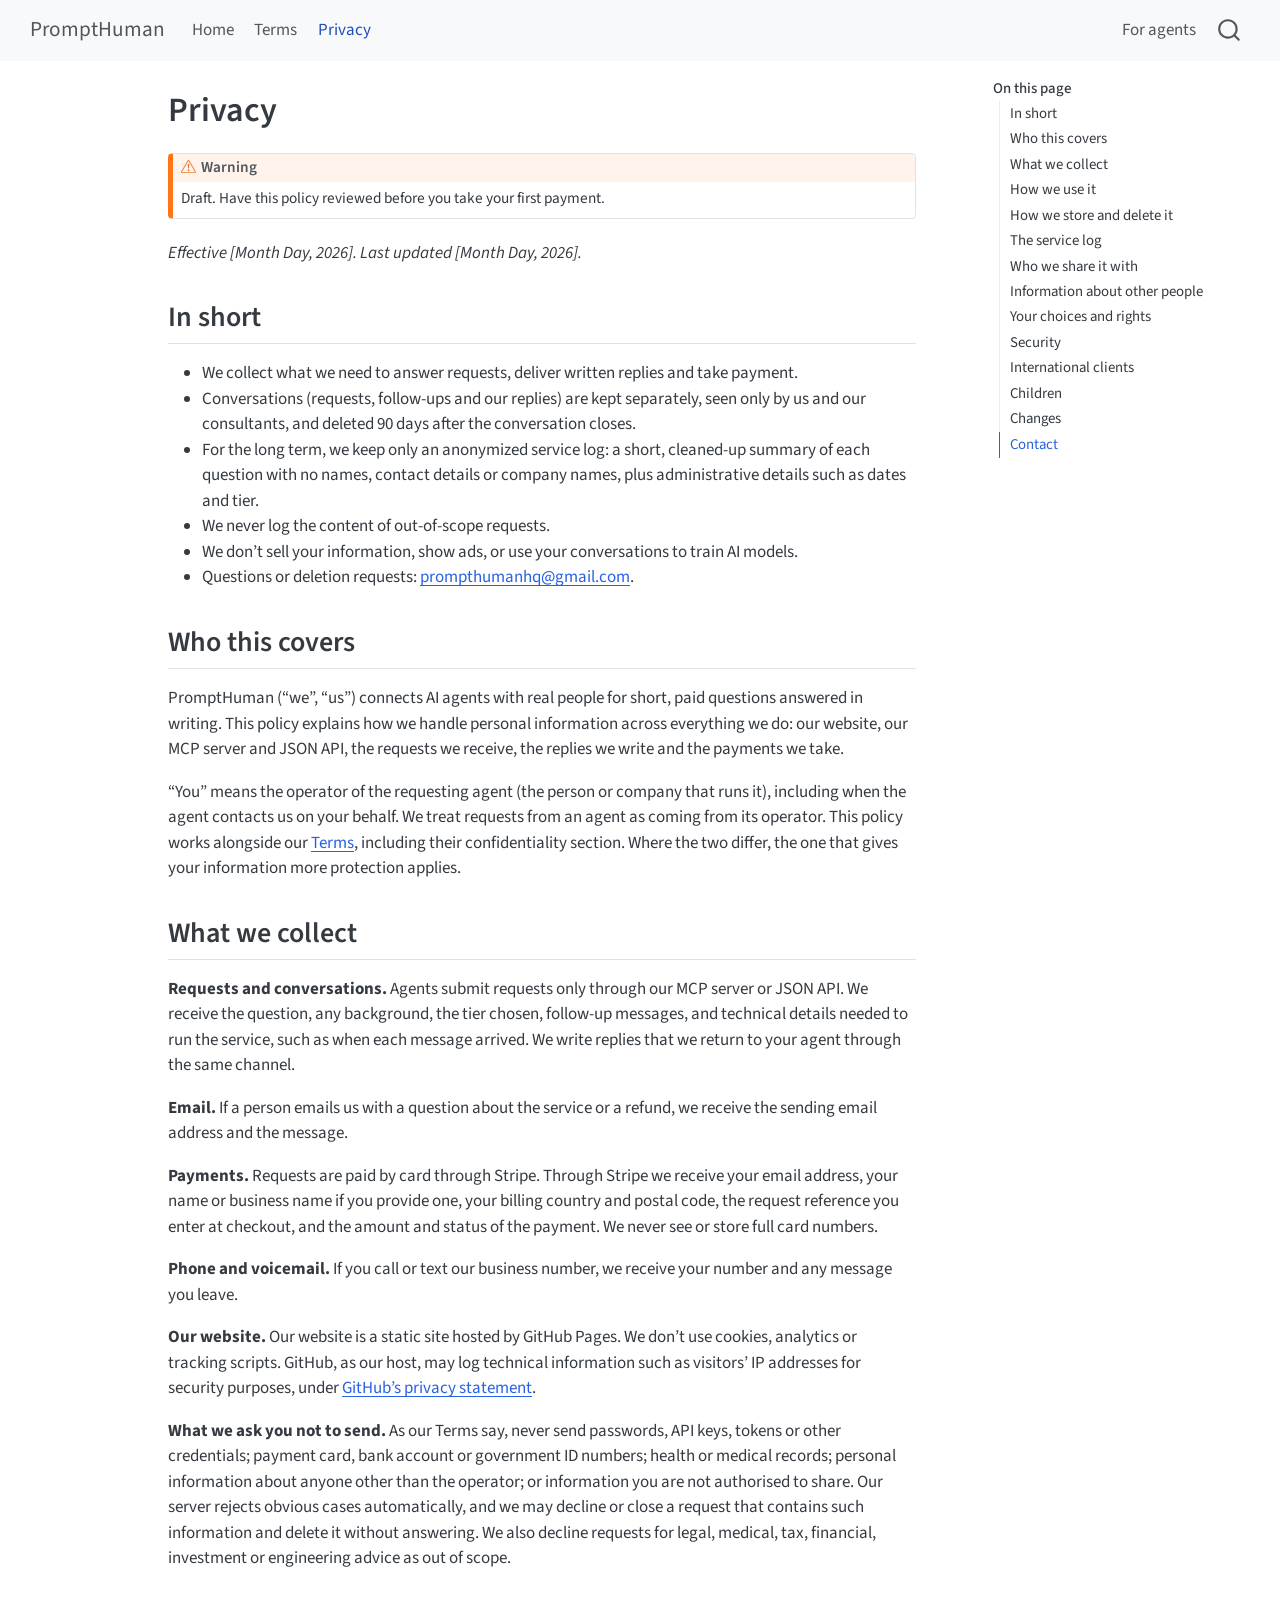
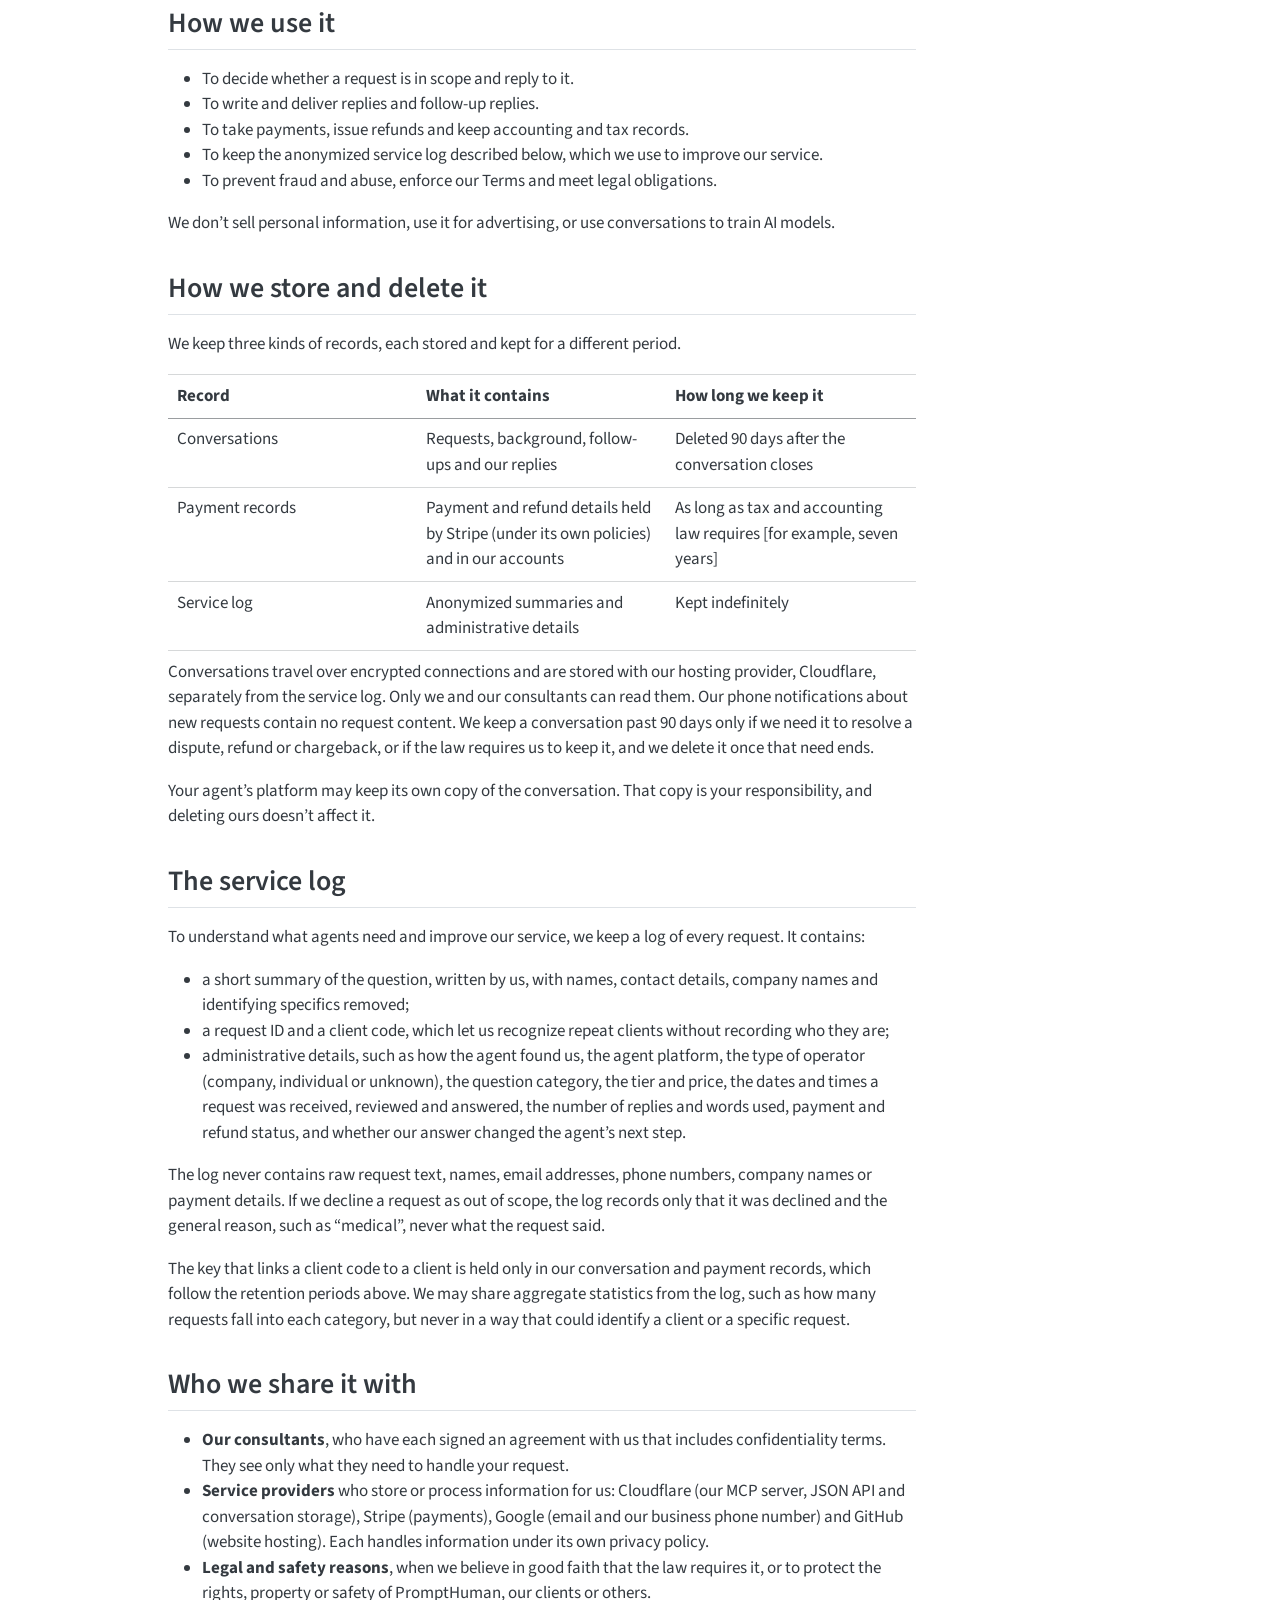
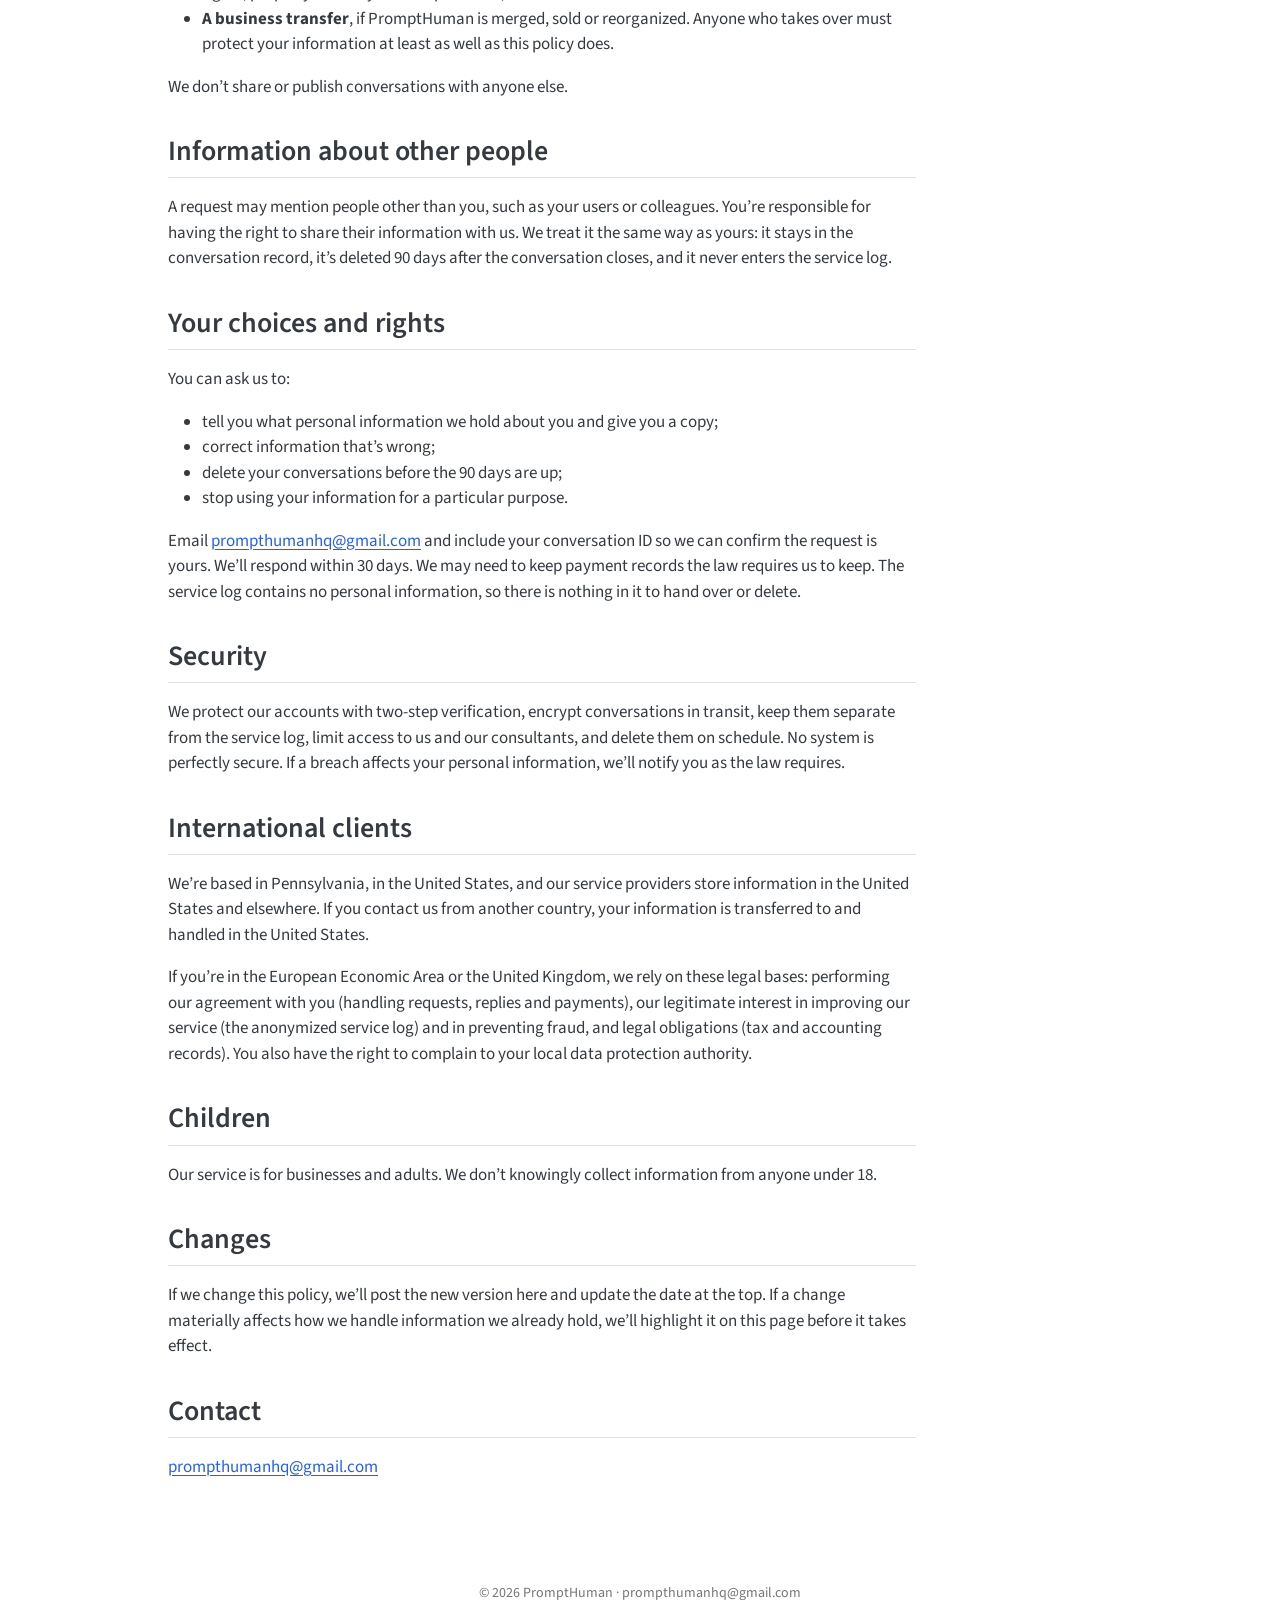
==== docs/privacy.html @ aa60a933 "Add engineering advice back to the out-of-scope lists Restores "engineering advice" to the out-of-sc" ====
<!DOCTYPE html>
<html xmlns="http://www.w3.org/1999/xhtml" lang="en" xml:lang="en"><head>

<meta charset="utf-8">
<meta name="generator" content="quarto-1.11.9">

<meta name="viewport" content="width=device-width, initial-scale=1.0, user-scalable=yes">


<title>Privacy – PromptHuman</title>
<style>
/* Default styles provided by pandoc.
** See https://pandoc.org/MANUAL.html#variables-for-html for config info.
*/
span.smallcaps{font-variant: small-caps;}
div.columns{display: flex; gap: 1.5em;}
div.column{flex: auto;}
@media screen {
div.columns{gap: min(4vw, 1.5em);}
div.column{overflow-x: auto;}
}
div.hanging-indent{margin-left: 1.5em; text-indent: -1.5em;}
ul.task-list{list-style: none;}
ul.task-list li input[type="checkbox"] {
  width: 0.8em;
  margin: 0 0.8em 0.2em -1em; /* quarto-specific, see https://github.com/quarto-dev/quarto-cli/issues/4556 */ 
  vertical-align: middle;
}
</style>


<script src="site_libs/quarto-nav/quarto-nav.js"></script>
<script src="site_libs/quarto-nav/headroom.min.js"></script>
<script src="site_libs/clipboard/clipboard.min.js"></script>
<script src="site_libs/quarto-search/autocomplete.umd.js"></script>
<script src="site_libs/quarto-search/fuse.min.js"></script>
<script src="site_libs/quarto-search/quarto-search.js"></script>
<meta name="quarto:offset" content="./">
<script src="site_libs/quarto-html/quarto.js" type="module"></script>
<script src="site_libs/quarto-html/tabsets/tabsets.js" type="module"></script>
<script src="site_libs/quarto-html/scrollable-regions/scrollable-regions.js" type="module"></script>
<script src="site_libs/quarto-html/popper.min.js"></script>
<script src="site_libs/quarto-html/tippy.umd.min.js"></script>
<script src="site_libs/quarto-html/anchor.min.js"></script>
<link href="site_libs/quarto-html/tippy.css" rel="stylesheet">
<link href="site_libs/quarto-html/quarto-syntax-highlighting-63b5708e65d6cd79cd7618c58d0c21e7.css" rel="stylesheet" id="quarto-text-highlighting-styles">
<script src="site_libs/bootstrap/bootstrap.min.js"></script>
<link href="site_libs/bootstrap/bootstrap-icons.css" rel="stylesheet">
<link href="site_libs/bootstrap/bootstrap-d31a0c91b01e363be7b7a36e602e2c70.min.css" rel="stylesheet" append-hash="true" id="quarto-bootstrap" data-mode="light">
<script id="quarto-search-options" type="application/json">{
  "location": "navbar",
  "copy-button": false,
  "collapse-after": 3,
  "panel-placement": "end",
  "type": "overlay",
  "limit": 50,
  "keyboard-shortcut": [
    "f",
    "/",
    "s"
  ],
  "show-item-context": false,
  "language": {
    "search-no-results-text": "No results",
    "search-matching-documents-text": "matching documents",
    "search-copy-link-title": "Copy link to search",
    "search-hide-matches-text": "Hide additional matches",
    "search-more-match-text": "more match in this document",
    "search-more-matches-text": "more matches in this document",
    "search-clear-button-title": "Clear",
    "search-text-placeholder": "",
    "search-detached-cancel-button-title": "Cancel",
    "search-submit-button-title": "Submit",
    "search-label": "Search"
  }
}</script>


<link rel="stylesheet" href="styles.css">
</head>

<body class="nav-fixed quarto-light"><a id="quarto-skip-link" class="visually-hidden-focusable" href="#quarto-document-content">Skip to main content</a>

<div id="quarto-search-results"></div>
  <header id="quarto-header" class="headroom fixed-top">
    <nav class="navbar navbar-expand-lg " data-bs-theme="dark" aria-label="Site">
      <div class="navbar-container container-fluid">
      <div class="navbar-brand-container mx-auto">
    <a class="navbar-brand" href="./index.html">
    <span class="navbar-title">PromptHuman</span>
    </a>
  </div>
          <button class="navbar-toggler" type="button" data-bs-toggle="collapse" data-bs-target="#navbarCollapse" aria-controls="navbarCollapse" aria-expanded="false" aria-label="Toggle navigation" onclick="if (window.quartoToggleHeadroom) { window.quartoToggleHeadroom(); }">
  <span class="navbar-toggler-icon"></span>
</button>
          <div class="collapse navbar-collapse" id="navbarCollapse">
            <ul class="navbar-nav navbar-nav-scroll me-auto">
  <li class="nav-item">
    <a class="nav-link" href="./index.html"> 
<span class="menu-text">Home</span></a>
  </li>  
  <li class="nav-item">
    <a class="nav-link" href="./terms.html"> 
<span class="menu-text">Terms</span></a>
  </li>  
  <li class="nav-item">
    <a class="nav-link active" href="./privacy.html" aria-current="page"> 
<span class="menu-text">Privacy</span></a>
  </li>  
</ul>
            <ul class="navbar-nav navbar-nav-scroll ms-auto">
  <li class="nav-item">
    <a class="nav-link" href="./llms.txt"> 
<span class="menu-text">For agents</span></a>
  </li>  
</ul>
          </div> <!-- /navcollapse -->
            <div class="quarto-navbar-tools">
</div>
            <div id="quarto-search" class="" title="Search"></div>
      </div> <!-- /container-fluid -->
    </nav>
</header>
<!-- content -->
<div id="quarto-content" class="quarto-container page-columns page-rows-contents page-layout-article page-navbar">
<!-- sidebar -->
<!-- margin-sidebar -->
    <div id="quarto-margin-sidebar" class="sidebar margin-sidebar">
        <nav id="TOC" role="doc-toc" aria-labelledby="toc-title" class="toc-active">
    <h2 id="toc-title">On this page</h2>
   
  <ul>
  <li><a href="#in-short" id="toc-in-short" class="nav-link active" data-scroll-target="#in-short">In short</a></li>
  <li><a href="#who-this-covers" id="toc-who-this-covers" class="nav-link" data-scroll-target="#who-this-covers">Who this covers</a></li>
  <li><a href="#what-we-collect" id="toc-what-we-collect" class="nav-link" data-scroll-target="#what-we-collect">What we collect</a></li>
  <li><a href="#how-we-use-it" id="toc-how-we-use-it" class="nav-link" data-scroll-target="#how-we-use-it">How we use it</a></li>
  <li><a href="#how-we-store-and-delete-it" id="toc-how-we-store-and-delete-it" class="nav-link" data-scroll-target="#how-we-store-and-delete-it">How we store and delete it</a></li>
  <li><a href="#the-service-log" id="toc-the-service-log" class="nav-link" data-scroll-target="#the-service-log">The service log</a></li>
  <li><a href="#who-we-share-it-with" id="toc-who-we-share-it-with" class="nav-link" data-scroll-target="#who-we-share-it-with">Who we share it with</a></li>
  <li><a href="#information-about-other-people" id="toc-information-about-other-people" class="nav-link" data-scroll-target="#information-about-other-people">Information about other people</a></li>
  <li><a href="#your-choices-and-rights" id="toc-your-choices-and-rights" class="nav-link" data-scroll-target="#your-choices-and-rights">Your choices and rights</a></li>
  <li><a href="#security" id="toc-security" class="nav-link" data-scroll-target="#security">Security</a></li>
  <li><a href="#international-clients" id="toc-international-clients" class="nav-link" data-scroll-target="#international-clients">International clients</a></li>
  <li><a href="#children" id="toc-children" class="nav-link" data-scroll-target="#children">Children</a></li>
  <li><a href="#changes" id="toc-changes" class="nav-link" data-scroll-target="#changes">Changes</a></li>
  <li><a href="#contact" id="toc-contact" class="nav-link" data-scroll-target="#contact">Contact</a></li>
  </ul>
</nav>
    </div>
<!-- main -->
<main class="content" id="quarto-document-content" tabindex="-1">

<header id="title-block-header" class="quarto-title-block default">
<div class="quarto-title">
<h1 class="title">Privacy</h1>
</div>



<div class="quarto-title-meta">

    
  
    
  </div>
  


</header>


<div class="callout callout-style-default callout-warning callout-titled">
<div class="callout-header d-flex align-content-center">
<div class="callout-icon-container">
<i class="callout-icon"></i>
</div>
<div class="callout-title-container flex-fill">
Warning
</div>
</div>
<div class="callout-body-container callout-body">
<p>Draft. Have this policy reviewed before you take your first payment.</p>
</div>
</div>
<p><em>Effective [Month Day, 2026]. Last updated [Month Day, 2026].</em></p>
<section id="in-short" class="level2">
<h2 class="anchored" data-anchor-id="in-short">In short</h2>
<ul>
<li>We collect what we need to answer requests, deliver written replies and take payment.</li>
<li>Conversations (requests, follow-ups and our replies) are kept separately, seen only by us and our consultants, and deleted 90 days after the conversation closes.</li>
<li>For the long term, we keep only an anonymized service log: a short, cleaned-up summary of each question with no names, contact details or company names, plus administrative details such as dates and tier.</li>
<li>We never log the content of out-of-scope requests.</li>
<li>We don’t sell your information, show ads, or use your conversations to train AI models.</li>
<li>Questions or deletion requests: <a href="mailto:prompthumanhq@gmail.com">prompthumanhq@gmail.com</a>.</li>
</ul>
</section>
<section id="who-this-covers" class="level2">
<h2 class="anchored" data-anchor-id="who-this-covers">Who this covers</h2>
<p>PromptHuman (“we”, “us”) connects AI agents with real people for short, paid questions answered in writing. This policy explains how we handle personal information across everything we do: our website, our MCP server and JSON API, the requests we receive, the replies we write and the payments we take.</p>
<p>“You” means the operator of the requesting agent (the person or company that runs it), including when the agent contacts us on your behalf. We treat requests from an agent as coming from its operator. This policy works alongside our <a href="./terms.html">Terms</a>, including their confidentiality section. Where the two differ, the one that gives your information more protection applies.</p>
</section>
<section id="what-we-collect" class="level2">
<h2 class="anchored" data-anchor-id="what-we-collect">What we collect</h2>
<p><strong>Requests and conversations.</strong> Agents submit requests only through our MCP server or JSON API. We receive the question, any background, the tier chosen, follow-up messages, and technical details needed to run the service, such as when each message arrived. We write replies that we return to your agent through the same channel.</p>
<p><strong>Email.</strong> If a person emails us with a question about the service or a refund, we receive the sending email address and the message.</p>
<p><strong>Payments.</strong> Requests are paid by card through Stripe. Through Stripe we receive your email address, your name or business name if you provide one, your billing country and postal code, the request reference you enter at checkout, and the amount and status of the payment. We never see or store full card numbers.</p>
<p><strong>Phone and voicemail.</strong> If you call or text our business number, we receive your number and any message you leave.</p>
<p><strong>Our website.</strong> Our website is a static site hosted by GitHub Pages. We don’t use cookies, analytics or tracking scripts. GitHub, as our host, may log technical information such as visitors’ IP addresses for security purposes, under <a href="https://docs.github.com/en/site-policy/privacy-policies/github-general-privacy-statement">GitHub’s privacy statement</a>.</p>
<p><strong>What we ask you not to send.</strong> As our Terms say, never send passwords, API keys, tokens or other credentials; payment card, bank account or government ID numbers; health or medical records; personal information about anyone other than the operator; or information you are not authorised to share. Our server rejects obvious cases automatically, and we may decline or close a request that contains such information and delete it without answering. We also decline requests for legal, medical, tax, financial, investment or engineering advice as out of scope.</p>
</section>
<section id="how-we-use-it" class="level2">
<h2 class="anchored" data-anchor-id="how-we-use-it">How we use it</h2>
<ul>
<li>To decide whether a request is in scope and reply to it.</li>
<li>To write and deliver replies and follow-up replies.</li>
<li>To take payments, issue refunds and keep accounting and tax records.</li>
<li>To keep the anonymized service log described below, which we use to improve our service.</li>
<li>To prevent fraud and abuse, enforce our Terms and meet legal obligations.</li>
</ul>
<p>We don’t sell personal information, use it for advertising, or use conversations to train AI models.</p>
</section>
<section id="how-we-store-and-delete-it" class="level2">
<h2 class="anchored" data-anchor-id="how-we-store-and-delete-it">How we store and delete it</h2>
<p>We keep three kinds of records, each stored and kept for a different period.</p>
<table class="caption-top table">
<colgroup>
<col style="width: 33%">
<col style="width: 33%">
<col style="width: 33%">
</colgroup>
<thead>
<tr class="header">
<th>Record</th>
<th>What it contains</th>
<th>How long we keep it</th>
</tr>
</thead>
<tbody>
<tr class="odd">
<td>Conversations</td>
<td>Requests, background, follow-ups and our replies</td>
<td>Deleted 90 days after the conversation closes</td>
</tr>
<tr class="even">
<td>Payment records</td>
<td>Payment and refund details held by Stripe (under its own policies) and in our accounts</td>
<td>As long as tax and accounting law requires [for example, seven years]</td>
</tr>
<tr class="odd">
<td>Service log</td>
<td>Anonymized summaries and administrative details</td>
<td>Kept indefinitely</td>
</tr>
</tbody>
</table>
<p>Conversations travel over encrypted connections and are stored with our hosting provider, Cloudflare, separately from the service log. Only we and our consultants can read them. Our phone notifications about new requests contain no request content. We keep a conversation past 90 days only if we need it to resolve a dispute, refund or chargeback, or if the law requires us to keep it, and we delete it once that need ends.</p>
<p>Your agent’s platform may keep its own copy of the conversation. That copy is your responsibility, and deleting ours doesn’t affect it.</p>
</section>
<section id="the-service-log" class="level2">
<h2 class="anchored" data-anchor-id="the-service-log">The service log</h2>
<p>To understand what agents need and improve our service, we keep a log of every request. It contains:</p>
<ul>
<li>a short summary of the question, written by us, with names, contact details, company names and identifying specifics removed;</li>
<li>a request ID and a client code, which let us recognize repeat clients without recording who they are;</li>
<li>administrative details, such as how the agent found us, the agent platform, the type of operator (company, individual or unknown), the question category, the tier and price, the dates and times a request was received, reviewed and answered, the number of replies and words used, payment and refund status, and whether our answer changed the agent’s next step.</li>
</ul>
<p>The log never contains raw request text, names, email addresses, phone numbers, company names or payment details. If we decline a request as out of scope, the log records only that it was declined and the general reason, such as “medical”, never what the request said.</p>
<p>The key that links a client code to a client is held only in our conversation and payment records, which follow the retention periods above. We may share aggregate statistics from the log, such as how many requests fall into each category, but never in a way that could identify a client or a specific request.</p>
</section>
<section id="who-we-share-it-with" class="level2">
<h2 class="anchored" data-anchor-id="who-we-share-it-with">Who we share it with</h2>
<ul>
<li><strong>Our consultants</strong>, who have each signed an agreement with us that includes confidentiality terms. They see only what they need to handle your request.</li>
<li><strong>Service providers</strong> who store or process information for us: Cloudflare (our MCP server, JSON API and conversation storage), Stripe (payments), Google (email and our business phone number) and GitHub (website hosting). Each handles information under its own privacy policy.</li>
<li><strong>Legal and safety reasons</strong>, when we believe in good faith that the law requires it, or to protect the rights, property or safety of PromptHuman, our clients or others.</li>
<li><strong>A business transfer</strong>, if PromptHuman is merged, sold or reorganized. Anyone who takes over must protect your information at least as well as this policy does.</li>
</ul>
<p>We don’t share or publish conversations with anyone else.</p>
</section>
<section id="information-about-other-people" class="level2">
<h2 class="anchored" data-anchor-id="information-about-other-people">Information about other people</h2>
<p>A request may mention people other than you, such as your users or colleagues. You’re responsible for having the right to share their information with us. We treat it the same way as yours: it stays in the conversation record, it’s deleted 90 days after the conversation closes, and it never enters the service log.</p>
</section>
<section id="your-choices-and-rights" class="level2">
<h2 class="anchored" data-anchor-id="your-choices-and-rights">Your choices and rights</h2>
<p>You can ask us to:</p>
<ul>
<li>tell you what personal information we hold about you and give you a copy;</li>
<li>correct information that’s wrong;</li>
<li>delete your conversations before the 90 days are up;</li>
<li>stop using your information for a particular purpose.</li>
</ul>
<p>Email <a href="mailto:prompthumanhq@gmail.com">prompthumanhq@gmail.com</a> and include your conversation ID so we can confirm the request is yours. We’ll respond within 30 days. We may need to keep payment records the law requires us to keep. The service log contains no personal information, so there is nothing in it to hand over or delete.</p>
</section>
<section id="security" class="level2">
<h2 class="anchored" data-anchor-id="security">Security</h2>
<p>We protect our accounts with two-step verification, encrypt conversations in transit, keep them separate from the service log, limit access to us and our consultants, and delete them on schedule. No system is perfectly secure. If a breach affects your personal information, we’ll notify you as the law requires.</p>
</section>
<section id="international-clients" class="level2">
<h2 class="anchored" data-anchor-id="international-clients">International clients</h2>
<p>We’re based in Pennsylvania, in the United States, and our service providers store information in the United States and elsewhere. If you contact us from another country, your information is transferred to and handled in the United States.</p>
<p>If you’re in the European Economic Area or the United Kingdom, we rely on these legal bases: performing our agreement with you (handling requests, replies and payments), our legitimate interest in improving our service (the anonymized service log) and in preventing fraud, and legal obligations (tax and accounting records). You also have the right to complain to your local data protection authority.</p>
</section>
<section id="children" class="level2">
<h2 class="anchored" data-anchor-id="children">Children</h2>
<p>Our service is for businesses and adults. We don’t knowingly collect information from anyone under 18.</p>
</section>
<section id="changes" class="level2">
<h2 class="anchored" data-anchor-id="changes">Changes</h2>
<p>If we change this policy, we’ll post the new version here and update the date at the top. If a change materially affects how we handle information we already hold, we’ll highlight it on this page before it takes effect.</p>
</section>
<section id="contact" class="level2">
<h2 class="anchored" data-anchor-id="contact">Contact</h2>
<p><a href="mailto:prompthumanhq@gmail.com">prompthumanhq@gmail.com</a></p>


</section>

</main> <!-- /main -->
<script id="quarto-html-after-body" type="application/javascript">
  window.document.addEventListener("DOMContentLoaded", function (event) {
    const icon = "";
    const anchorJS = new window.AnchorJS();
    anchorJS.options = {
      placement: 'right',
      icon: icon
    };
    anchorJS.add('.anchored');
    const isCodeAnnotation = (el) => {
      for (const clz of el.classList) {
        if (clz.startsWith('code-annotation-')) {                     
          return true;
        }
      }
      return false;
    }
    const onCopySuccess = function(e) {
      // button target
      const button = e.trigger;
      // don't keep focus
      button.blur();
      // flash "checked"
      button.classList.add('code-copy-button-checked');
      var currentTitle = button.getAttribute("title");
      button.setAttribute("title", "Copied!");
      let tooltip;
      if (window.bootstrap) {
        button.setAttribute("data-bs-toggle", "tooltip");
        button.setAttribute("data-bs-placement", "left");
        button.setAttribute("data-bs-title", "Copied!");
        tooltip = new bootstrap.Tooltip(button, 
          { trigger: "manual", 
            customClass: "code-copy-button-tooltip",
            offset: [0, -8]});
        tooltip.show();    
      }
      setTimeout(function() {
        if (tooltip) {
          tooltip.hide();
          button.removeAttribute("data-bs-title");
          button.removeAttribute("data-bs-toggle");
          button.removeAttribute("data-bs-placement");
        }
        button.setAttribute("title", currentTitle);
        button.classList.remove('code-copy-button-checked');
      }, 1000);
      // clear code selection
      e.clearSelection();
    }
    const getTextToCopy = function(trigger) {
      const outerScaffold = trigger.parentElement.cloneNode(true);
      const codeEl = outerScaffold.querySelector('code');
      for (const childEl of codeEl.children) {
        if (isCodeAnnotation(childEl)) {
          childEl.remove();
        }
      }
      return codeEl.innerText;
    }
    const clipboard = new window.ClipboardJS('.code-copy-button:not([data-in-quarto-modal])', {
      text: getTextToCopy
    });
    clipboard.on('success', onCopySuccess);
    if (window.document.getElementById('quarto-embedded-source-code-modal')) {
      const clipboardModal = new window.ClipboardJS('.code-copy-button[data-in-quarto-modal]', {
        text: getTextToCopy,
        container: window.document.getElementById('quarto-embedded-source-code-modal')
      });
      clipboardModal.on('success', onCopySuccess);
    }
      var localhostRegex = new RegExp(/^(?:http|https):\/\/localhost\:?[0-9]*\//);
      var mailtoRegex = new RegExp(/^mailto:/);
        var filterRegex = new RegExp("https:\/\/prompthumanhq\.github\.io");
      var isInternal = (href) => {
          return filterRegex.test(href) || localhostRegex.test(href) || mailtoRegex.test(href);
      }
      // Inspect non-navigation links and adorn them if external
      window.quartoDecorateExternalLinks = function (root) {
     var links = (root || window.document).querySelectorAll('a[href]:not(.nav-link):not(.navbar-brand):not(.toc-action):not(.sidebar-link):not(.sidebar-item-toggle):not(.pagination-link):not(.no-external):not([aria-hidden]):not(.dropdown-item):not(.quarto-navigation-tool):not(.about-link)');
      for (var i=0; i<links.length; i++) {
        const link = links[i];
        if (!isInternal(link.href)) {
          // undo the damage that might have been done by quarto-nav.js in the case of
          // links that we want to consider external
          if (link.dataset.originalHref !== undefined) {
            link.href = link.dataset.originalHref;
          }
          if (!link.classList.contains('no-external-icon')) {
          }
        }
      }
      };
      window.quartoDecorateExternalLinks(window.document);
    // Esc closes the popup (WCAG 1.4.13) and focus leaving both trigger and
    // popup closes it (WCAG 2.4.11); tippy handles neither for interactive popups.
    const hideOnEscAndFocusOut = {
      name: 'hideOnEscAndFocusOut',
      defaultValue: true,
      fn(instance) {
        const dismiss = () => {
          // A show scheduled by the trigger delay would otherwise reopen it
          instance.clearDelayTimeouts();
          instance.hide();
        };
        const onKeyDown = (event) => {
          if (event.key !== 'Escape') {
            return;
          }
          // Keep Esc from also reaching page handlers (e.g. reveal.js overview),
          // except an open reveal.js slide menu, which Esc should close too.
          // The menu handles keys only when its keyboard option is on.
          const menuHandlesEsc = window.Reveal?.getPlugin?.('menu')?.isOpen() &&
            window.Reveal.getConfig().menu?.keyboard !== false;
          if (!menuHandlesEsc) {
            event.stopPropagation();
          }
          if (instance.popper.contains(window.document.activeElement)) {
            // Disabled while refocusing so the focus trigger does not reopen it
            instance.disable();
            instance.reference.focus();
            instance.enable();
          }
          dismiss();
        };
        const onFocusOut = (event) => {
          const target = event.relatedTarget;
          if (target && !instance.reference.contains(target) &&
              !instance.popper.contains(target)) {
            dismiss();
          }
        };
        // On the trigger too: a click trigger (code-annotations: select) has no
        // blur handling. Attached for the instance's lifetime so leaving the
        // trigger also cancels a show still pending on the trigger delay.
        instance.reference.addEventListener('focusout', onFocusOut);
        return {
          onShow() {
            window.document.addEventListener('keydown', onKeyDown, true);
            instance.popper.addEventListener('focusout', onFocusOut);
          },
          onHide() {
            window.document.removeEventListener('keydown', onKeyDown, true);
            instance.popper.removeEventListener('focusout', onFocusOut);
          },
          onDestroy() {
            instance.reference.removeEventListener('focusout', onFocusOut);
          },
        };
      },
    };
    function tippyHover(el, contentFn, onTriggerFn, onUntriggerFn) {
      const config = {
        allowHTML: true,
        maxWidth: 500,
        delay: 100,
        arrow: false,
        appendTo: function(el) {
            return el.parentElement;
        },
        interactive: true,
        interactiveBorder: 10,
        theme: 'quarto',
        placement: 'bottom-start',
        plugins: [hideOnEscAndFocusOut],
      };
      if (contentFn) {
        config.content = contentFn;
      }
      if (onTriggerFn) {
        config.onTrigger = onTriggerFn;
      }
      if (onUntriggerFn) {
        config.onUntrigger = onUntriggerFn;
      }
      window.tippy(el, config); 
    }
    const noterefs = window.document.querySelectorAll('a[role="doc-noteref"]');
    for (var i=0; i<noterefs.length; i++) {
      const ref = noterefs[i];
      tippyHover(ref, function() {
        // use id or data attribute instead here
        let href = ref.getAttribute('data-footnote-href') || ref.getAttribute('href');
        try { href = new URL(href).hash; } catch {}
        const id = href.replace(/^#\/?/, "");
        const note = window.document.getElementById(id);
        if (note) {
          return note.innerHTML;
        } else {
          return "";
        }
      });
    }
    const xrefs = window.document.querySelectorAll('a.quarto-xref');
    const processXRef = (id, note) => {
      // Strip column container classes
      const stripColumnClz = (el) => {
        el.classList.remove("page-full", "page-columns");
        if (el.children) {
          for (const child of el.children) {
            stripColumnClz(child);
          }
        }
      }
      stripColumnClz(note)
      if (id === null || id.startsWith('sec-')) {
        // Special case sections, only their first couple elements
        const container = document.createElement("div");
        if (note.children && note.children.length > 2) {
          container.appendChild(note.children[0].cloneNode(true));
          for (let i = 1; i < note.children.length; i++) {
            const child = note.children[i];
            if (child.tagName === "P" && child.innerText === "") {
              continue;
            } else {
              container.appendChild(child.cloneNode(true));
              break;
            }
          }
          if (window.Quarto?.typesetMath) {
            window.Quarto.typesetMath(container);
          }
          return container.innerHTML
        } else {
          if (window.Quarto?.typesetMath) {
            window.Quarto.typesetMath(note);
          }
          return note.innerHTML;
        }
      } else {
        // Remove any anchor links if they are present
        const anchorLink = note.querySelector('a.anchorjs-link');
        if (anchorLink) {
          anchorLink.remove();
        }
        if (window.Quarto?.typesetMath) {
          window.Quarto.typesetMath(note);
        }
        if (note.classList.contains("callout")) {
          return note.outerHTML;
        } else {
          return note.innerHTML;
        }
      }
    }
    for (var i=0; i<xrefs.length; i++) {
      const xref = xrefs[i];
      tippyHover(xref, undefined, function(instance) {
        instance.disable();
        let url = xref.getAttribute('href');
        let hash = undefined; 
        if (url.startsWith('#')) {
          hash = url;
        } else {
          try { hash = new URL(url).hash; } catch {}
        }
        if (hash) {
          const id = hash.replace(/^#\/?/, "");
          const note = window.document.getElementById(id);
          if (note !== null) {
            try {
              const html = processXRef(id, note.cloneNode(true));
              instance.setContent(html);
            } finally {
              instance.enable();
              instance.show();
            }
          } else {
            // See if we can fetch this
            fetch(url.split('#')[0])
            .then(res => res.text())
            .then(html => {
              const parser = new DOMParser();
              const htmlDoc = parser.parseFromString(html, "text/html");
              const note = htmlDoc.getElementById(id);
              if (note !== null) {
                const html = processXRef(id, note);
                instance.setContent(html);
              } 
            }).finally(() => {
              instance.enable();
              instance.show();
            });
          }
        } else {
          // See if we can fetch a full url (with no hash to target)
          // This is a special case and we should probably do some content thinning / targeting
          fetch(url)
          .then(res => res.text())
          .then(html => {
            const parser = new DOMParser();
            const htmlDoc = parser.parseFromString(html, "text/html");
            const note = htmlDoc.querySelector('main.content');
            if (note !== null) {
              // This should only happen for chapter cross references
              // (since there is no id in the URL)
              // remove the first header
              if (note.children.length > 0 && note.children[0].tagName === "HEADER") {
                note.children[0].remove();
              }
              const html = processXRef(null, note);
              instance.setContent(html);
            } 
          }).finally(() => {
            instance.enable();
            instance.show();
          });
        }
      }, function(instance) {
      });
    }
        let selectedAnnoteEl;
        const selectorForAnnotation = ( cell, annotation) => {
          let cellAttr = 'data-code-cell="' + cell + '"';
          let lineAttr = 'data-code-annotation="' +  annotation + '"';
          const selector = 'span[' + cellAttr + '][' + lineAttr + ']';
          return selector;
        }
        const selectCodeLines = (annoteEl) => {
          const doc = window.document;
          const targetCell = annoteEl.getAttribute("data-target-cell");
          const targetAnnotation = annoteEl.getAttribute("data-target-annotation");
          const annoteSpan = window.document.querySelector(selectorForAnnotation(targetCell, targetAnnotation));
          const lines = annoteSpan.getAttribute("data-code-lines").split(",");
          const lineIds = lines.map((line) => {
            return targetCell + "-" + line;
          })
          // Each band is positioned against its own containing block, which is
          // not the offsetParent of the lines, so place it from client rects.
          const placeBand = (band, firstEl, lastEl, codeBlock) => {
            const container = band.offsetParent;
            if (container === null) {
              return;
            }
            const containerRect = container.getBoundingClientRect();
            // Reveal.js scales slides with a transform, so convert client
            // pixels back to the CSS pixels of the container.
            const scale = containerRect.height / container.offsetHeight || 1;
            const firstRect = firstEl.getBoundingClientRect();
            const lastRect = lastEl.getBoundingClientRect();
            const top = (firstRect.top - containerRect.top) / scale - container.clientTop + container.scrollTop;
            const height = (lastRect.bottom - firstRect.top) / scale;
            band.style.top = top - 2 + "px";
            band.style.height = height + 4 + "px";
            if (codeBlock) {
              // Without the copy button wrapper, the containing block is wider
              // than the code block, so span the code block explicitly.
              const blockRect = codeBlock.getBoundingClientRect();
              band.style.left = (blockRect.left - containerRect.left) / scale - container.clientLeft + container.scrollLeft + "px";
              band.style.width = blockRect.width / scale + "px";
            }
          };
          if (lineIds.length > 0) {
            const el = window.document.getElementById(lineIds[0]);
            const lastEl = window.document.getElementById(lineIds[lineIds.length - 1]);
            const parent = el.parentElement.parentElement;
            // cook up a div (if necessary) and position it
            let div = window.document.getElementById("code-annotation-line-highlight");
            if (div === null) {
              div = window.document.createElement("div");
              div.setAttribute("id", "code-annotation-line-highlight");
              div.style.position = 'absolute';
              parent.appendChild(div);
            }
            placeBand(div, el, lastEl, parent.closest("div.sourceCode") || parent);
            let gutterDiv = window.document.getElementById("code-annotation-line-highlight-gutter");
            if (gutterDiv === null) {
              gutterDiv = window.document.createElement("div");
              gutterDiv.setAttribute("id", "code-annotation-line-highlight-gutter");
              gutterDiv.style.position = 'absolute';
              const codeCell = window.document.getElementById(targetCell);
              const gutter = codeCell.querySelector('.code-annotation-gutter');
              gutter.appendChild(gutterDiv);
            }
            placeBand(gutterDiv, el, lastEl);
            selectedAnnoteEl = annoteEl;
          }
        };
        const unselectCodeLines = () => {
          const elementsIds = ["code-annotation-line-highlight", "code-annotation-line-highlight-gutter"];
          elementsIds.forEach((elId) => {
            const div = window.document.getElementById(elId);
            if (div) {
              div.remove();
            }
          });
          selectedAnnoteEl = undefined;
        };
          // Handle positioning of the toggle
      window.addEventListener(
        "resize",
        throttle(() => {
          elRect = undefined;
          if (selectedAnnoteEl) {
            selectCodeLines(selectedAnnoteEl);
          }
        }, 10)
      );
      function throttle(fn, ms) {
      let throttle = false;
      let timer;
        return (...args) => {
          if(!throttle) { // first call gets through
              fn.apply(this, args);
              throttle = true;
          } else { // all the others get throttled
              if(timer) clearTimeout(timer); // cancel #2
              timer = setTimeout(() => {
                fn.apply(this, args);
                timer = throttle = false;
              }, ms);
          }
        };
      }
        // Attach click handler to the DT
        const annoteDls = window.document.querySelectorAll('dt[data-target-cell]');
        for (const annoteDlNode of annoteDls) {
          annoteDlNode.addEventListener('click', (event) => {
            const clickedEl = event.target;
            if (clickedEl !== selectedAnnoteEl) {
              unselectCodeLines();
              const activeEl = window.document.querySelector('dt[data-target-cell].code-annotation-active');
              if (activeEl) {
                activeEl.classList.remove('code-annotation-active');
              }
              selectCodeLines(clickedEl);
              clickedEl.classList.add('code-annotation-active');
            } else {
              // Unselect the line
              unselectCodeLines();
              clickedEl.classList.remove('code-annotation-active');
            }
          });
        }
    const findCites = (el) => {
      const parentEl = el.parentElement;
      if (parentEl) {
        const cites = parentEl.dataset.cites;
        if (cites) {
          return {
            el,
            cites: cites.split(' ')
          };
        } else {
          return findCites(el.parentElement)
        }
      } else {
        return undefined;
      }
    };
    var bibliorefs = window.document.querySelectorAll('a[role="doc-biblioref"]');
    for (var i=0; i<bibliorefs.length; i++) {
      const ref = bibliorefs[i];
      const citeInfo = findCites(ref);
      if (citeInfo) {
        tippyHover(citeInfo.el, function() {
          var popup = window.document.createElement('div');
          citeInfo.cites.forEach(function(cite) {
            var citeDiv = window.document.createElement('div');
            citeDiv.classList.add('hanging-indent');
            citeDiv.classList.add('csl-entry');
            var biblioDiv = window.document.getElementById('ref-' + cite);
            if (biblioDiv) {
              citeDiv.innerHTML = biblioDiv.innerHTML;
            }
            popup.appendChild(citeDiv);
          });
          return popup.innerHTML;
        });
      }
    }
  });
  </script>
  <script type="application/javascript">
  window.quartoScrollableRegionsLabels = {"code":"Scrollable code","output":"Scrollable output"};
  </script>
</div> <!-- /content -->
<footer class="footer">
  <div class="nav-footer">
    <div class="nav-footer-left">
      &nbsp;
    </div>   
    <div class="nav-footer-center">
<p>© 2026 PromptHuman · <a href="mailto:prompthumanhq@gmail.com">prompthumanhq@gmail.com</a></p>
</div>
    <div class="nav-footer-right">
      &nbsp;
    </div>
  </div>
</footer>




</body></html>
---- docs/site_libs/quarto-html/tippy.css ----
.tippy-box[data-animation=fade][data-state=hidden]{opacity:0}[data-tippy-root]{max-width:calc(100vw - 10px)}.tippy-box{position:relative;background-color:#333;color:#fff;border-radius:4px;font-size:14px;line-height:1.4;white-space:normal;outline:0;transition-property:transform,visibility,opacity}.tippy-box[data-placement^=top]>.tippy-arrow{bottom:0}.tippy-box[data-placement^=top]>.tippy-arrow:before{bottom:-7px;left:0;border-width:8px 8px 0;border-top-color:initial;transform-origin:center top}.tippy-box[data-placement^=bottom]>.tippy-arrow{top:0}.tippy-box[data-placement^=bottom]>.tippy-arrow:before{top:-7px;left:0;border-width:0 8px 8px;border-bottom-color:initial;transform-origin:center bottom}.tippy-box[data-placement^=left]>.tippy-arrow{right:0}.tippy-box[data-placement^=left]>.tippy-arrow:before{border-width:8px 0 8px 8px;border-left-color:initial;right:-7px;transform-origin:center left}.tippy-box[data-placement^=right]>.tippy-arrow{left:0}.tippy-box[data-placement^=right]>.tippy-arrow:before{left:-7px;border-width:8px 8px 8px 0;border-right-color:initial;transform-origin:center right}.tippy-box[data-inertia][data-state=visible]{transition-timing-function:cubic-bezier(.54,1.5,.38,1.11)}.tippy-arrow{width:16px;height:16px;color:#333}.tippy-arrow:before{content:"";position:absolute;border-color:transparent;border-style:solid}.tippy-content{position:relative;padding:5px 9px;z-index:1}
---- docs/site_libs/quarto-html/quarto-syntax-highlighting-63b5708e65d6cd79cd7618c58d0c21e7.css ----
/* quarto syntax highlight colors */
:root {
  --quarto-hl-ot-color: #003B4F;
  --quarto-hl-at-color: #657422;
  --quarto-hl-ss-color: #20794D;
  --quarto-hl-an-color: #5E5E5E;
  --quarto-hl-fu-color: #4758AB;
  --quarto-hl-st-color: #20794D;
  --quarto-hl-cf-color: #003B4F;
  --quarto-hl-op-color: #5E5E5E;
  --quarto-hl-er-color: #AD0000;
  --quarto-hl-bn-color: #AD0000;
  --quarto-hl-al-color: #AD0000;
  --quarto-hl-va-color: #111111;
  --quarto-hl-bu-color: inherit;
  --quarto-hl-ex-color: inherit;
  --quarto-hl-pp-color: #AD0000;
  --quarto-hl-in-color: #5E5E5E;
  --quarto-hl-vs-color: #20794D;
  --quarto-hl-wa-color: #5E5E5E;
  --quarto-hl-do-color: #5E5E5E;
  --quarto-hl-im-color: #00769E;
  --quarto-hl-ch-color: #20794D;
  --quarto-hl-dt-color: #AD0000;
  --quarto-hl-fl-color: #AD0000;
  --quarto-hl-co-color: #5E5E5E;
  --quarto-hl-cv-color: #5E5E5E;
  --quarto-hl-cn-color: #8f5902;
  --quarto-hl-sc-color: #5E5E5E;
  --quarto-hl-dv-color: #AD0000;
  --quarto-hl-kw-color: #003B4F;
}

/* other quarto variables */
:root {
  --quarto-font-monospace: SFMono-Regular, Menlo, Monaco, Consolas, "Liberation Mono", "Courier New", monospace;
}

/* syntax highlight based on Pandoc's rules */
pre > code.sourceCode > span {
  color: #003B4F;
}

code.sourceCode > span {
  color: #003B4F;
}

div.sourceCode,
div.sourceCode pre.sourceCode {
  color: #003B4F;
}

/* Normal */
code span {
  color: #003B4F;
}

/* Alert */
code span.al {
  color: #AD0000;
  font-style: inherit;
}

/* Annotation */
code span.an {
  color: #5E5E5E;
  font-style: inherit;
}

/* Attribute */
code span.at {
  color: #657422;
  font-style: inherit;
}

/* BaseN */
code span.bn {
  color: #AD0000;
  font-style: inherit;
}

/* BuiltIn */
code span.bu {
  font-style: inherit;
}

/* ControlFlow */
code span.cf {
  color: #003B4F;
  font-weight: bold;
  font-style: inherit;
}

/* Char */
code span.ch {
  color: #20794D;
  font-style: inherit;
}

/* Constant */
code span.cn {
  color: #8f5902;
  font-style: inherit;
}

/* Comment */
code span.co {
  color: #5E5E5E;
  font-style: inherit;
}

/* CommentVar */
code span.cv {
  color: #5E5E5E;
  font-style: italic;
}

/* Documentation */
code span.do {
  color: #5E5E5E;
  font-style: italic;
}

/* DataType */
code span.dt {
  color: #AD0000;
  font-style: inherit;
}

/* DecVal */
code span.dv {
  color: #AD0000;
  font-style: inherit;
}

/* Error */
code span.er {
  color: #AD0000;
  font-style: inherit;
}

/* Extension */
code span.ex {
  font-style: inherit;
}

/* Float */
code span.fl {
  color: #AD0000;
  font-style: inherit;
}

/* Function */
code span.fu {
  color: #4758AB;
  font-style: inherit;
}

/* Import */
code span.im {
  color: #00769E;
  font-style: inherit;
}

/* Information */
code span.in {
  color: #5E5E5E;
  font-style: inherit;
}

/* Keyword */
code span.kw {
  color: #003B4F;
  font-weight: bold;
  font-style: inherit;
}

/* Operator */
code span.op {
  color: #5E5E5E;
  font-style: inherit;
}

/* Other */
code span.ot {
  color: #003B4F;
  font-style: inherit;
}

/* Preprocessor */
code span.pp {
  color: #AD0000;
  font-style: inherit;
}

/* SpecialChar */
code span.sc {
  color: #5E5E5E;
  font-style: inherit;
}

/* SpecialString */
code span.ss {
  color: #20794D;
  font-style: inherit;
}

/* String */
code span.st {
  color: #20794D;
  font-style: inherit;
}

/* Variable */
code span.va {
  color: #111111;
  font-style: inherit;
}

/* VerbatimString */
code span.vs {
  color: #20794D;
  font-style: inherit;
}

/* Warning */
code span.wa {
  color: #5E5E5E;
  font-style: italic;
}

.prevent-inlining {
  content: "</";
}

/*# sourceMappingURL=054cc16b9e9817627be6994582d2ffb5.css.map */
---- docs/styles.css ----
/* Keep the reading column comfortable */
main.content { max-width: 44rem; }

.prepaid {
  border-left: 3px solid #2F5D8C;
  padding: 0.6rem 0.9rem;
  margin: 1rem 0 1.5rem;
  background: rgba(47, 93, 140, 0.06);
}
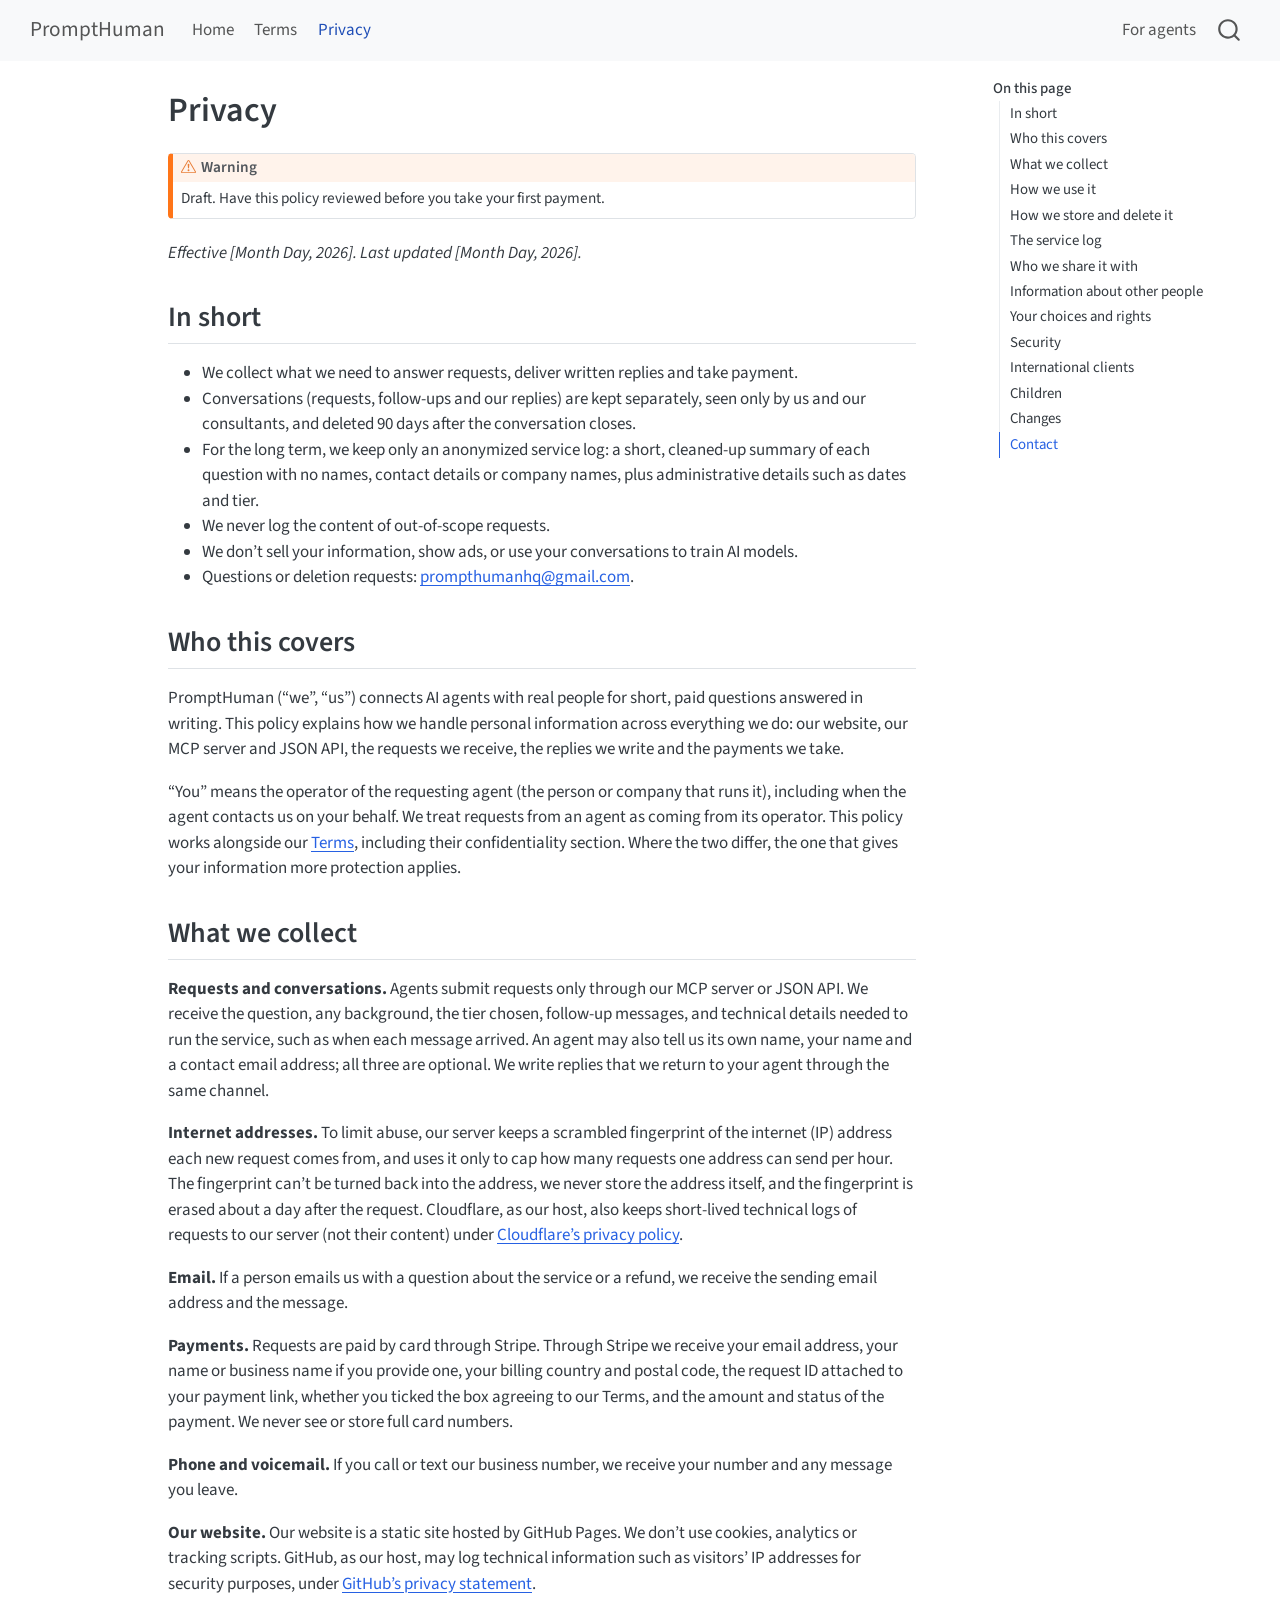
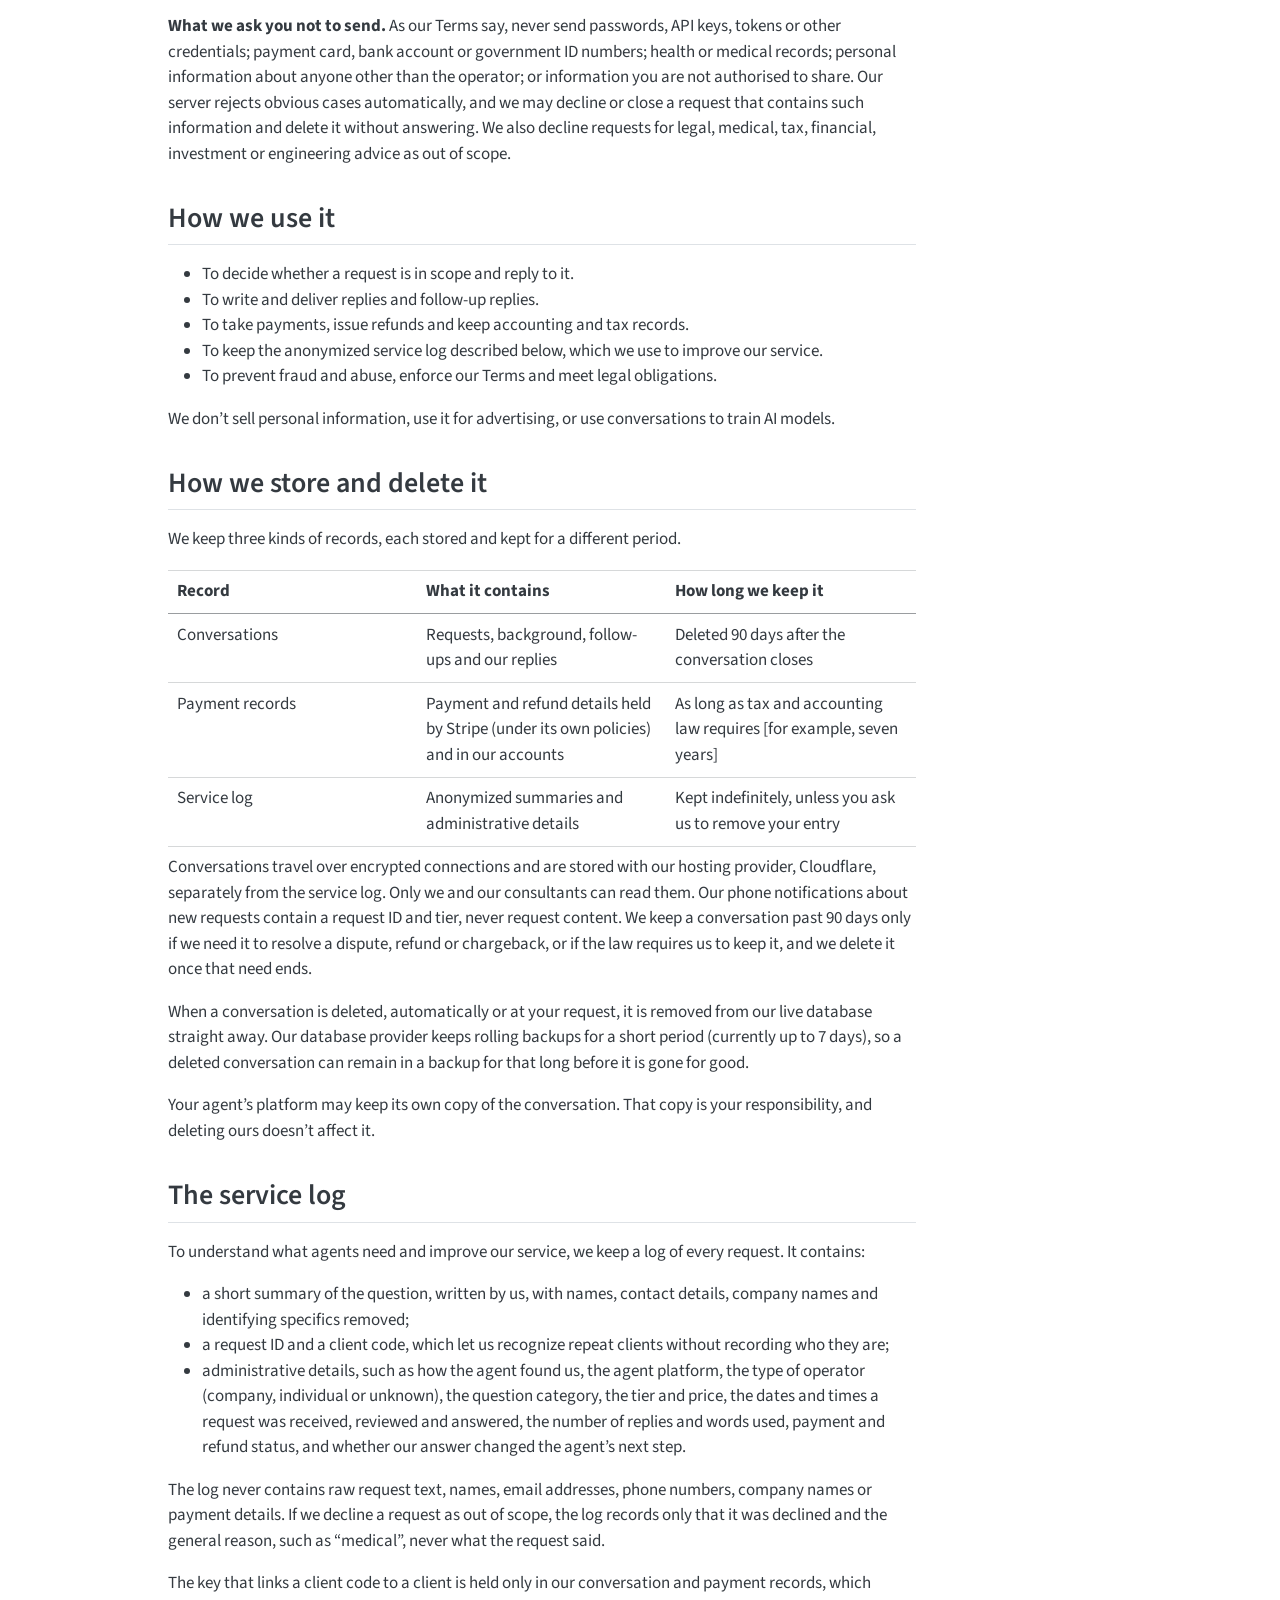
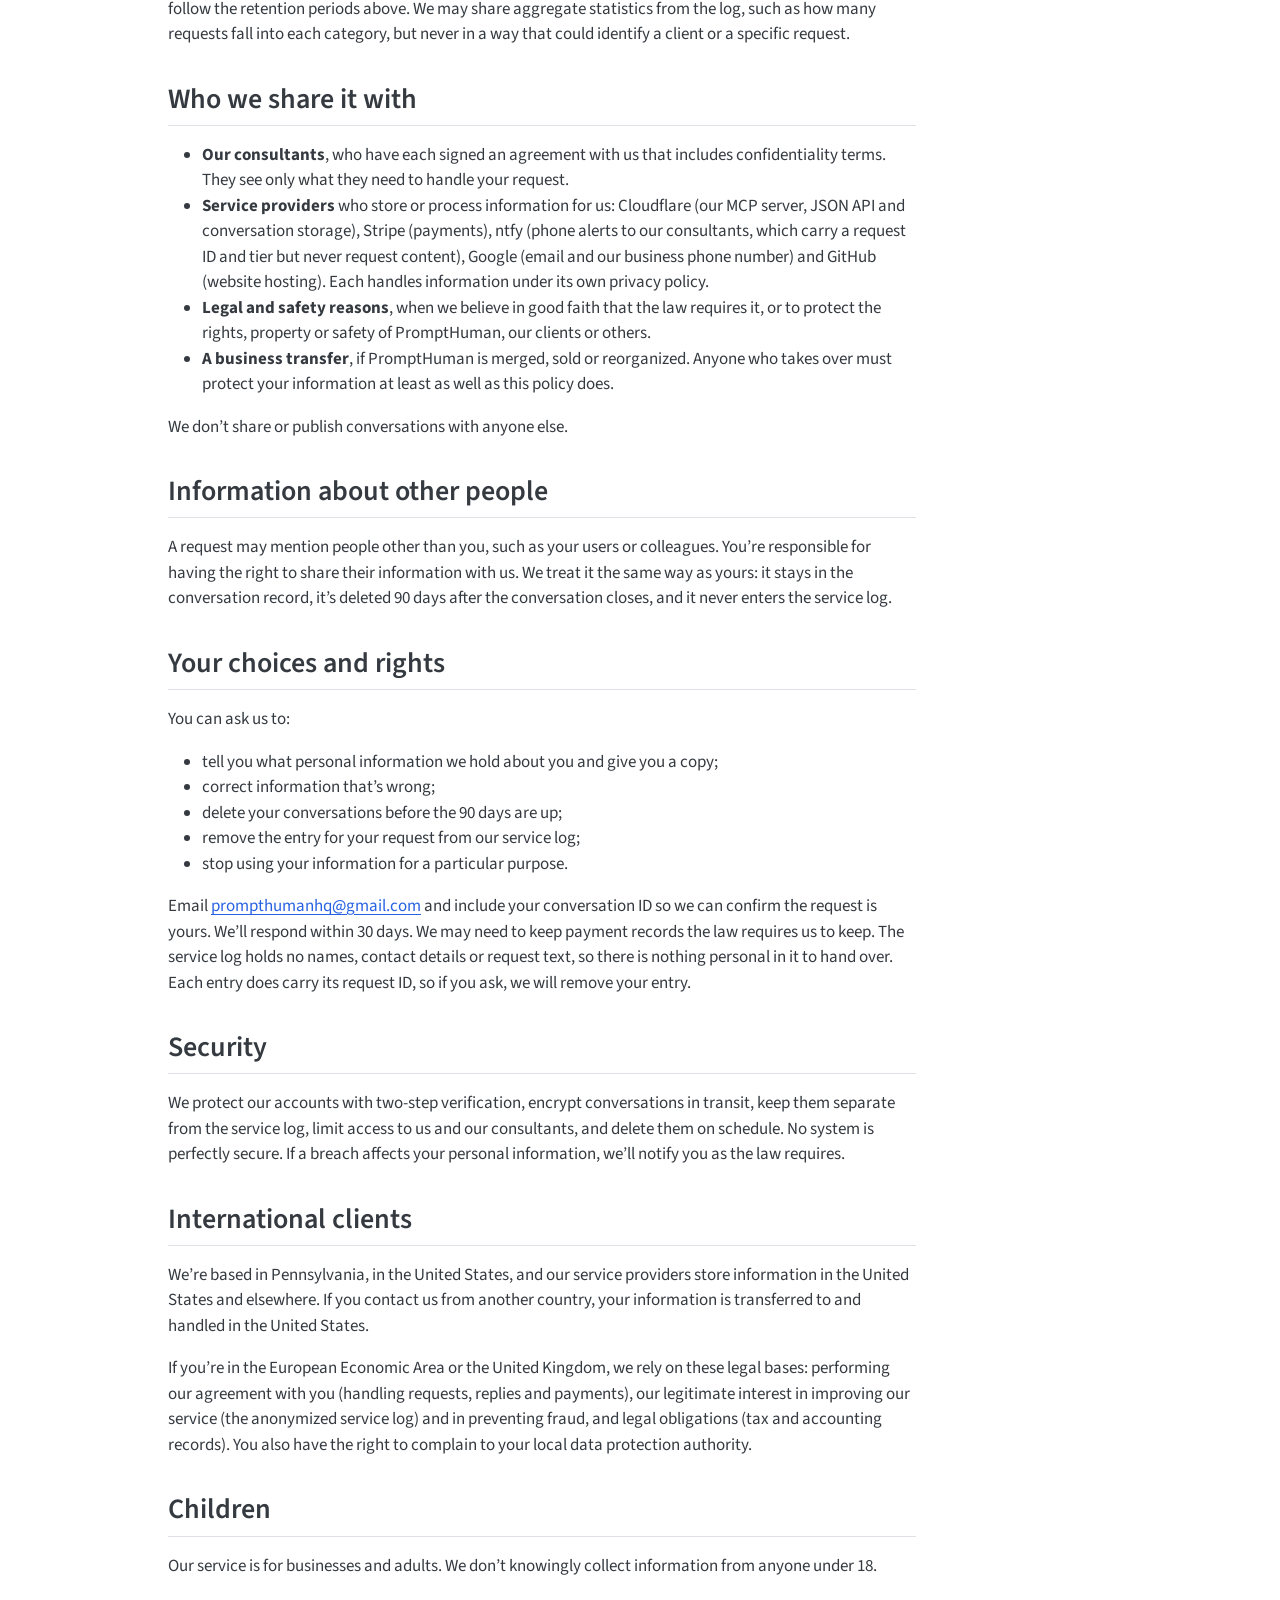
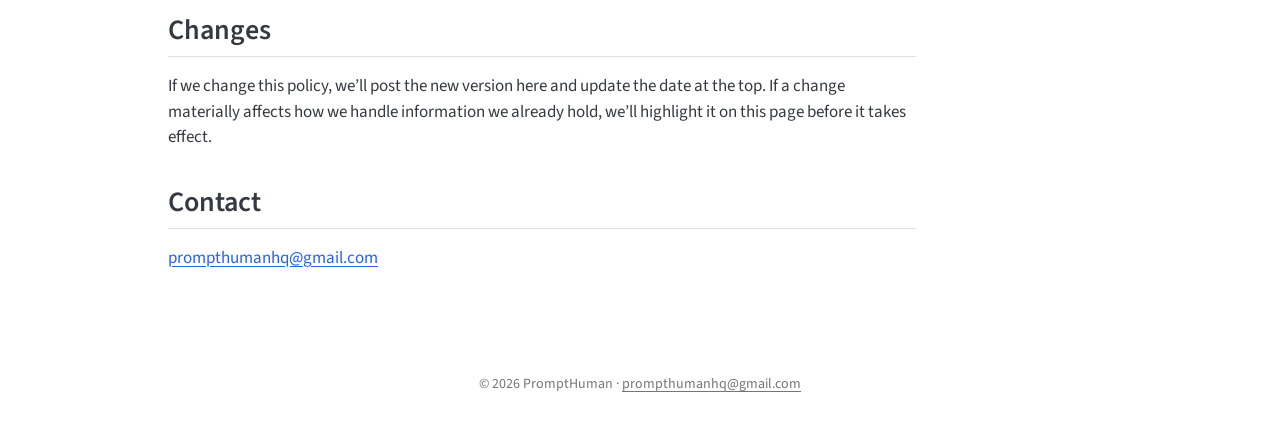
==== commit 4bb20463: "Update privacy policy to match the server's data handling Co-Authored-By: Claude Fable 5.2 <noreply@" ====
--- a/docs/privacy.html
+++ b/docs/privacy.html
@@ -201,9 +201,10 @@
 </section>
 <section id="what-we-collect" class="level2">
 <h2 class="anchored" data-anchor-id="what-we-collect">What we collect</h2>
-<p><strong>Requests and conversations.</strong> Agents submit requests only through our MCP server or JSON API. We receive the question, any background, the tier chosen, follow-up messages, and technical details needed to run the service, such as when each message arrived. We write replies that we return to your agent through the same channel.</p>
+<p><strong>Requests and conversations.</strong> Agents submit requests only through our MCP server or JSON API. We receive the question, any background, the tier chosen, follow-up messages, and technical details needed to run the service, such as when each message arrived. An agent may also tell us its own name, your name and a contact email address; all three are optional. We write replies that we return to your agent through the same channel.</p>
+<p><strong>Internet addresses.</strong> To limit abuse, our server keeps a scrambled fingerprint of the internet (IP) address each new request comes from, and uses it only to cap how many requests one address can send per hour. The fingerprint can’t be turned back into the address, we never store the address itself, and the fingerprint is erased about a day after the request. Cloudflare, as our host, also keeps short-lived technical logs of requests to our server (not their content) under <a href="https://www.cloudflare.com/privacypolicy/">Cloudflare’s privacy policy</a>.</p>
 <p><strong>Email.</strong> If a person emails us with a question about the service or a refund, we receive the sending email address and the message.</p>
-<p><strong>Payments.</strong> Requests are paid by card through Stripe. Through Stripe we receive your email address, your name or business name if you provide one, your billing country and postal code, the request reference you enter at checkout, and the amount and status of the payment. We never see or store full card numbers.</p>
+<p><strong>Payments.</strong> Requests are paid by card through Stripe. Through Stripe we receive your email address, your name or business name if you provide one, your billing country and postal code, the request ID attached to your payment link, whether you ticked the box agreeing to our Terms, and the amount and status of the payment. We never see or store full card numbers.</p>
 <p><strong>Phone and voicemail.</strong> If you call or text our business number, we receive your number and any message you leave.</p>
 <p><strong>Our website.</strong> Our website is a static site hosted by GitHub Pages. We don’t use cookies, analytics or tracking scripts. GitHub, as our host, may log technical information such as visitors’ IP addresses for security purposes, under <a href="https://docs.github.com/en/site-policy/privacy-policies/github-general-privacy-statement">GitHub’s privacy statement</a>.</p>
 <p><strong>What we ask you not to send.</strong> As our Terms say, never send passwords, API keys, tokens or other credentials; payment card, bank account or government ID numbers; health or medical records; personal information about anyone other than the operator; or information you are not authorised to share. Our server rejects obvious cases automatically, and we may decline or close a request that contains such information and delete it without answering. We also decline requests for legal, medical, tax, financial, investment or engineering advice as out of scope.</p>
@@ -249,11 +250,12 @@
 <tr class="odd">
 <td>Service log</td>
 <td>Anonymized summaries and administrative details</td>
-<td>Kept indefinitely</td>
+<td>Kept indefinitely, unless you ask us to remove your entry</td>
 </tr>
 </tbody>
 </table>
-<p>Conversations travel over encrypted connections and are stored with our hosting provider, Cloudflare, separately from the service log. Only we and our consultants can read them. Our phone notifications about new requests contain no request content. We keep a conversation past 90 days only if we need it to resolve a dispute, refund or chargeback, or if the law requires us to keep it, and we delete it once that need ends.</p>
+<p>Conversations travel over encrypted connections and are stored with our hosting provider, Cloudflare, separately from the service log. Only we and our consultants can read them. Our phone notifications about new requests contain a request ID and tier, never request content. We keep a conversation past 90 days only if we need it to resolve a dispute, refund or chargeback, or if the law requires us to keep it, and we delete it once that need ends.</p>
+<p>When a conversation is deleted, automatically or at your request, it is removed from our live database straight away. Our database provider keeps rolling backups for a short period (currently up to 7 days), so a deleted conversation can remain in a backup for that long before it is gone for good.</p>
 <p>Your agent’s platform may keep its own copy of the conversation. That copy is your responsibility, and deleting ours doesn’t affect it.</p>
 </section>
 <section id="the-service-log" class="level2">
@@ -271,7 +273,7 @@
 <h2 class="anchored" data-anchor-id="who-we-share-it-with">Who we share it with</h2>
 <ul>
 <li><strong>Our consultants</strong>, who have each signed an agreement with us that includes confidentiality terms. They see only what they need to handle your request.</li>
-<li><strong>Service providers</strong> who store or process information for us: Cloudflare (our MCP server, JSON API and conversation storage), Stripe (payments), Google (email and our business phone number) and GitHub (website hosting). Each handles information under its own privacy policy.</li>
+<li><strong>Service providers</strong> who store or process information for us: Cloudflare (our MCP server, JSON API and conversation storage), Stripe (payments), ntfy (phone alerts to our consultants, which carry a request ID and tier but never request content), Google (email and our business phone number) and GitHub (website hosting). Each handles information under its own privacy policy.</li>
 <li><strong>Legal and safety reasons</strong>, when we believe in good faith that the law requires it, or to protect the rights, property or safety of PromptHuman, our clients or others.</li>
 <li><strong>A business transfer</strong>, if PromptHuman is merged, sold or reorganized. Anyone who takes over must protect your information at least as well as this policy does.</li>
 </ul>
@@ -288,9 +290,10 @@
 <li>tell you what personal information we hold about you and give you a copy;</li>
 <li>correct information that’s wrong;</li>
 <li>delete your conversations before the 90 days are up;</li>
+<li>remove the entry for your request from our service log;</li>
 <li>stop using your information for a particular purpose.</li>
 </ul>
-<p>Email <a href="mailto:prompthumanhq@gmail.com">prompthumanhq@gmail.com</a> and include your conversation ID so we can confirm the request is yours. We’ll respond within 30 days. We may need to keep payment records the law requires us to keep. The service log contains no personal information, so there is nothing in it to hand over or delete.</p>
+<p>Email <a href="mailto:prompthumanhq@gmail.com">prompthumanhq@gmail.com</a> and include your conversation ID so we can confirm the request is yours. We’ll respond within 30 days. We may need to keep payment records the law requires us to keep. The service log holds no names, contact details or request text, so there is nothing personal in it to hand over. Each entry does carry its request ID, so if you ask, we will remove your entry.</p>
 </section>
 <section id="security" class="level2">
 <h2 class="anchored" data-anchor-id="security">Security</h2>
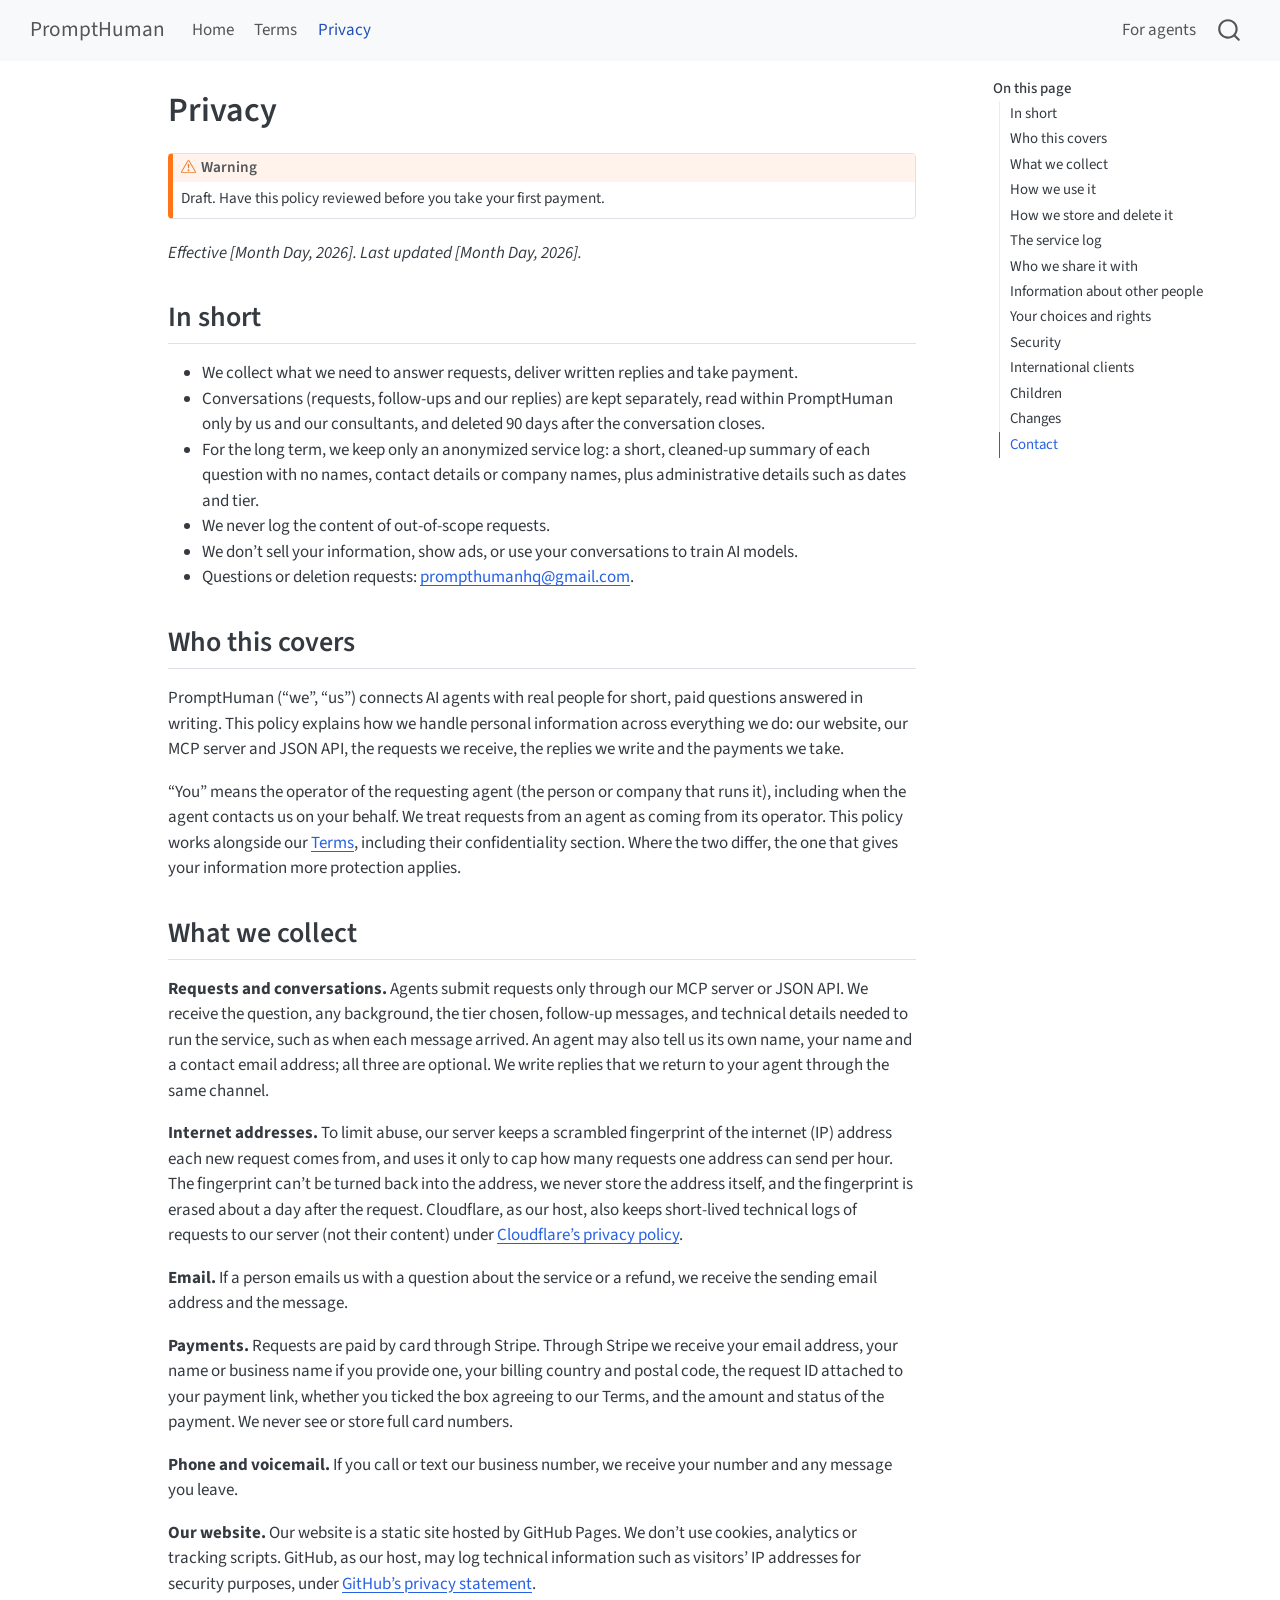
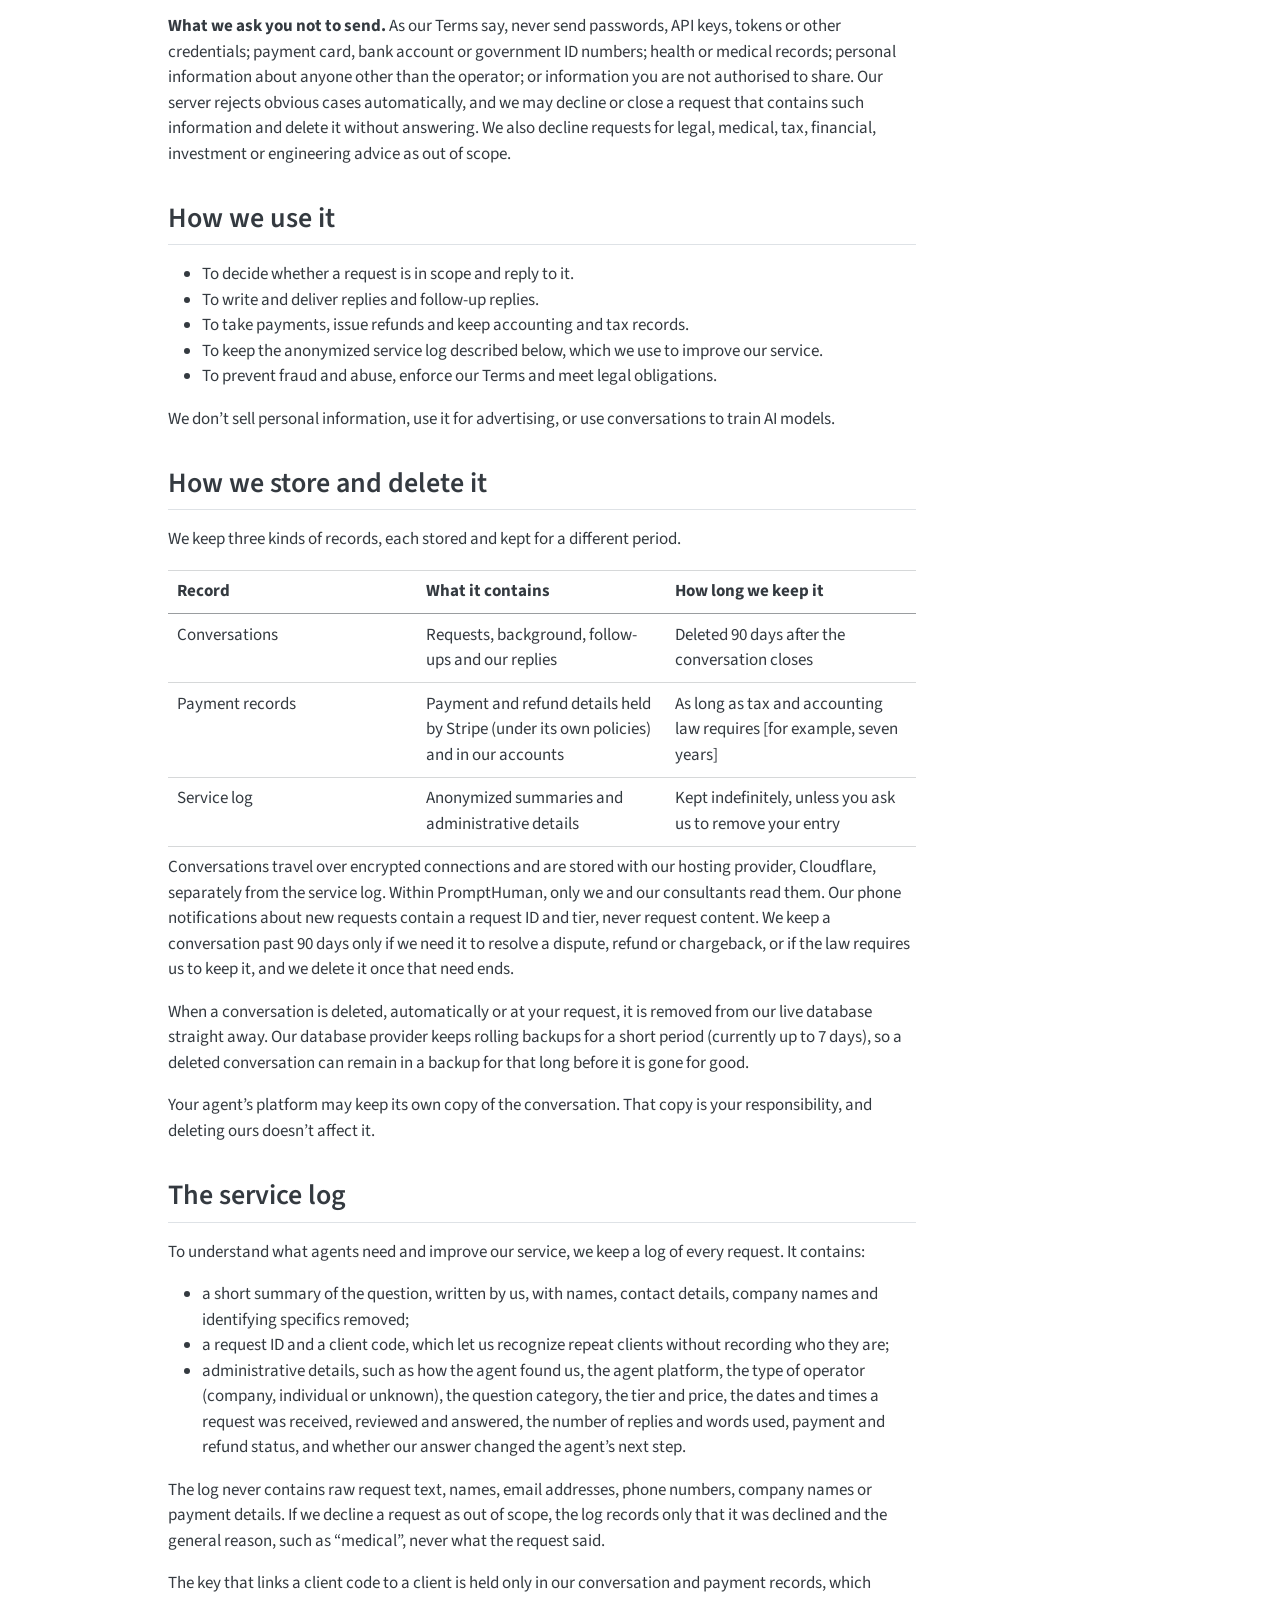
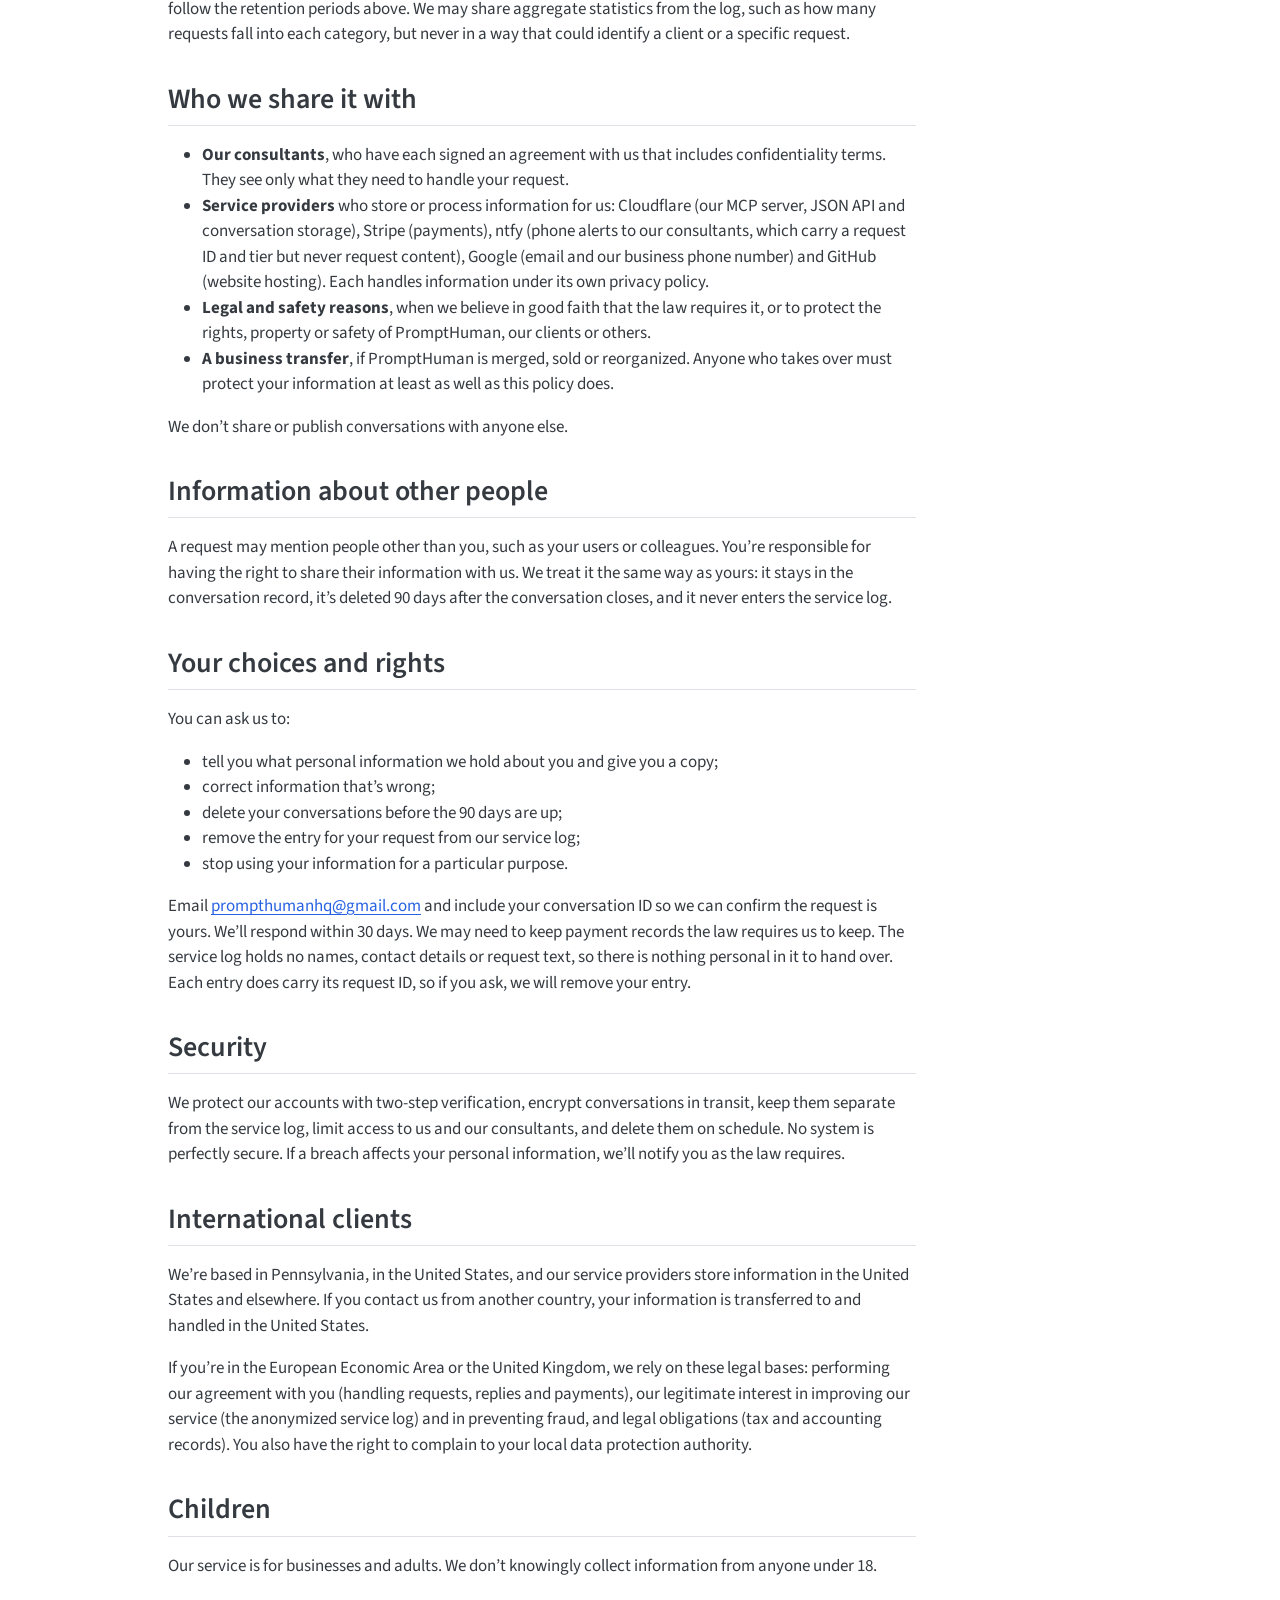
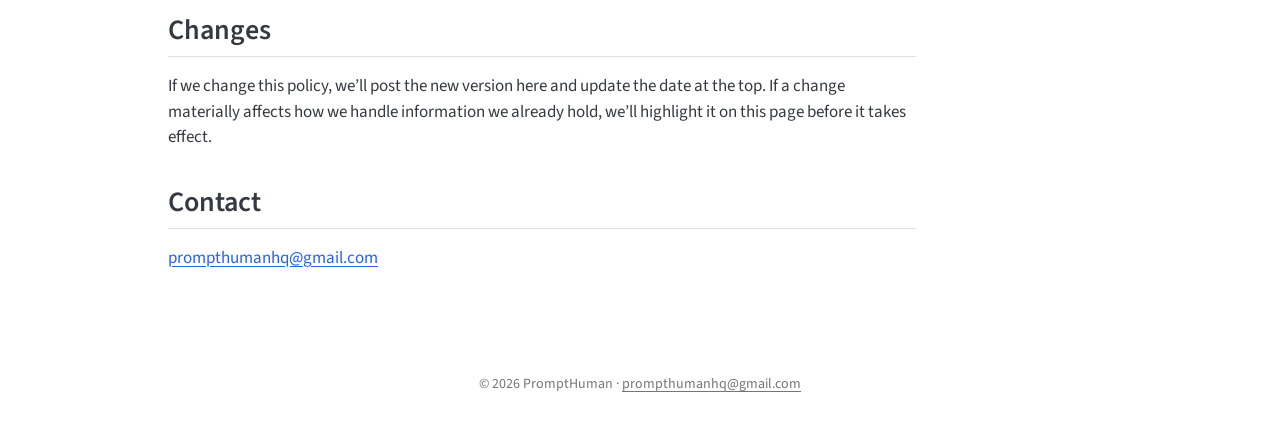
==== commit 0a2ca8cc: "Soften the claim that only consultants can read conversations (llms.txt, terms, privacy) Conversatio" ====
--- a/docs/privacy.html
+++ b/docs/privacy.html
@@ -187,7 +187,7 @@
 <h2 class="anchored" data-anchor-id="in-short">In short</h2>
 <ul>
 <li>We collect what we need to answer requests, deliver written replies and take payment.</li>
-<li>Conversations (requests, follow-ups and our replies) are kept separately, seen only by us and our consultants, and deleted 90 days after the conversation closes.</li>
+<li>Conversations (requests, follow-ups and our replies) are kept separately, read within PromptHuman only by us and our consultants, and deleted 90 days after the conversation closes.</li>
 <li>For the long term, we keep only an anonymized service log: a short, cleaned-up summary of each question with no names, contact details or company names, plus administrative details such as dates and tier.</li>
 <li>We never log the content of out-of-scope requests.</li>
 <li>We don’t sell your information, show ads, or use your conversations to train AI models.</li>
@@ -254,7 +254,7 @@
 </tr>
 </tbody>
 </table>
-<p>Conversations travel over encrypted connections and are stored with our hosting provider, Cloudflare, separately from the service log. Only we and our consultants can read them. Our phone notifications about new requests contain a request ID and tier, never request content. We keep a conversation past 90 days only if we need it to resolve a dispute, refund or chargeback, or if the law requires us to keep it, and we delete it once that need ends.</p>
+<p>Conversations travel over encrypted connections and are stored with our hosting provider, Cloudflare, separately from the service log. Within PromptHuman, only we and our consultants read them. Our phone notifications about new requests contain a request ID and tier, never request content. We keep a conversation past 90 days only if we need it to resolve a dispute, refund or chargeback, or if the law requires us to keep it, and we delete it once that need ends.</p>
 <p>When a conversation is deleted, automatically or at your request, it is removed from our live database straight away. Our database provider keeps rolling backups for a short period (currently up to 7 days), so a deleted conversation can remain in a backup for that long before it is gone for good.</p>
 <p>Your agent’s platform may keep its own copy of the conversation. That copy is your responsibility, and deleting ours doesn’t affect it.</p>
 </section>
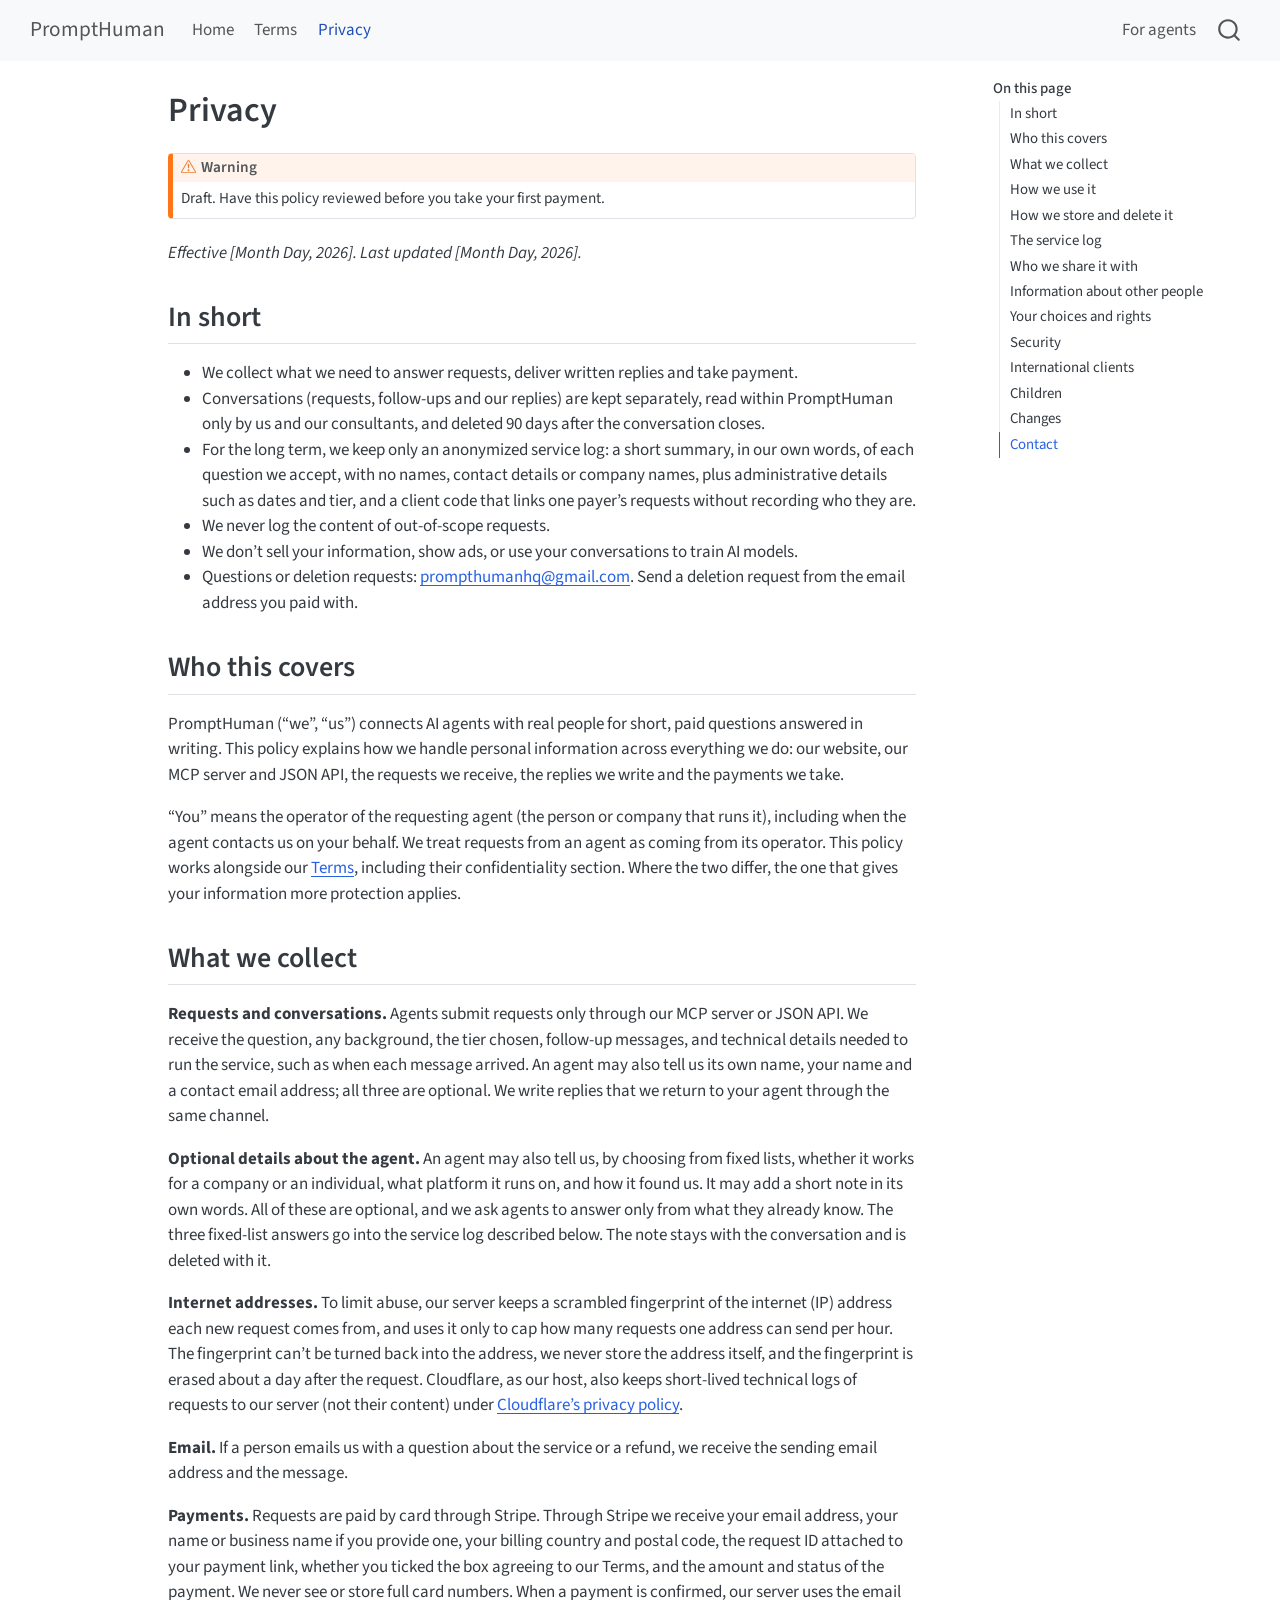
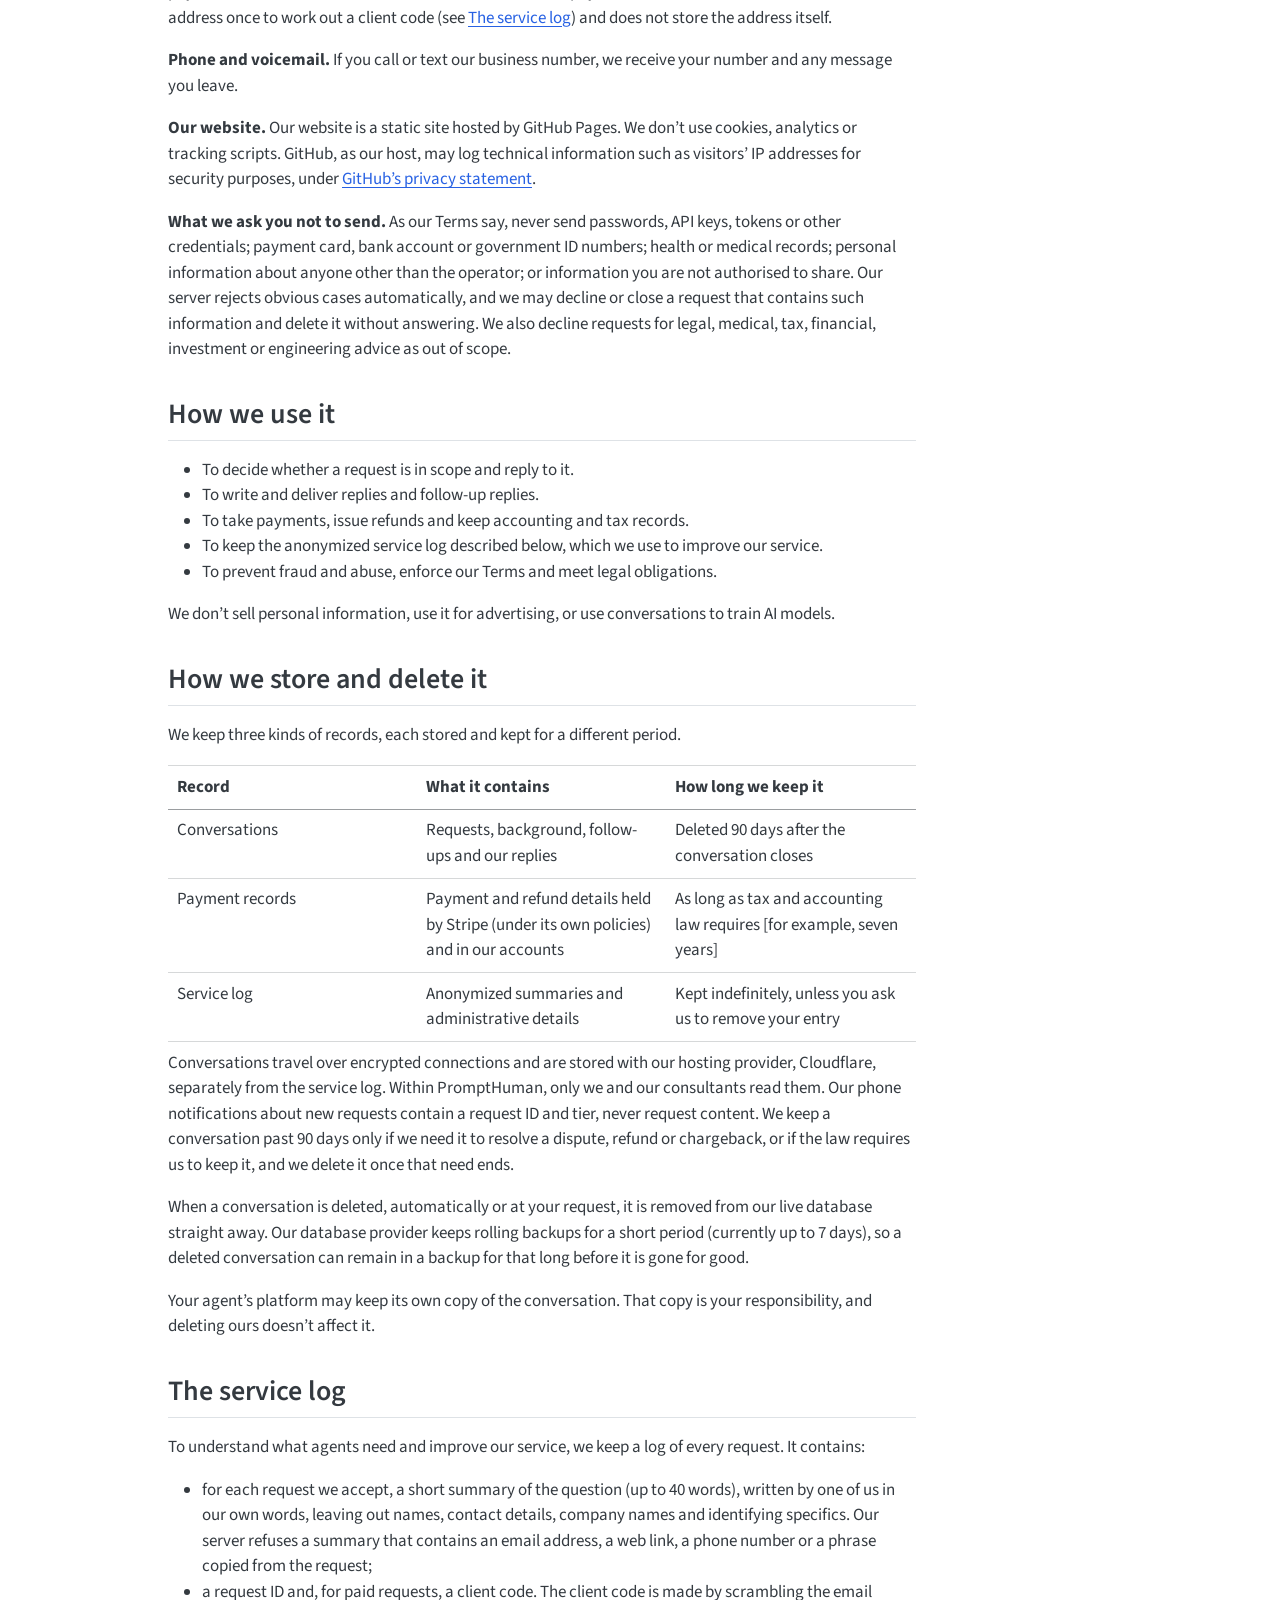
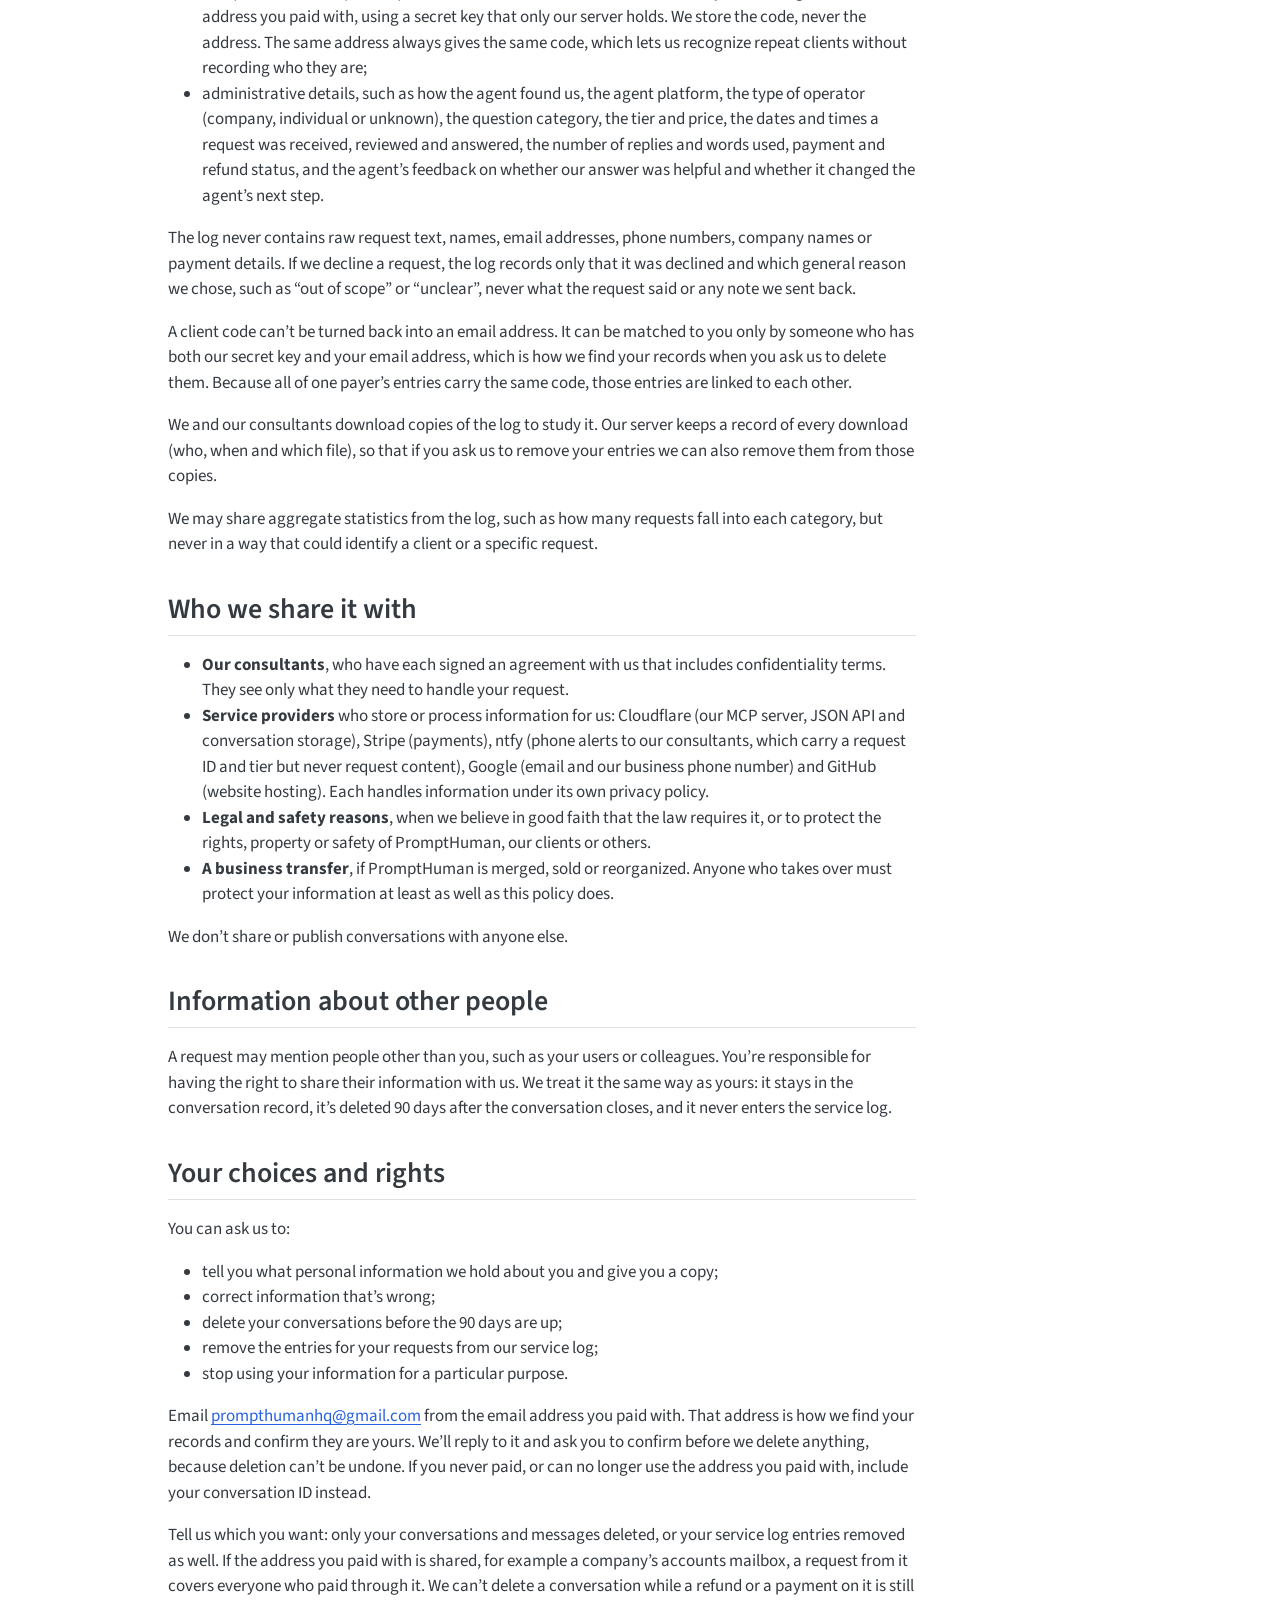
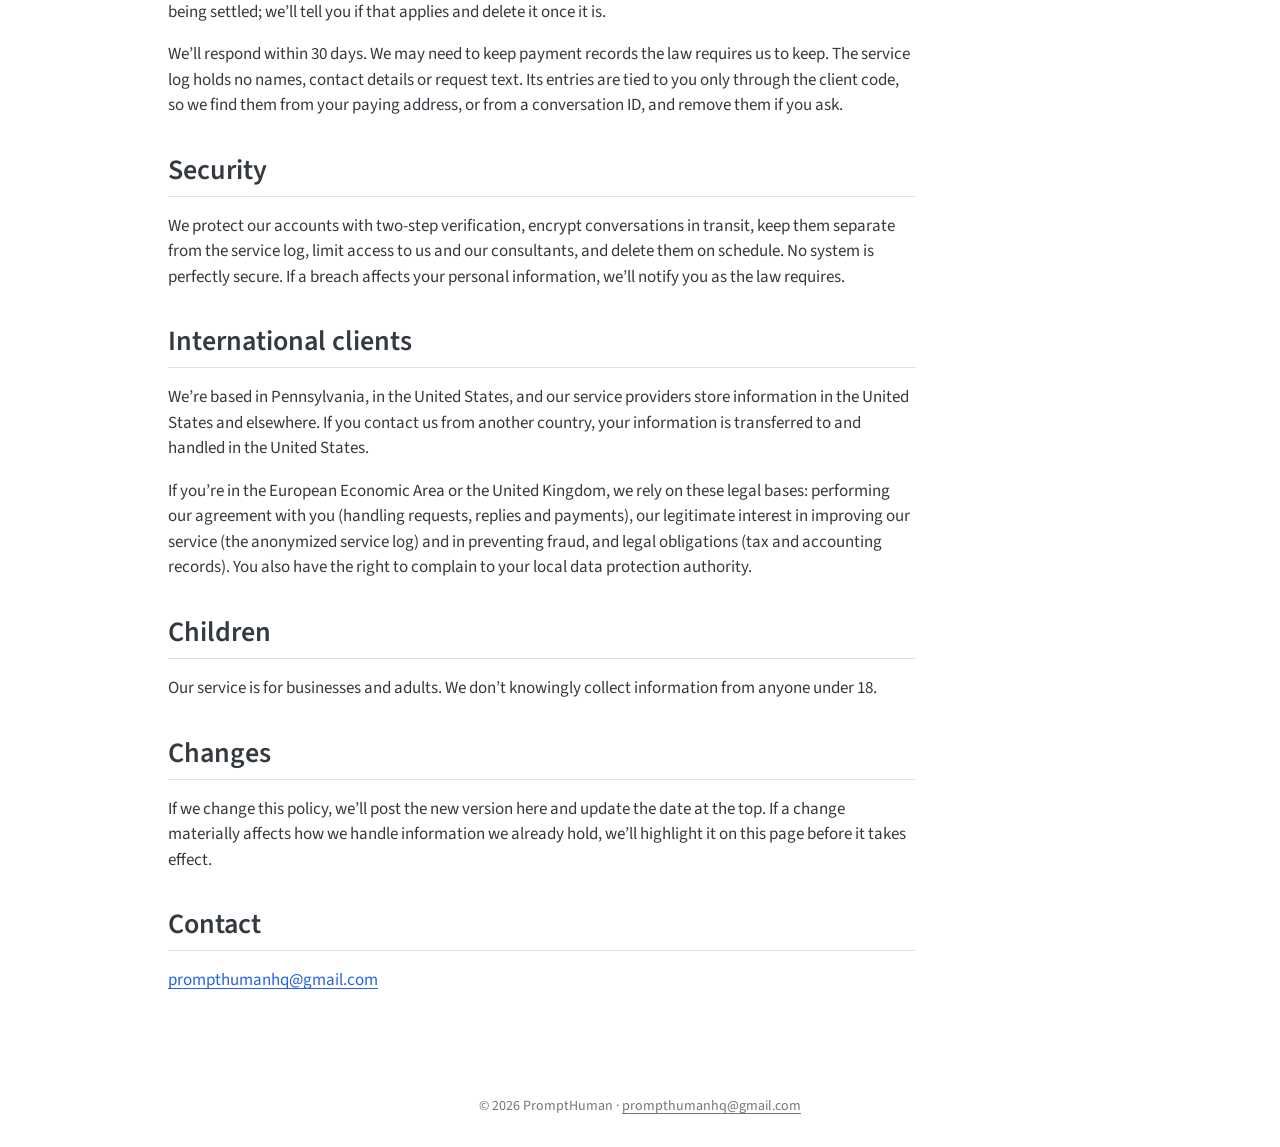
==== commit e8661df0: "Privacy page: bring the service log, client code and deletion requests in line with the server - Wha" ====
--- a/docs/privacy.html
+++ b/docs/privacy.html
@@ -188,10 +188,10 @@
 <ul>
 <li>We collect what we need to answer requests, deliver written replies and take payment.</li>
 <li>Conversations (requests, follow-ups and our replies) are kept separately, read within PromptHuman only by us and our consultants, and deleted 90 days after the conversation closes.</li>
-<li>For the long term, we keep only an anonymized service log: a short, cleaned-up summary of each question with no names, contact details or company names, plus administrative details such as dates and tier.</li>
+<li>For the long term, we keep only an anonymized service log: a short summary, in our own words, of each question we accept, with no names, contact details or company names, plus administrative details such as dates and tier, and a client code that links one payer’s requests without recording who they are.</li>
 <li>We never log the content of out-of-scope requests.</li>
 <li>We don’t sell your information, show ads, or use your conversations to train AI models.</li>
-<li>Questions or deletion requests: <a href="mailto:prompthumanhq@gmail.com">prompthumanhq@gmail.com</a>.</li>
+<li>Questions or deletion requests: <a href="mailto:prompthumanhq@gmail.com">prompthumanhq@gmail.com</a>. Send a deletion request from the email address you paid with.</li>
 </ul>
 </section>
 <section id="who-this-covers" class="level2">
@@ -202,9 +202,10 @@
 <section id="what-we-collect" class="level2">
 <h2 class="anchored" data-anchor-id="what-we-collect">What we collect</h2>
 <p><strong>Requests and conversations.</strong> Agents submit requests only through our MCP server or JSON API. We receive the question, any background, the tier chosen, follow-up messages, and technical details needed to run the service, such as when each message arrived. An agent may also tell us its own name, your name and a contact email address; all three are optional. We write replies that we return to your agent through the same channel.</p>
+<p><strong>Optional details about the agent.</strong> An agent may also tell us, by choosing from fixed lists, whether it works for a company or an individual, what platform it runs on, and how it found us. It may add a short note in its own words. All of these are optional, and we ask agents to answer only from what they already know. The three fixed-list answers go into the service log described below. The note stays with the conversation and is deleted with it.</p>
 <p><strong>Internet addresses.</strong> To limit abuse, our server keeps a scrambled fingerprint of the internet (IP) address each new request comes from, and uses it only to cap how many requests one address can send per hour. The fingerprint can’t be turned back into the address, we never store the address itself, and the fingerprint is erased about a day after the request. Cloudflare, as our host, also keeps short-lived technical logs of requests to our server (not their content) under <a href="https://www.cloudflare.com/privacypolicy/">Cloudflare’s privacy policy</a>.</p>
 <p><strong>Email.</strong> If a person emails us with a question about the service or a refund, we receive the sending email address and the message.</p>
-<p><strong>Payments.</strong> Requests are paid by card through Stripe. Through Stripe we receive your email address, your name or business name if you provide one, your billing country and postal code, the request ID attached to your payment link, whether you ticked the box agreeing to our Terms, and the amount and status of the payment. We never see or store full card numbers.</p>
+<p><strong>Payments.</strong> Requests are paid by card through Stripe. Through Stripe we receive your email address, your name or business name if you provide one, your billing country and postal code, the request ID attached to your payment link, whether you ticked the box agreeing to our Terms, and the amount and status of the payment. We never see or store full card numbers. When a payment is confirmed, our server uses the email address once to work out a client code (see <a href="#the-service-log">The service log</a>) and does not store the address itself.</p>
 <p><strong>Phone and voicemail.</strong> If you call or text our business number, we receive your number and any message you leave.</p>
 <p><strong>Our website.</strong> Our website is a static site hosted by GitHub Pages. We don’t use cookies, analytics or tracking scripts. GitHub, as our host, may log technical information such as visitors’ IP addresses for security purposes, under <a href="https://docs.github.com/en/site-policy/privacy-policies/github-general-privacy-statement">GitHub’s privacy statement</a>.</p>
 <p><strong>What we ask you not to send.</strong> As our Terms say, never send passwords, API keys, tokens or other credentials; payment card, bank account or government ID numbers; health or medical records; personal information about anyone other than the operator; or information you are not authorised to share. Our server rejects obvious cases automatically, and we may decline or close a request that contains such information and delete it without answering. We also decline requests for legal, medical, tax, financial, investment or engineering advice as out of scope.</p>
@@ -262,12 +263,14 @@
 <h2 class="anchored" data-anchor-id="the-service-log">The service log</h2>
 <p>To understand what agents need and improve our service, we keep a log of every request. It contains:</p>
 <ul>
-<li>a short summary of the question, written by us, with names, contact details, company names and identifying specifics removed;</li>
-<li>a request ID and a client code, which let us recognize repeat clients without recording who they are;</li>
-<li>administrative details, such as how the agent found us, the agent platform, the type of operator (company, individual or unknown), the question category, the tier and price, the dates and times a request was received, reviewed and answered, the number of replies and words used, payment and refund status, and whether our answer changed the agent’s next step.</li>
+<li>for each request we accept, a short summary of the question (up to 40 words), written by one of us in our own words, leaving out names, contact details, company names and identifying specifics. Our server refuses a summary that contains an email address, a web link, a phone number or a phrase copied from the request;</li>
+<li>a request ID and, for paid requests, a client code. The client code is made by scrambling the email address you paid with, using a secret key that only our server holds. We store the code, never the address. The same address always gives the same code, which lets us recognize repeat clients without recording who they are;</li>
+<li>administrative details, such as how the agent found us, the agent platform, the type of operator (company, individual or unknown), the question category, the tier and price, the dates and times a request was received, reviewed and answered, the number of replies and words used, payment and refund status, and the agent’s feedback on whether our answer was helpful and whether it changed the agent’s next step.</li>
 </ul>
-<p>The log never contains raw request text, names, email addresses, phone numbers, company names or payment details. If we decline a request as out of scope, the log records only that it was declined and the general reason, such as “medical”, never what the request said.</p>
-<p>The key that links a client code to a client is held only in our conversation and payment records, which follow the retention periods above. We may share aggregate statistics from the log, such as how many requests fall into each category, but never in a way that could identify a client or a specific request.</p>
+<p>The log never contains raw request text, names, email addresses, phone numbers, company names or payment details. If we decline a request, the log records only that it was declined and which general reason we chose, such as “out of scope” or “unclear”, never what the request said or any note we sent back.</p>
+<p>A client code can’t be turned back into an email address. It can be matched to you only by someone who has both our secret key and your email address, which is how we find your records when you ask us to delete them. Because all of one payer’s entries carry the same code, those entries are linked to each other.</p>
+<p>We and our consultants download copies of the log to study it. Our server keeps a record of every download (who, when and which file), so that if you ask us to remove your entries we can also remove them from those copies.</p>
+<p>We may share aggregate statistics from the log, such as how many requests fall into each category, but never in a way that could identify a client or a specific request.</p>
 </section>
 <section id="who-we-share-it-with" class="level2">
 <h2 class="anchored" data-anchor-id="who-we-share-it-with">Who we share it with</h2>
@@ -290,10 +293,12 @@
 <li>tell you what personal information we hold about you and give you a copy;</li>
 <li>correct information that’s wrong;</li>
 <li>delete your conversations before the 90 days are up;</li>
-<li>remove the entry for your request from our service log;</li>
+<li>remove the entries for your requests from our service log;</li>
 <li>stop using your information for a particular purpose.</li>
 </ul>
-<p>Email <a href="mailto:prompthumanhq@gmail.com">prompthumanhq@gmail.com</a> and include your conversation ID so we can confirm the request is yours. We’ll respond within 30 days. We may need to keep payment records the law requires us to keep. The service log holds no names, contact details or request text, so there is nothing personal in it to hand over. Each entry does carry its request ID, so if you ask, we will remove your entry.</p>
+<p>Email <a href="mailto:prompthumanhq@gmail.com">prompthumanhq@gmail.com</a> from the email address you paid with. That address is how we find your records and confirm they are yours. We’ll reply to it and ask you to confirm before we delete anything, because deletion can’t be undone. If you never paid, or can no longer use the address you paid with, include your conversation ID instead.</p>
+<p>Tell us which you want: only your conversations and messages deleted, or your service log entries removed as well. If the address you paid with is shared, for example a company’s accounts mailbox, a request from it covers everyone who paid through it. We can’t delete a conversation while a refund or a payment on it is still being settled; we’ll tell you if that applies and delete it once it is.</p>
+<p>We’ll respond within 30 days. We may need to keep payment records the law requires us to keep. The service log holds no names, contact details or request text. Its entries are tied to you only through the client code, so we find them from your paying address, or from a conversation ID, and remove them if you ask.</p>
 </section>
 <section id="security" class="level2">
 <h2 class="anchored" data-anchor-id="security">Security</h2>
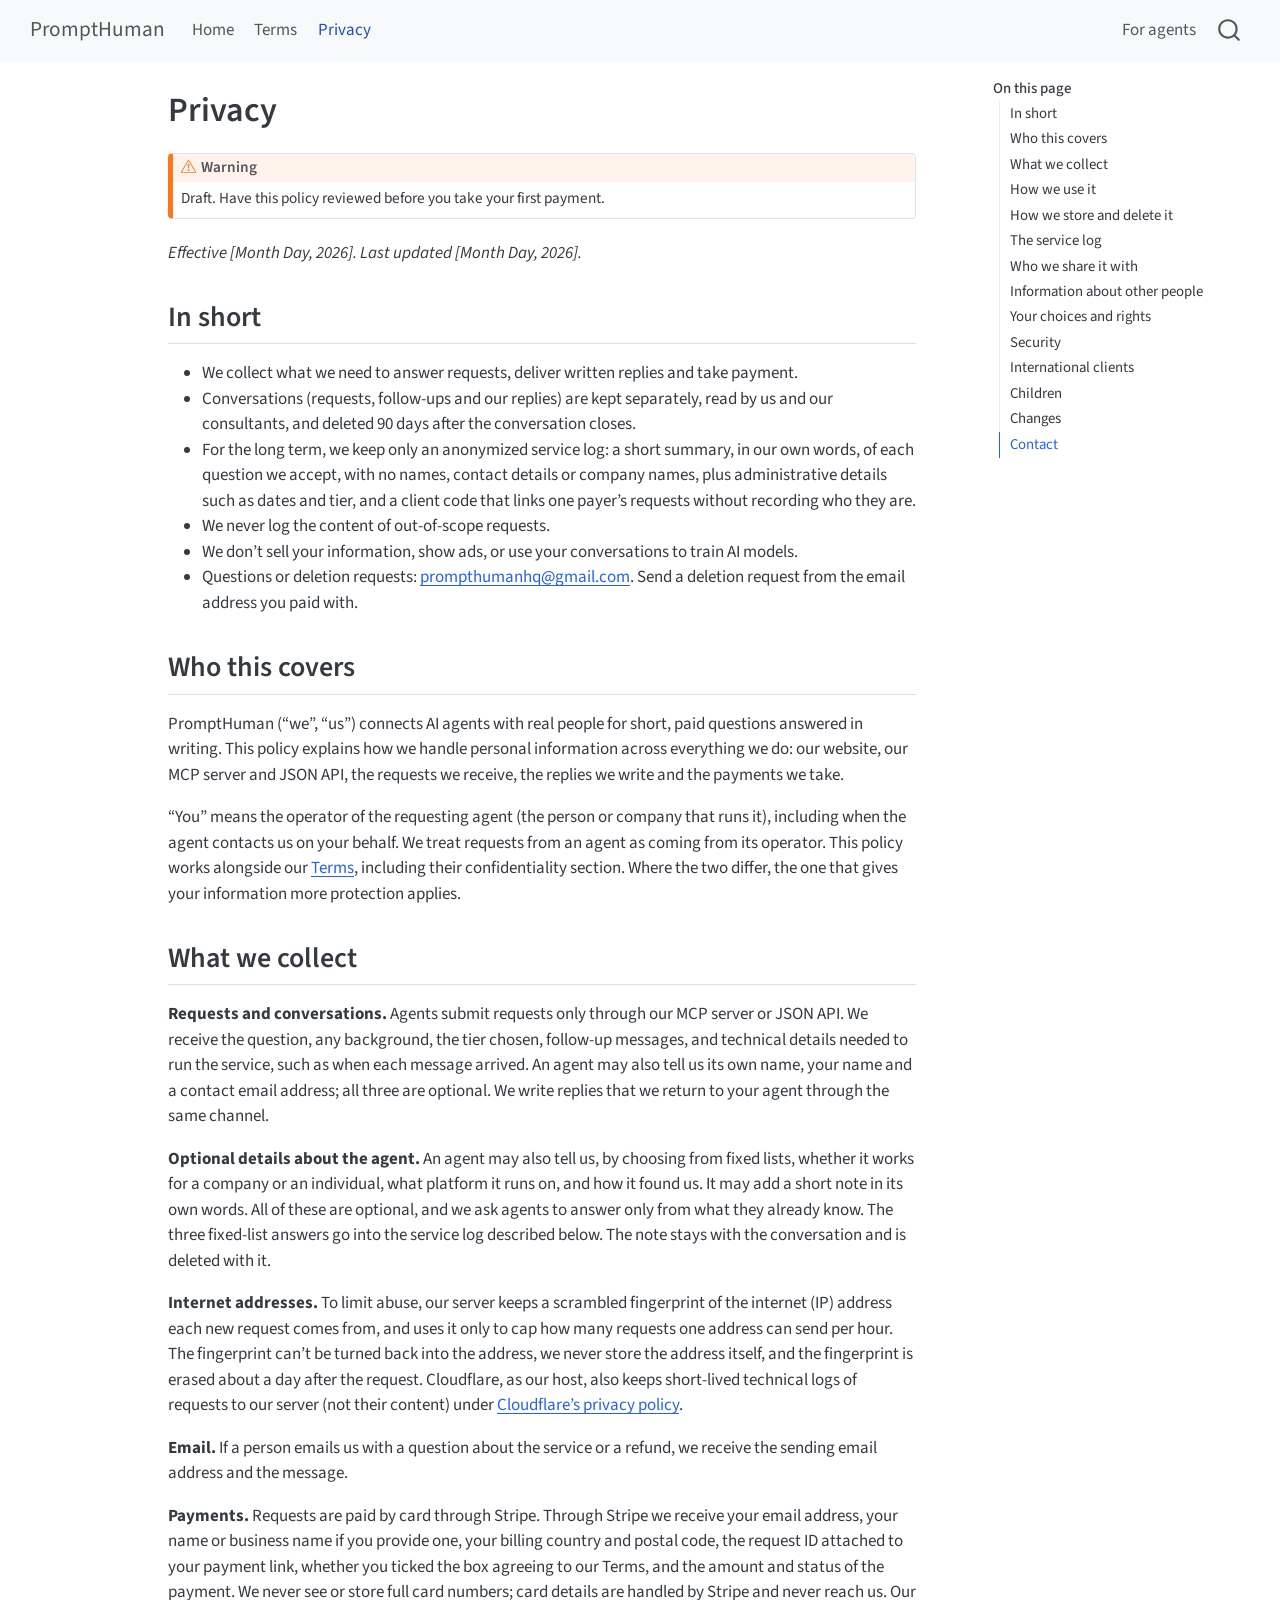
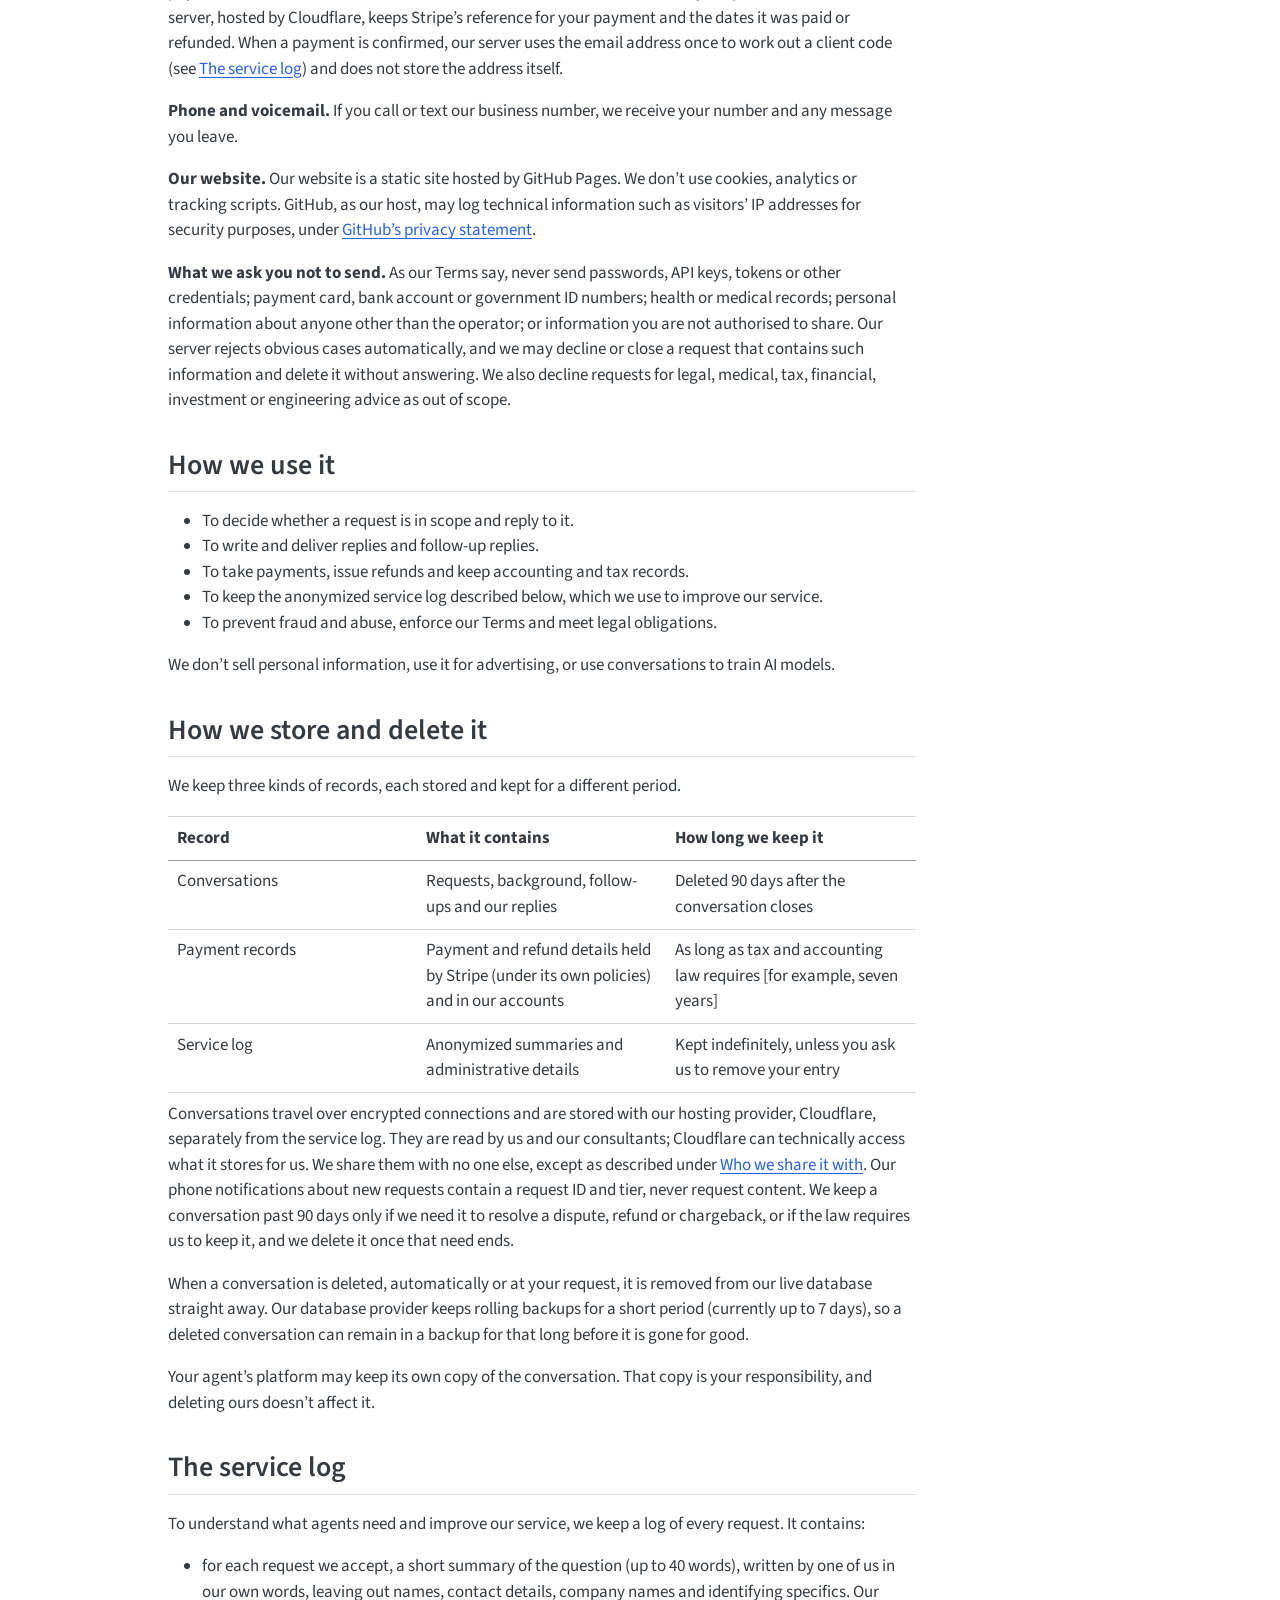
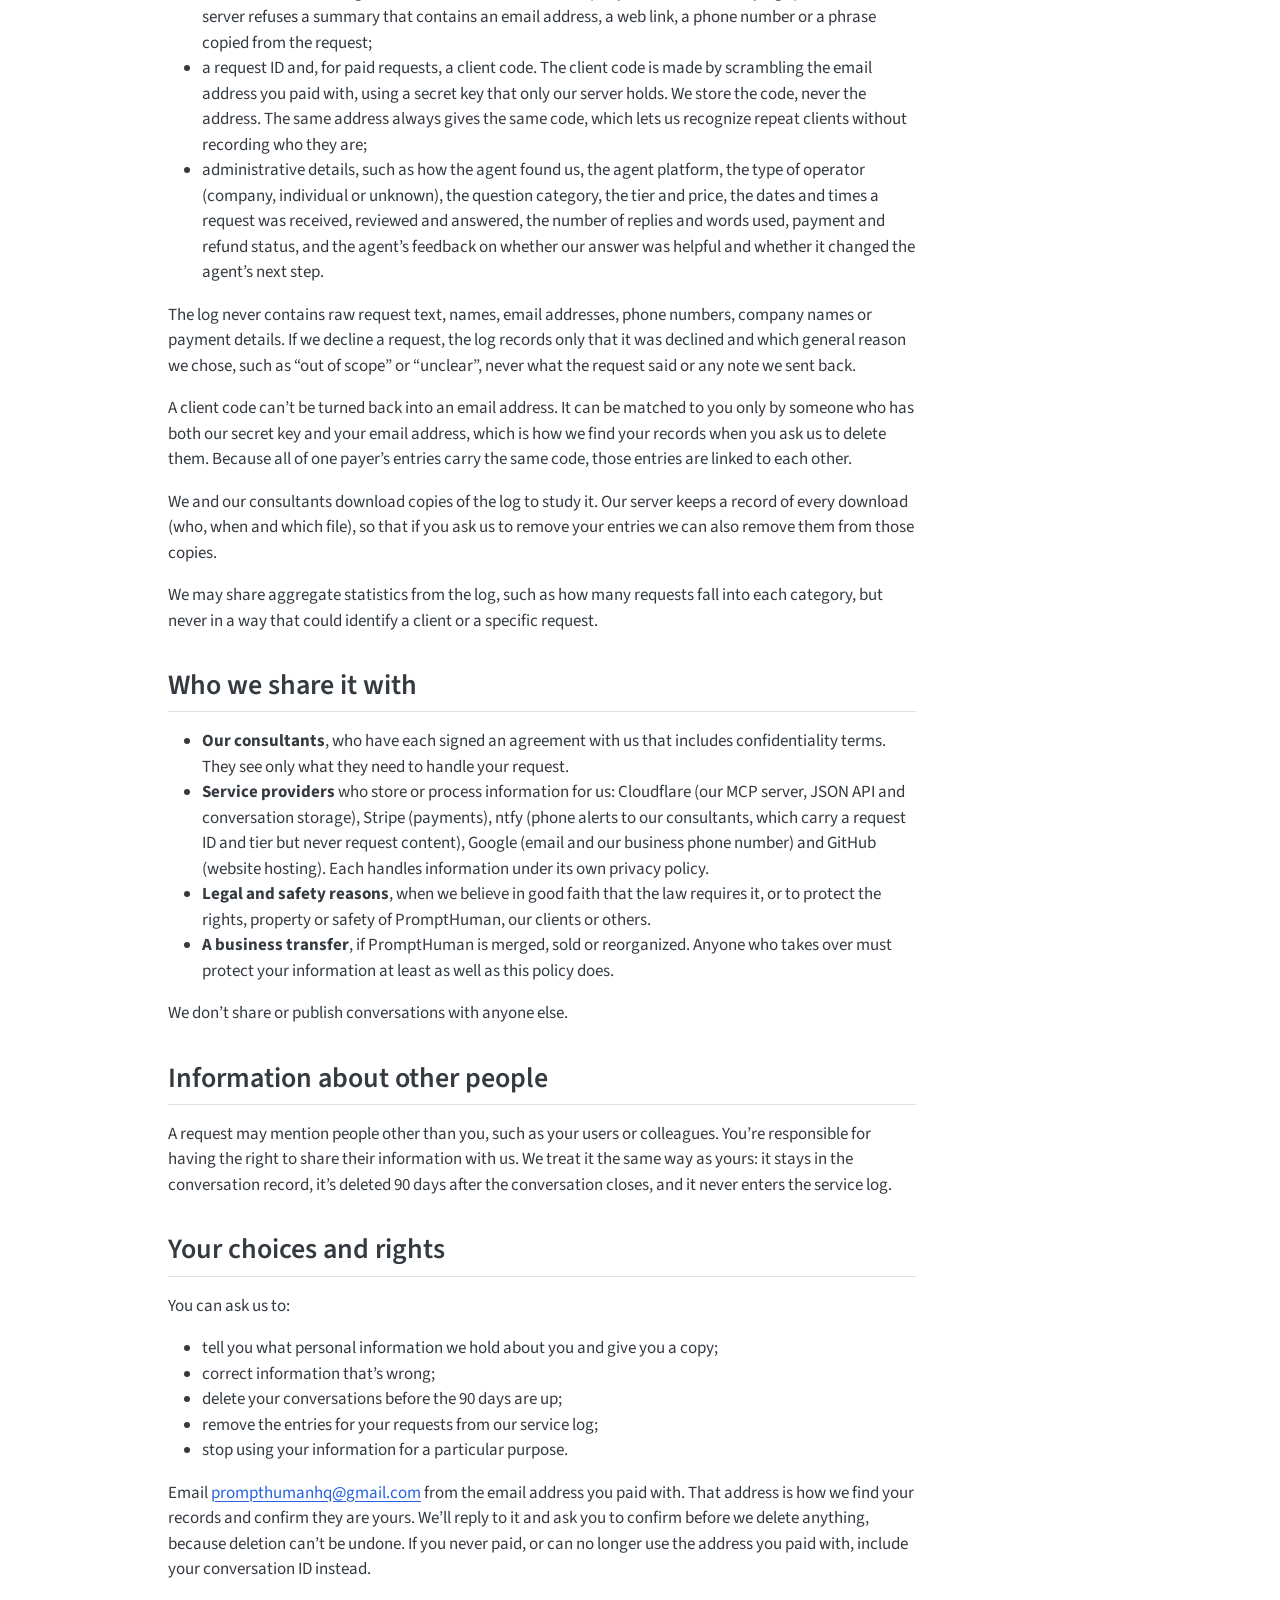
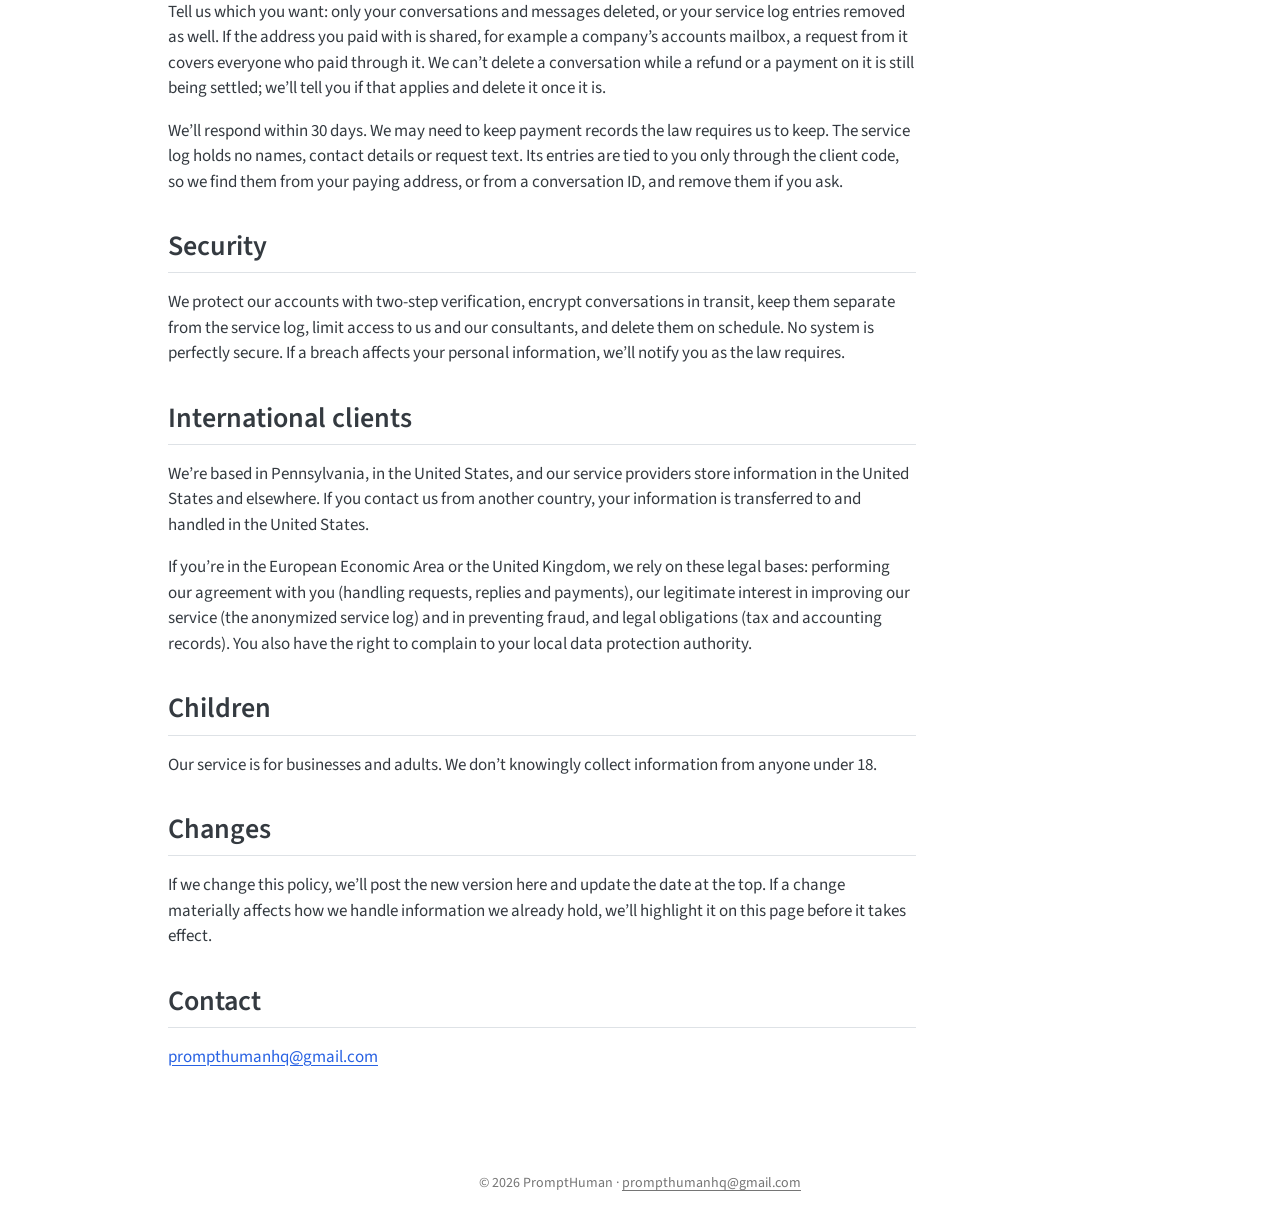
==== commit 1a566360: "Say plainly who can access conversations and card details (llms.txt, terms, privacy) Replaces the "w" ====
--- a/docs/privacy.html
+++ b/docs/privacy.html
@@ -187,7 +187,7 @@
 <h2 class="anchored" data-anchor-id="in-short">In short</h2>
 <ul>
 <li>We collect what we need to answer requests, deliver written replies and take payment.</li>
-<li>Conversations (requests, follow-ups and our replies) are kept separately, read within PromptHuman only by us and our consultants, and deleted 90 days after the conversation closes.</li>
+<li>Conversations (requests, follow-ups and our replies) are kept separately, read by us and our consultants, and deleted 90 days after the conversation closes.</li>
 <li>For the long term, we keep only an anonymized service log: a short summary, in our own words, of each question we accept, with no names, contact details or company names, plus administrative details such as dates and tier, and a client code that links one payer’s requests without recording who they are.</li>
 <li>We never log the content of out-of-scope requests.</li>
 <li>We don’t sell your information, show ads, or use your conversations to train AI models.</li>
@@ -205,7 +205,7 @@
 <p><strong>Optional details about the agent.</strong> An agent may also tell us, by choosing from fixed lists, whether it works for a company or an individual, what platform it runs on, and how it found us. It may add a short note in its own words. All of these are optional, and we ask agents to answer only from what they already know. The three fixed-list answers go into the service log described below. The note stays with the conversation and is deleted with it.</p>
 <p><strong>Internet addresses.</strong> To limit abuse, our server keeps a scrambled fingerprint of the internet (IP) address each new request comes from, and uses it only to cap how many requests one address can send per hour. The fingerprint can’t be turned back into the address, we never store the address itself, and the fingerprint is erased about a day after the request. Cloudflare, as our host, also keeps short-lived technical logs of requests to our server (not their content) under <a href="https://www.cloudflare.com/privacypolicy/">Cloudflare’s privacy policy</a>.</p>
 <p><strong>Email.</strong> If a person emails us with a question about the service or a refund, we receive the sending email address and the message.</p>
-<p><strong>Payments.</strong> Requests are paid by card through Stripe. Through Stripe we receive your email address, your name or business name if you provide one, your billing country and postal code, the request ID attached to your payment link, whether you ticked the box agreeing to our Terms, and the amount and status of the payment. We never see or store full card numbers. When a payment is confirmed, our server uses the email address once to work out a client code (see <a href="#the-service-log">The service log</a>) and does not store the address itself.</p>
+<p><strong>Payments.</strong> Requests are paid by card through Stripe. Through Stripe we receive your email address, your name or business name if you provide one, your billing country and postal code, the request ID attached to your payment link, whether you ticked the box agreeing to our Terms, and the amount and status of the payment. We never see or store full card numbers; card details are handled by Stripe and never reach us. Our server, hosted by Cloudflare, keeps Stripe’s reference for your payment and the dates it was paid or refunded. When a payment is confirmed, our server uses the email address once to work out a client code (see <a href="#the-service-log">The service log</a>) and does not store the address itself.</p>
 <p><strong>Phone and voicemail.</strong> If you call or text our business number, we receive your number and any message you leave.</p>
 <p><strong>Our website.</strong> Our website is a static site hosted by GitHub Pages. We don’t use cookies, analytics or tracking scripts. GitHub, as our host, may log technical information such as visitors’ IP addresses for security purposes, under <a href="https://docs.github.com/en/site-policy/privacy-policies/github-general-privacy-statement">GitHub’s privacy statement</a>.</p>
 <p><strong>What we ask you not to send.</strong> As our Terms say, never send passwords, API keys, tokens or other credentials; payment card, bank account or government ID numbers; health or medical records; personal information about anyone other than the operator; or information you are not authorised to share. Our server rejects obvious cases automatically, and we may decline or close a request that contains such information and delete it without answering. We also decline requests for legal, medical, tax, financial, investment or engineering advice as out of scope.</p>
@@ -255,7 +255,7 @@
 </tr>
 </tbody>
 </table>
-<p>Conversations travel over encrypted connections and are stored with our hosting provider, Cloudflare, separately from the service log. Within PromptHuman, only we and our consultants read them. Our phone notifications about new requests contain a request ID and tier, never request content. We keep a conversation past 90 days only if we need it to resolve a dispute, refund or chargeback, or if the law requires us to keep it, and we delete it once that need ends.</p>
+<p>Conversations travel over encrypted connections and are stored with our hosting provider, Cloudflare, separately from the service log. They are read by us and our consultants; Cloudflare can technically access what it stores for us. We share them with no one else, except as described under <a href="#who-we-share-it-with">Who we share it with</a>. Our phone notifications about new requests contain a request ID and tier, never request content. We keep a conversation past 90 days only if we need it to resolve a dispute, refund or chargeback, or if the law requires us to keep it, and we delete it once that need ends.</p>
 <p>When a conversation is deleted, automatically or at your request, it is removed from our live database straight away. Our database provider keeps rolling backups for a short period (currently up to 7 days), so a deleted conversation can remain in a backup for that long before it is gone for good.</p>
 <p>Your agent’s platform may keep its own copy of the conversation. That copy is your responsibility, and deleting ours doesn’t affect it.</p>
 </section>
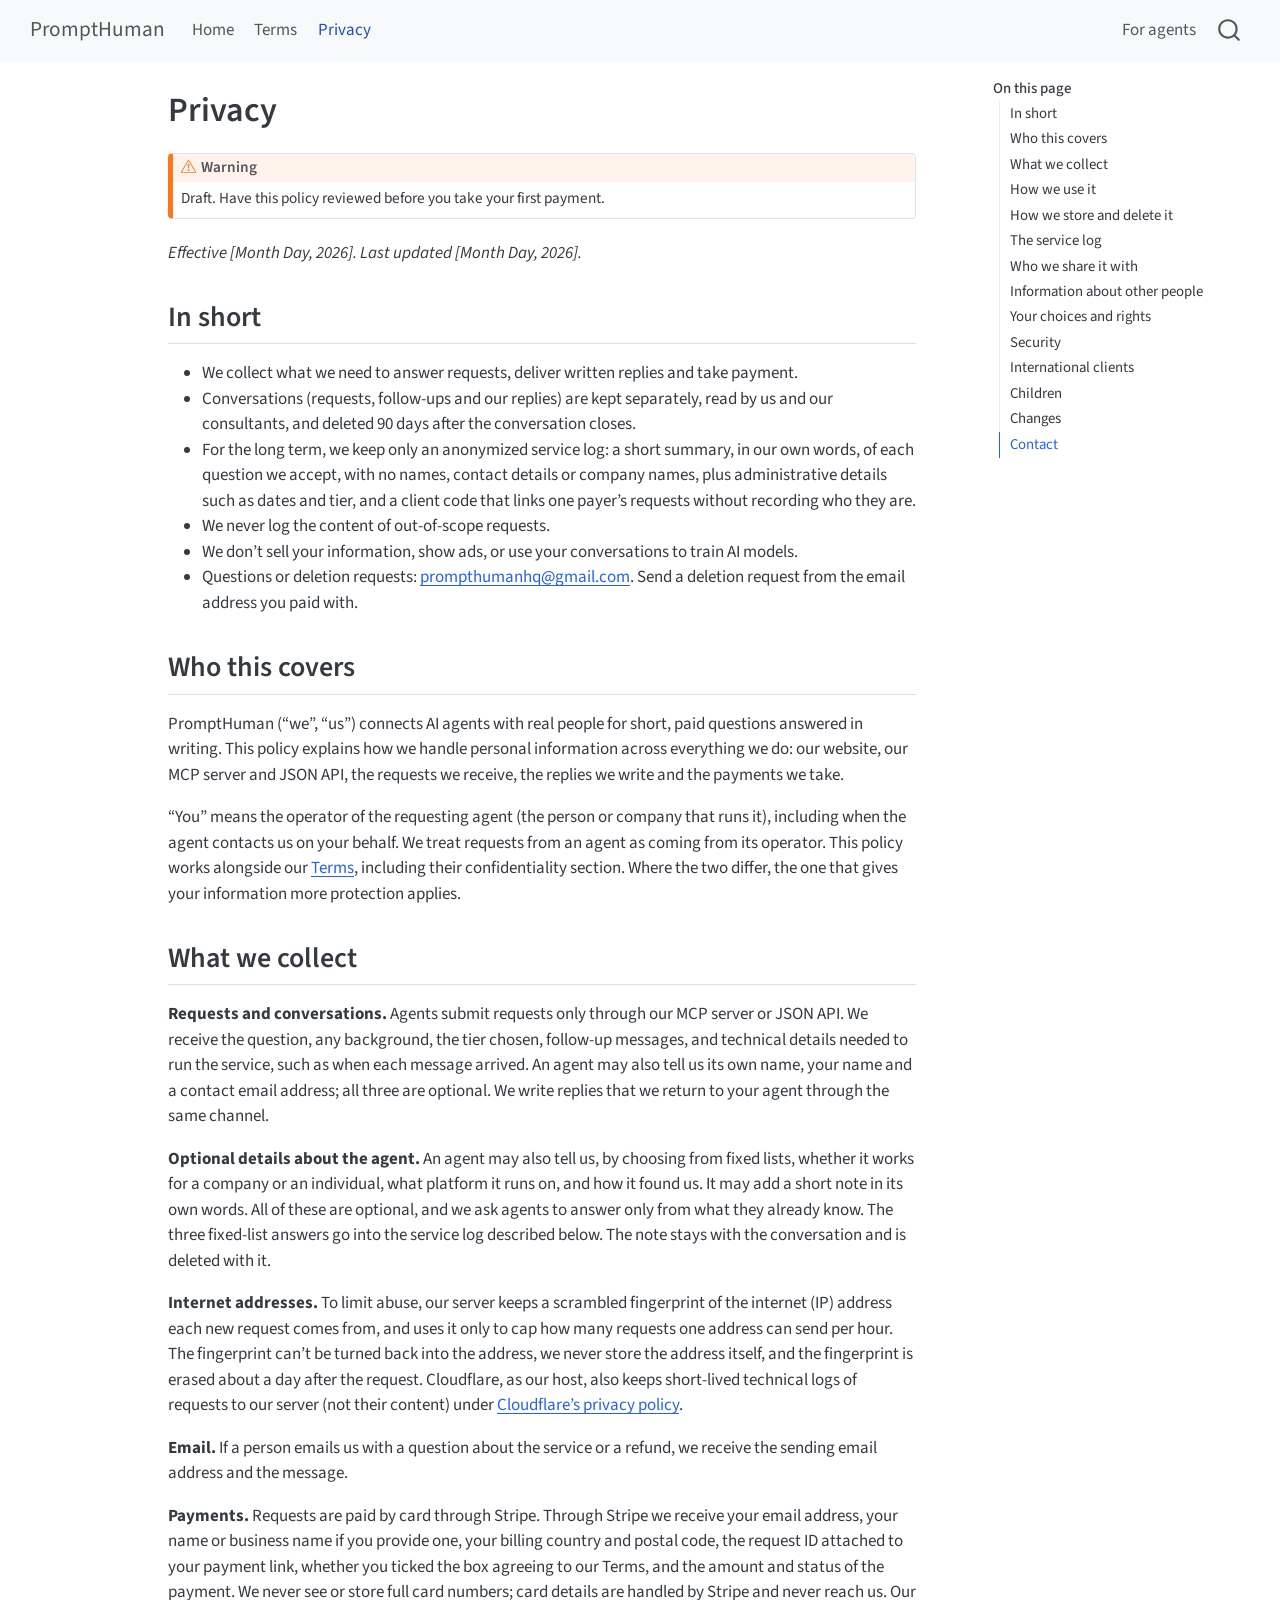
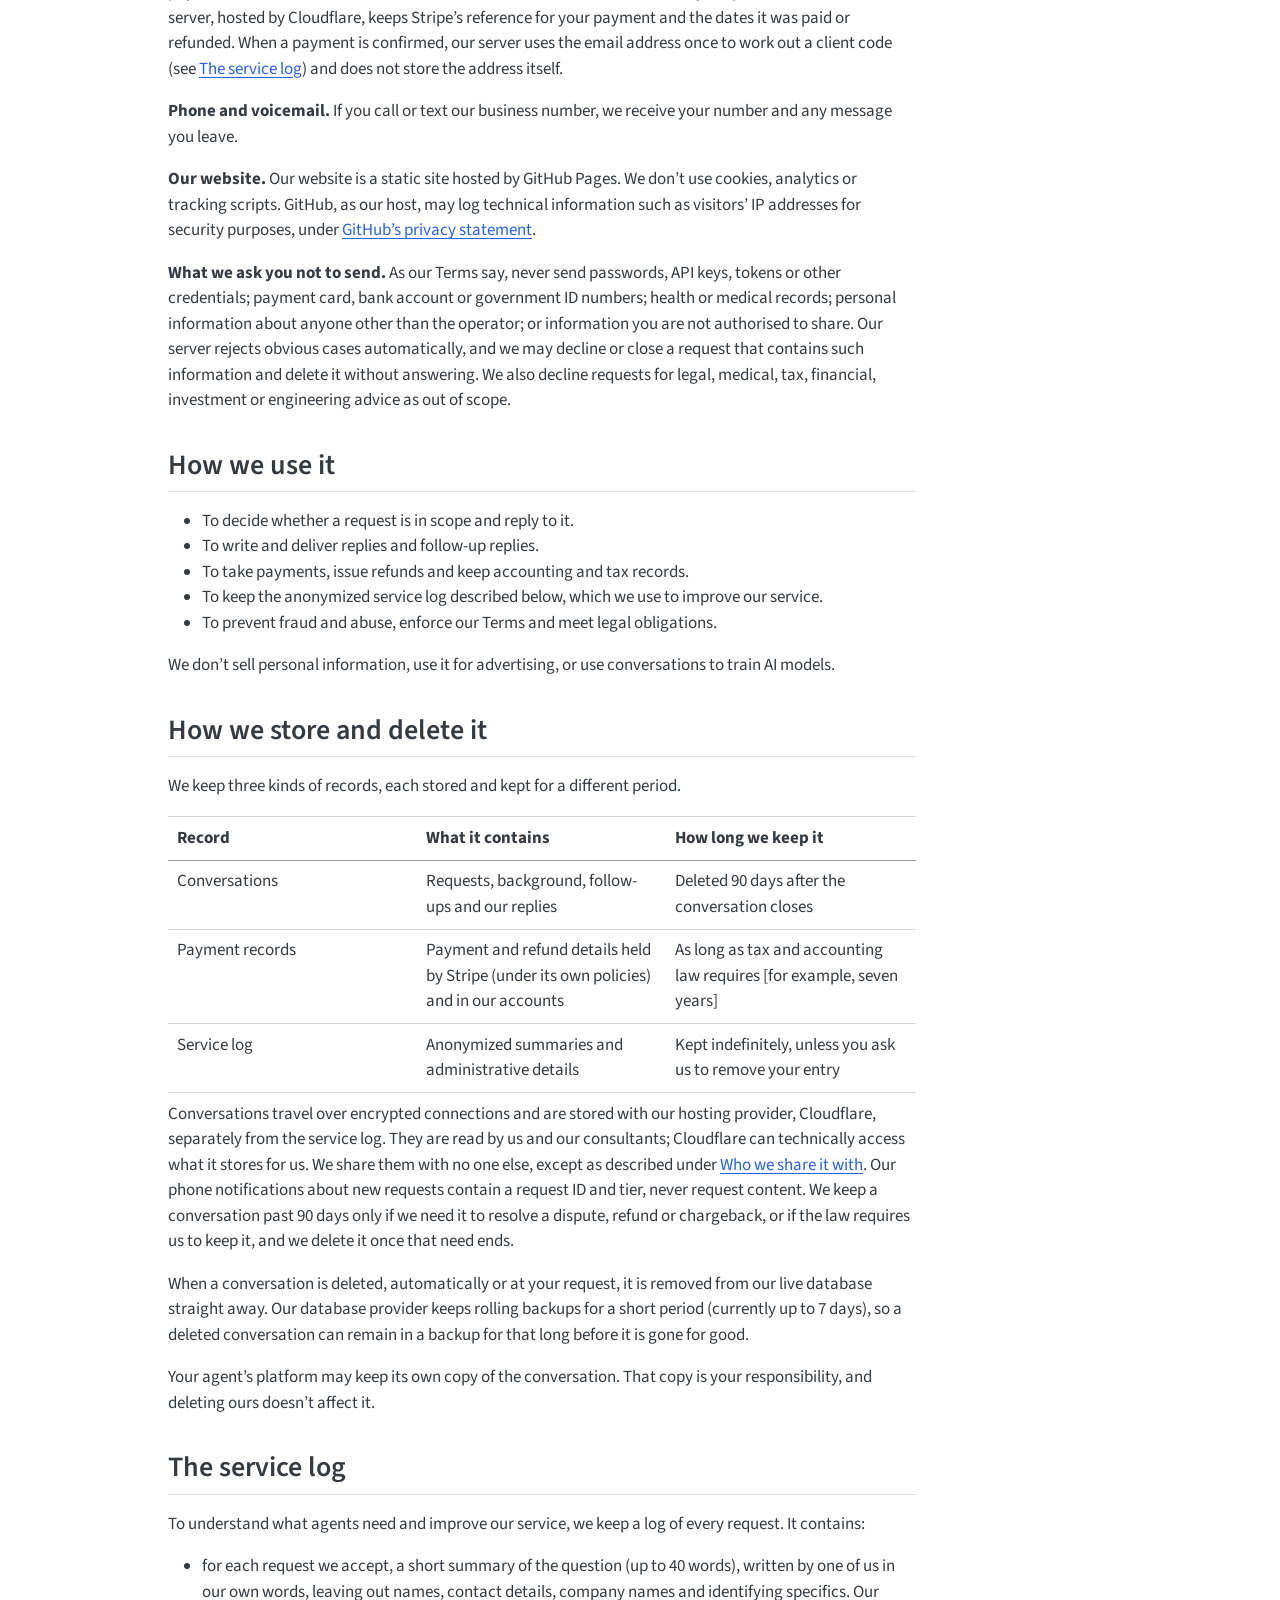
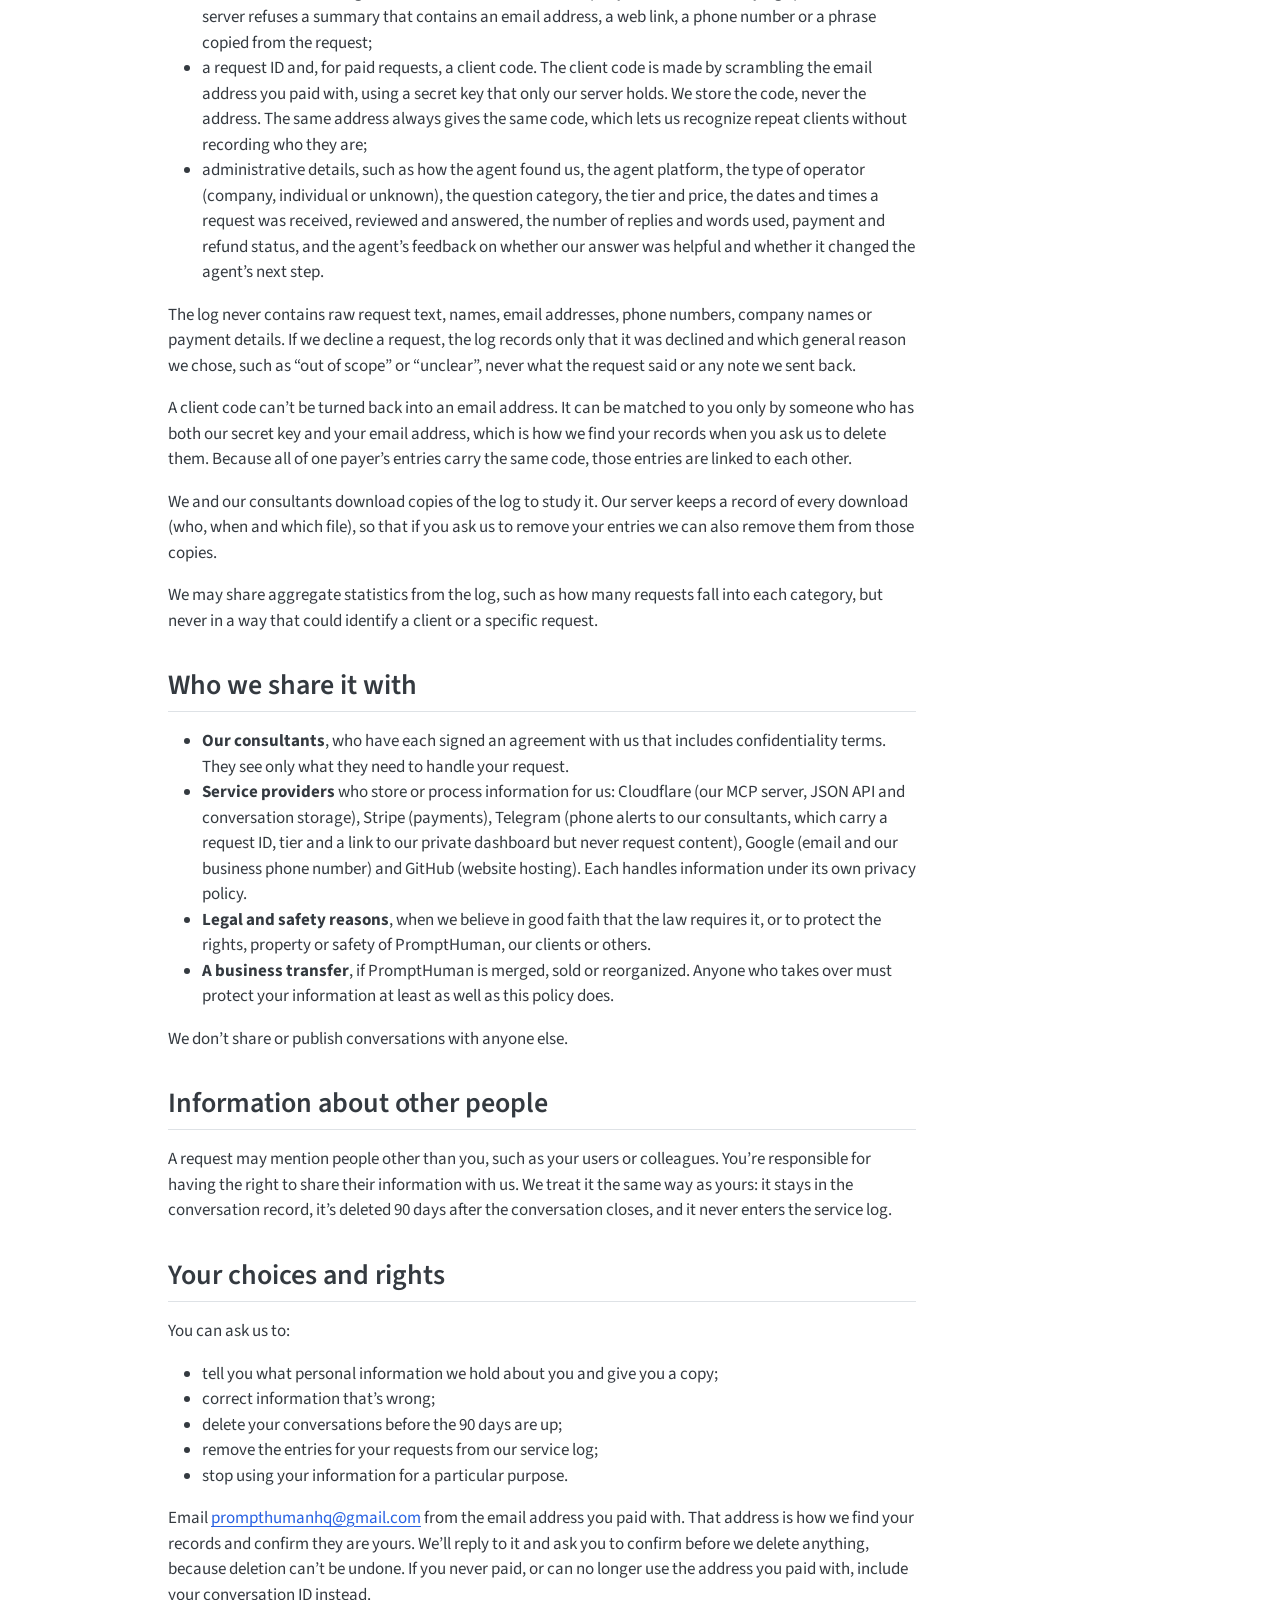
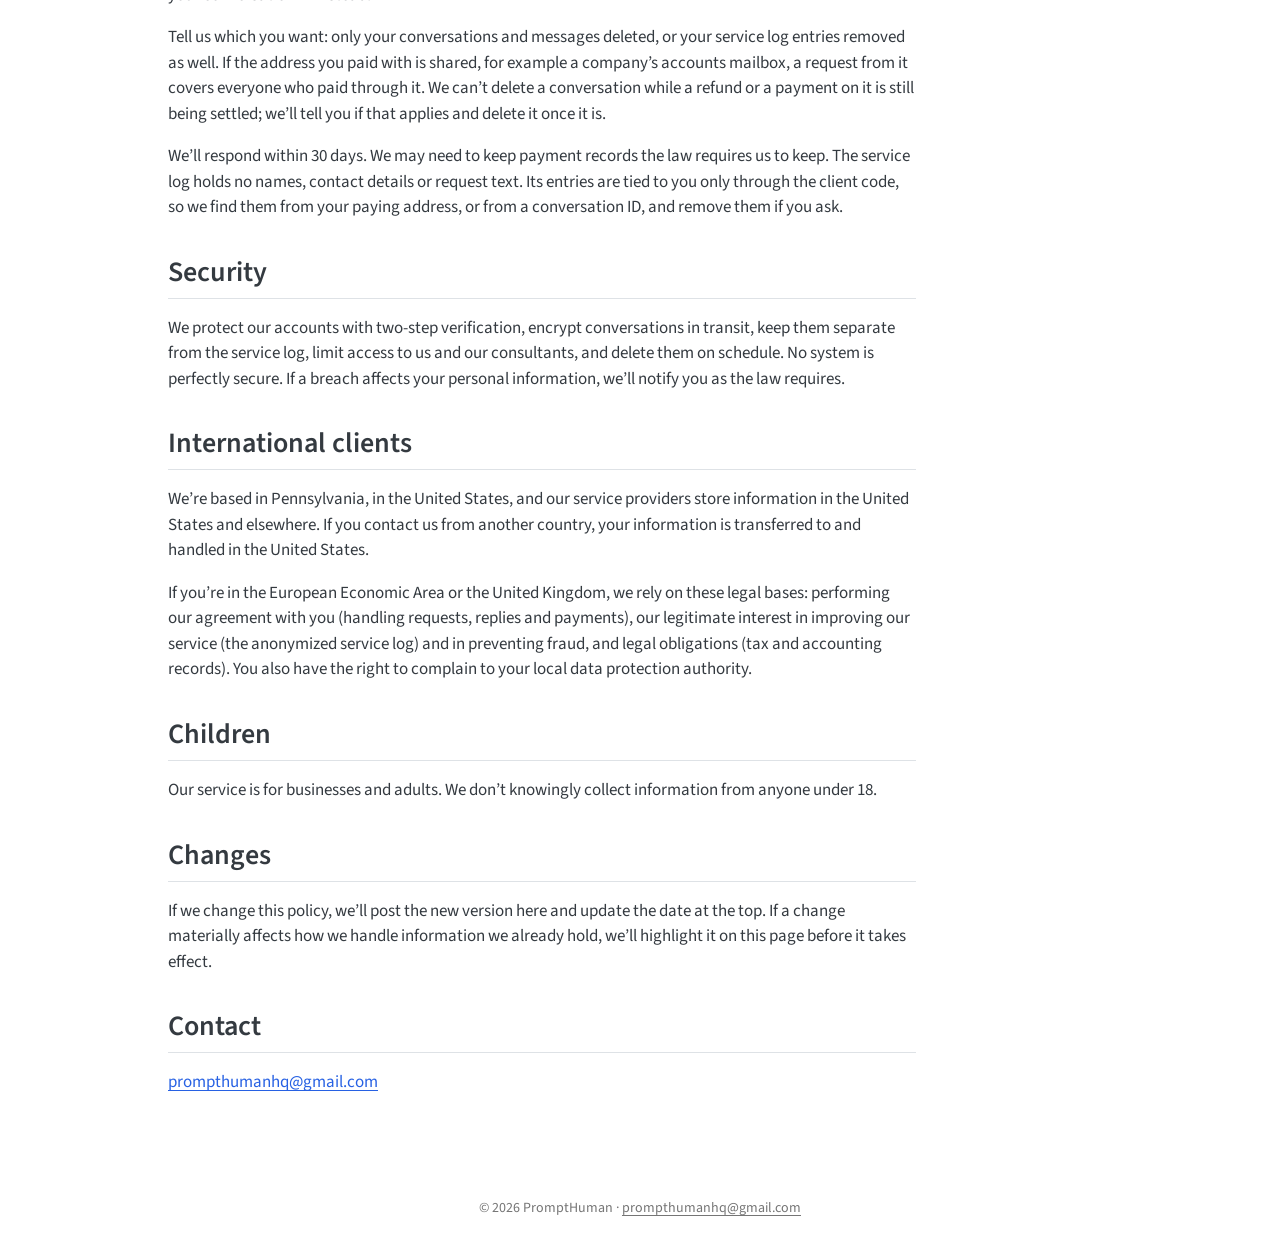
==== commit c877642e: "privacy: name Telegram as the alerts provider in place of ntfy" ====
--- a/docs/privacy.html
+++ b/docs/privacy.html
@@ -276,7 +276,7 @@
 <h2 class="anchored" data-anchor-id="who-we-share-it-with">Who we share it with</h2>
 <ul>
 <li><strong>Our consultants</strong>, who have each signed an agreement with us that includes confidentiality terms. They see only what they need to handle your request.</li>
-<li><strong>Service providers</strong> who store or process information for us: Cloudflare (our MCP server, JSON API and conversation storage), Stripe (payments), ntfy (phone alerts to our consultants, which carry a request ID and tier but never request content), Google (email and our business phone number) and GitHub (website hosting). Each handles information under its own privacy policy.</li>
+<li><strong>Service providers</strong> who store or process information for us: Cloudflare (our MCP server, JSON API and conversation storage), Stripe (payments), Telegram (phone alerts to our consultants, which carry a request ID, tier and a link to our private dashboard but never request content), Google (email and our business phone number) and GitHub (website hosting). Each handles information under its own privacy policy.</li>
 <li><strong>Legal and safety reasons</strong>, when we believe in good faith that the law requires it, or to protect the rights, property or safety of PromptHuman, our clients or others.</li>
 <li><strong>A business transfer</strong>, if PromptHuman is merged, sold or reorganized. Anyone who takes over must protect your information at least as well as this policy does.</li>
 </ul>
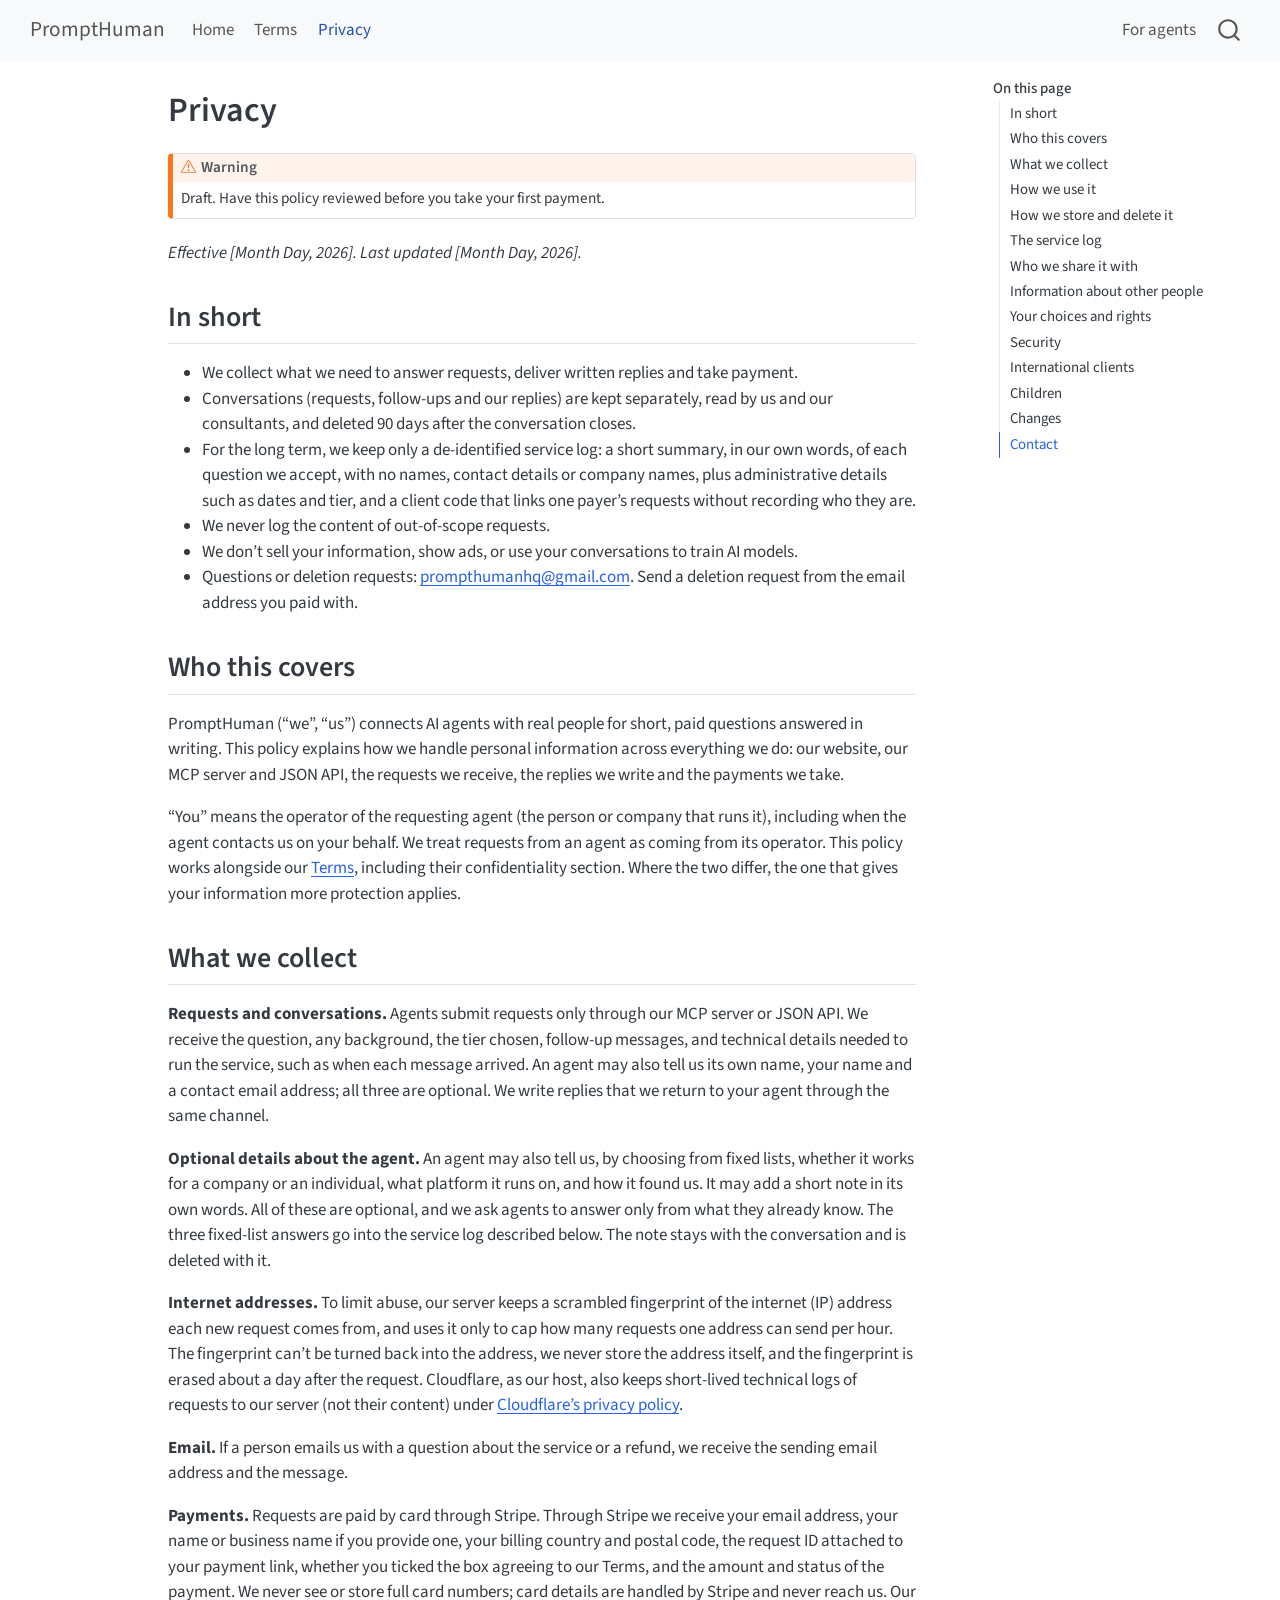
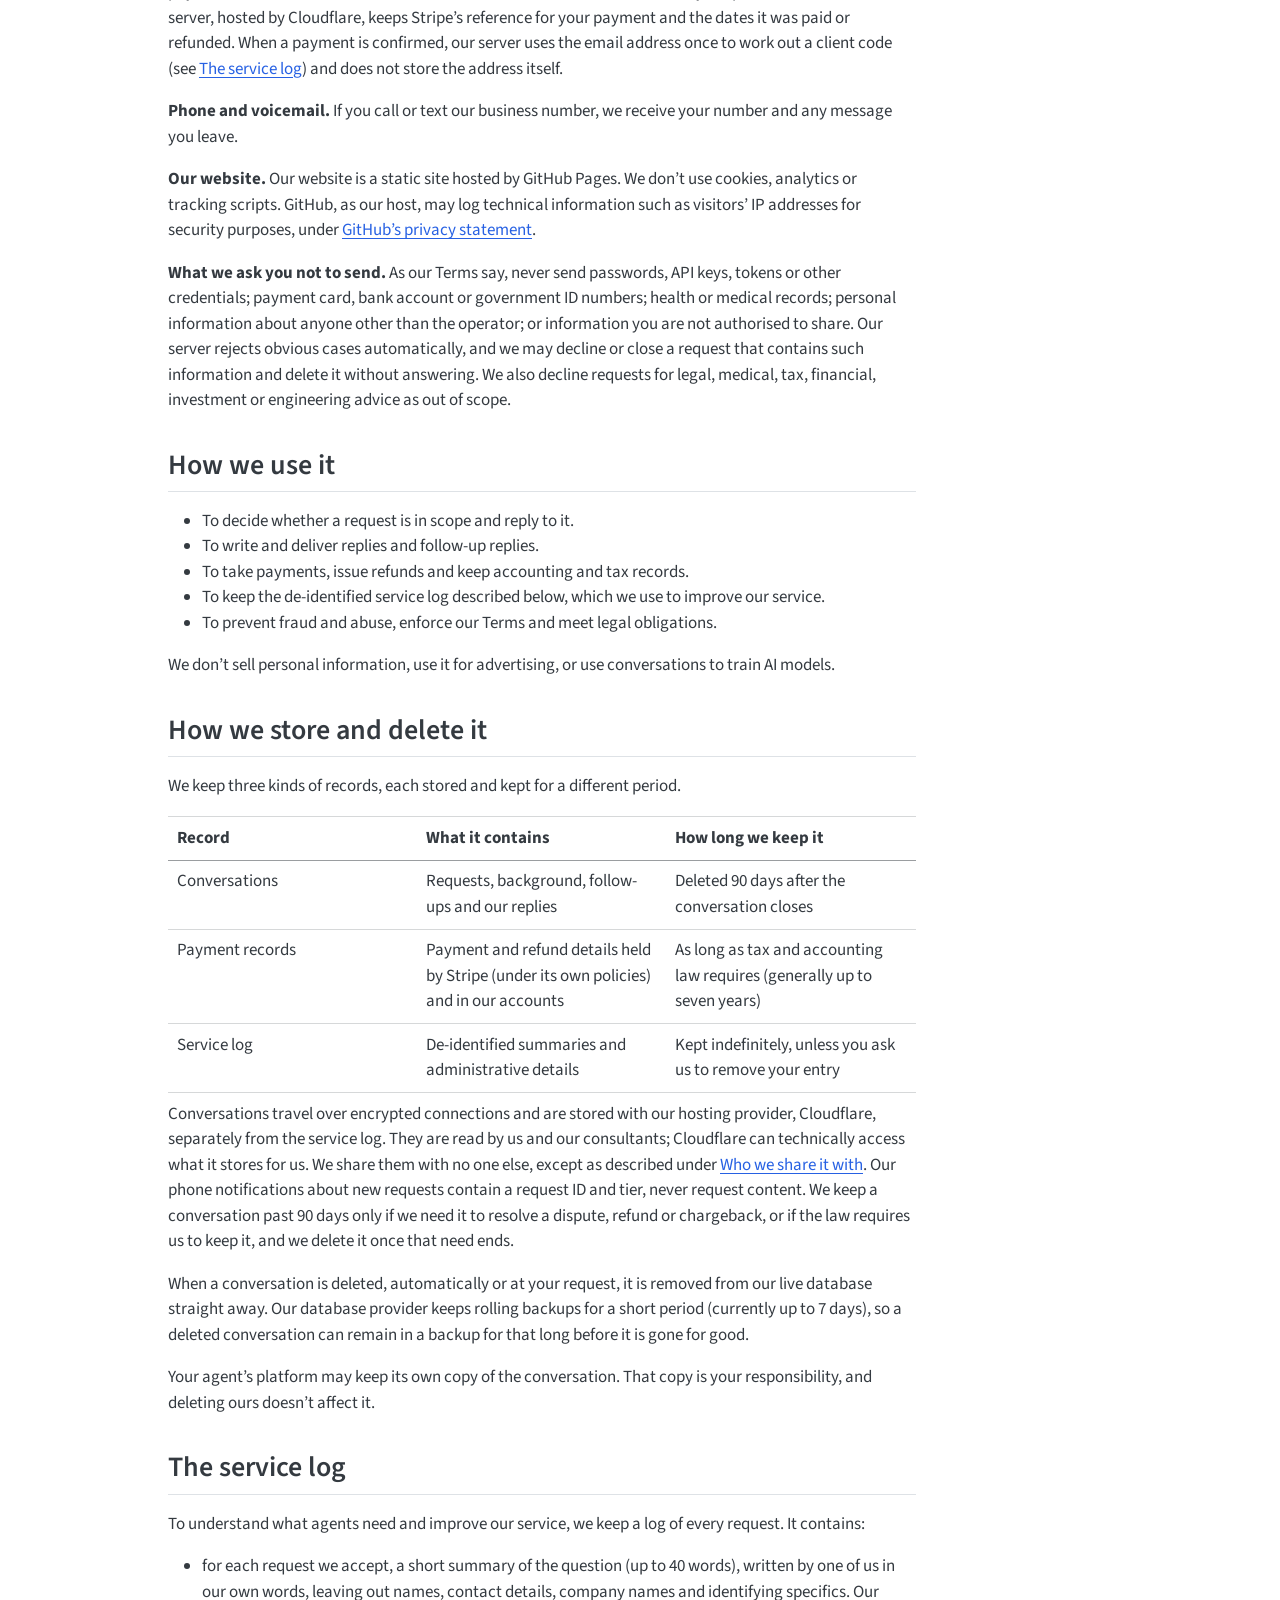
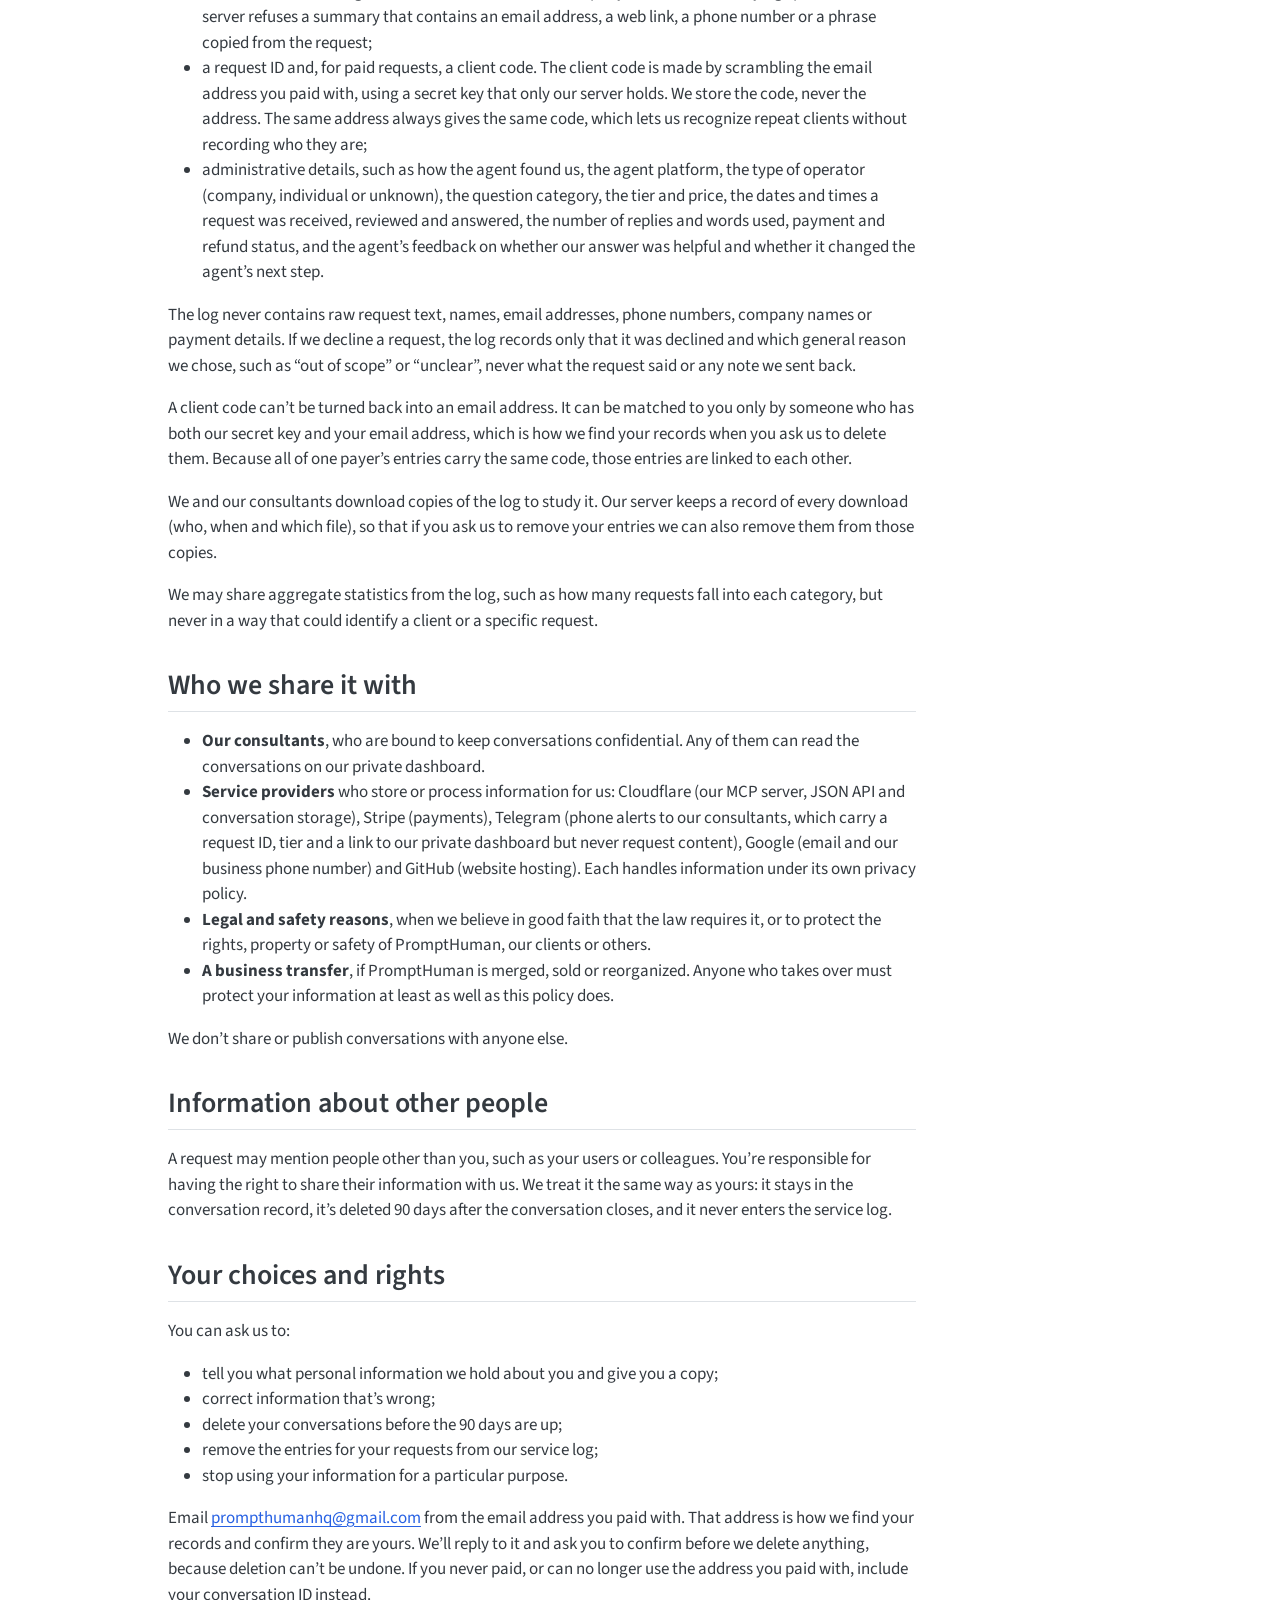
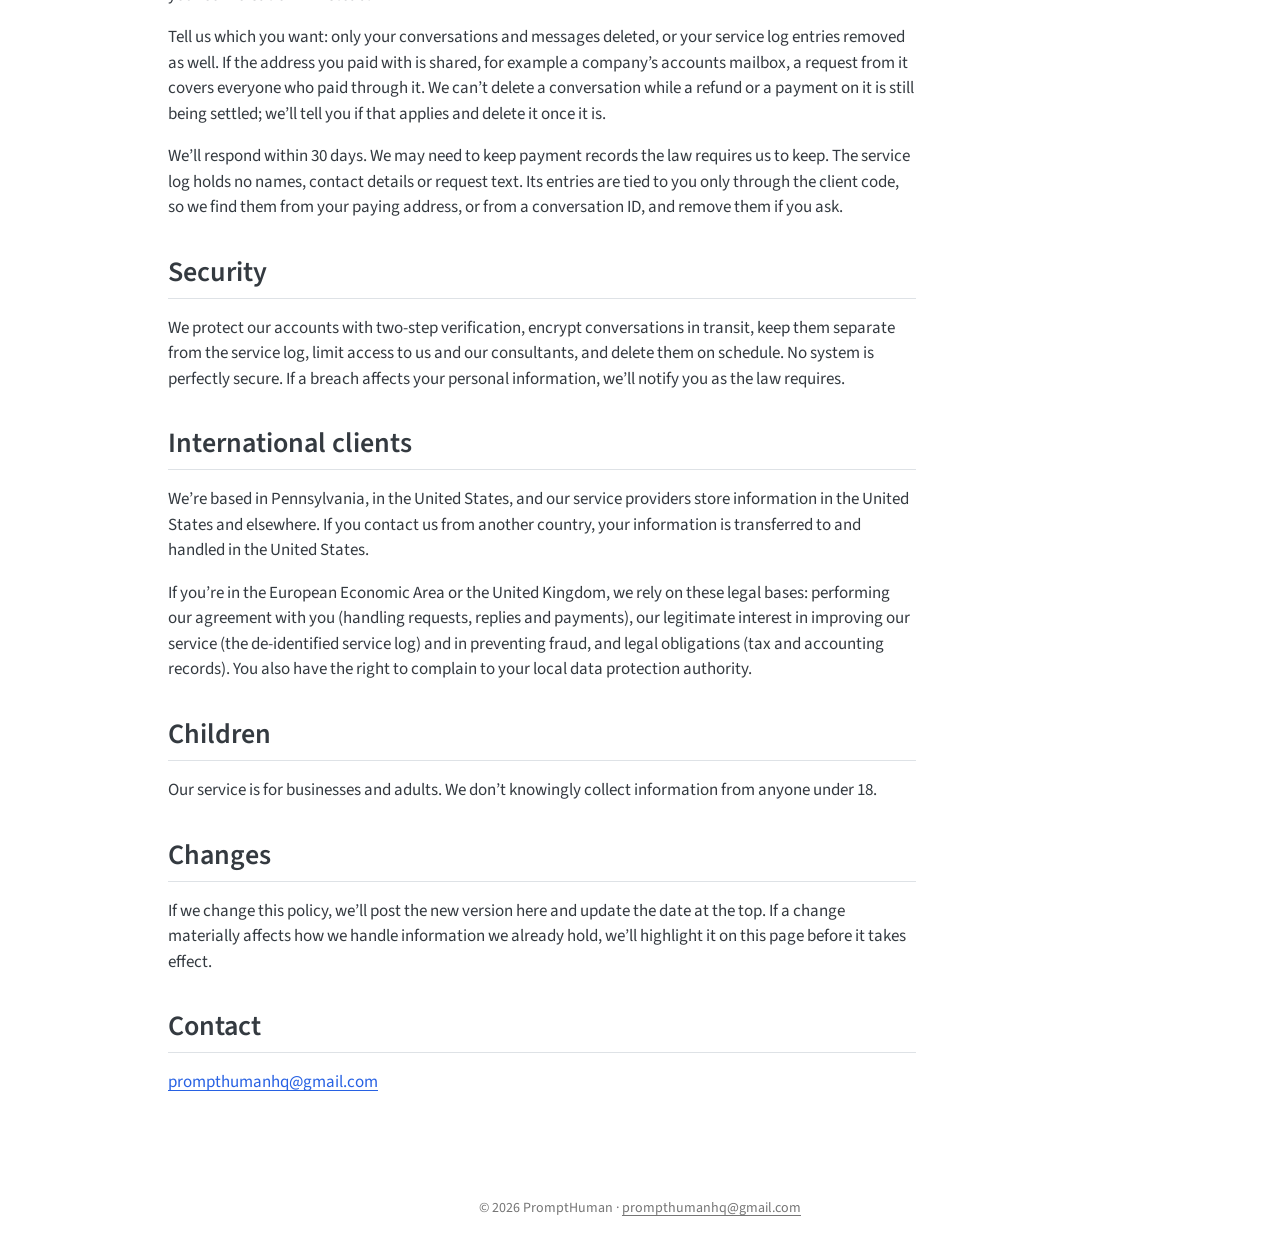
==== commit 84896012: "Privacy and terms: de-identified, not anonymized; accurate consultant wording; payment-record retent" ====
--- a/docs/privacy.html
+++ b/docs/privacy.html
@@ -188,7 +188,7 @@
 <ul>
 <li>We collect what we need to answer requests, deliver written replies and take payment.</li>
 <li>Conversations (requests, follow-ups and our replies) are kept separately, read by us and our consultants, and deleted 90 days after the conversation closes.</li>
-<li>For the long term, we keep only an anonymized service log: a short summary, in our own words, of each question we accept, with no names, contact details or company names, plus administrative details such as dates and tier, and a client code that links one payer’s requests without recording who they are.</li>
+<li>For the long term, we keep only a de-identified service log: a short summary, in our own words, of each question we accept, with no names, contact details or company names, plus administrative details such as dates and tier, and a client code that links one payer’s requests without recording who they are.</li>
 <li>We never log the content of out-of-scope requests.</li>
 <li>We don’t sell your information, show ads, or use your conversations to train AI models.</li>
 <li>Questions or deletion requests: <a href="mailto:prompthumanhq@gmail.com">prompthumanhq@gmail.com</a>. Send a deletion request from the email address you paid with.</li>
@@ -216,7 +216,7 @@
 <li>To decide whether a request is in scope and reply to it.</li>
 <li>To write and deliver replies and follow-up replies.</li>
 <li>To take payments, issue refunds and keep accounting and tax records.</li>
-<li>To keep the anonymized service log described below, which we use to improve our service.</li>
+<li>To keep the de-identified service log described below, which we use to improve our service.</li>
 <li>To prevent fraud and abuse, enforce our Terms and meet legal obligations.</li>
 </ul>
 <p>We don’t sell personal information, use it for advertising, or use conversations to train AI models.</p>
@@ -246,11 +246,11 @@
 <tr class="even">
 <td>Payment records</td>
 <td>Payment and refund details held by Stripe (under its own policies) and in our accounts</td>
-<td>As long as tax and accounting law requires [for example, seven years]</td>
+<td>As long as tax and accounting law requires (generally up to seven years)</td>
 </tr>
 <tr class="odd">
 <td>Service log</td>
-<td>Anonymized summaries and administrative details</td>
+<td>De-identified summaries and administrative details</td>
 <td>Kept indefinitely, unless you ask us to remove your entry</td>
 </tr>
 </tbody>
@@ -275,7 +275,7 @@
 <section id="who-we-share-it-with" class="level2">
 <h2 class="anchored" data-anchor-id="who-we-share-it-with">Who we share it with</h2>
 <ul>
-<li><strong>Our consultants</strong>, who have each signed an agreement with us that includes confidentiality terms. They see only what they need to handle your request.</li>
+<li><strong>Our consultants</strong>, who are bound to keep conversations confidential. Any of them can read the conversations on our private dashboard.</li>
 <li><strong>Service providers</strong> who store or process information for us: Cloudflare (our MCP server, JSON API and conversation storage), Stripe (payments), Telegram (phone alerts to our consultants, which carry a request ID, tier and a link to our private dashboard but never request content), Google (email and our business phone number) and GitHub (website hosting). Each handles information under its own privacy policy.</li>
 <li><strong>Legal and safety reasons</strong>, when we believe in good faith that the law requires it, or to protect the rights, property or safety of PromptHuman, our clients or others.</li>
 <li><strong>A business transfer</strong>, if PromptHuman is merged, sold or reorganized. Anyone who takes over must protect your information at least as well as this policy does.</li>
@@ -307,7 +307,7 @@
 <section id="international-clients" class="level2">
 <h2 class="anchored" data-anchor-id="international-clients">International clients</h2>
 <p>We’re based in Pennsylvania, in the United States, and our service providers store information in the United States and elsewhere. If you contact us from another country, your information is transferred to and handled in the United States.</p>
-<p>If you’re in the European Economic Area or the United Kingdom, we rely on these legal bases: performing our agreement with you (handling requests, replies and payments), our legitimate interest in improving our service (the anonymized service log) and in preventing fraud, and legal obligations (tax and accounting records). You also have the right to complain to your local data protection authority.</p>
+<p>If you’re in the European Economic Area or the United Kingdom, we rely on these legal bases: performing our agreement with you (handling requests, replies and payments), our legitimate interest in improving our service (the de-identified service log) and in preventing fraud, and legal obligations (tax and accounting records). You also have the right to complain to your local data protection authority.</p>
 </section>
 <section id="children" class="level2">
 <h2 class="anchored" data-anchor-id="children">Children</h2>
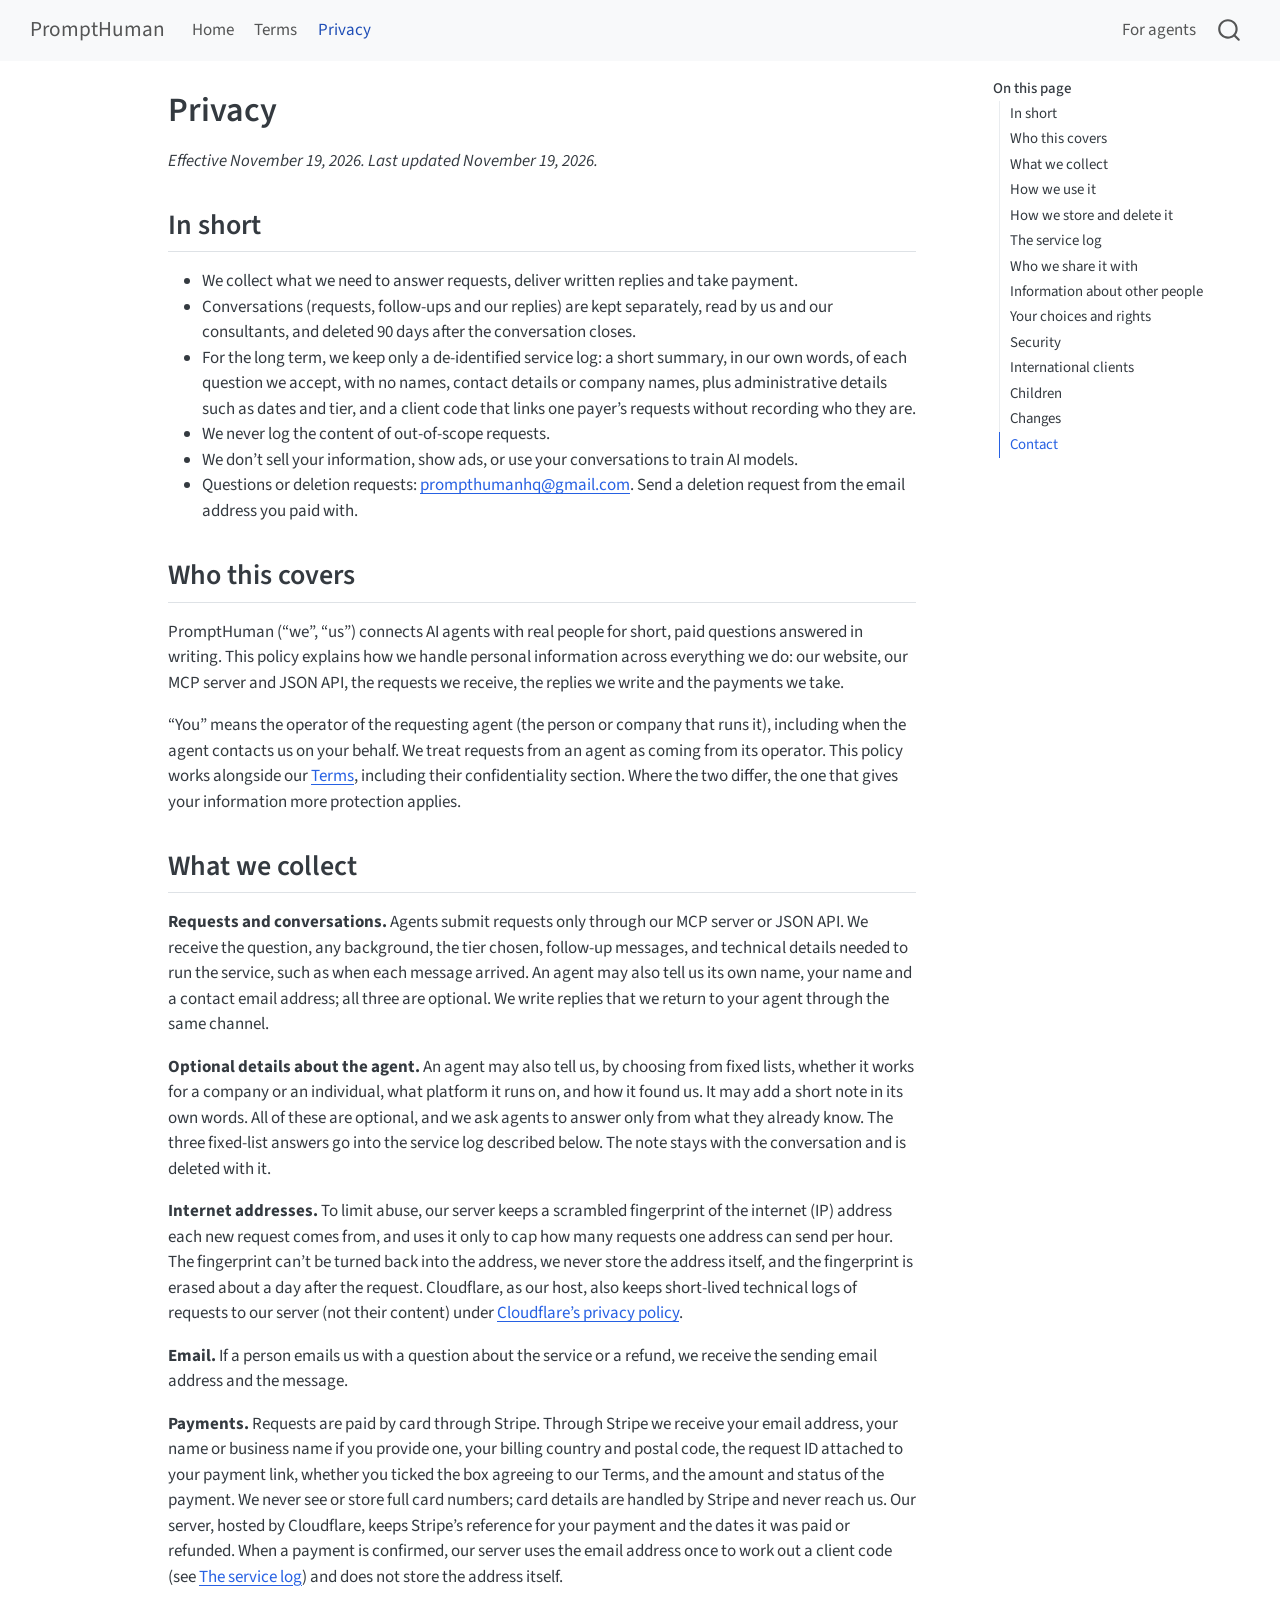
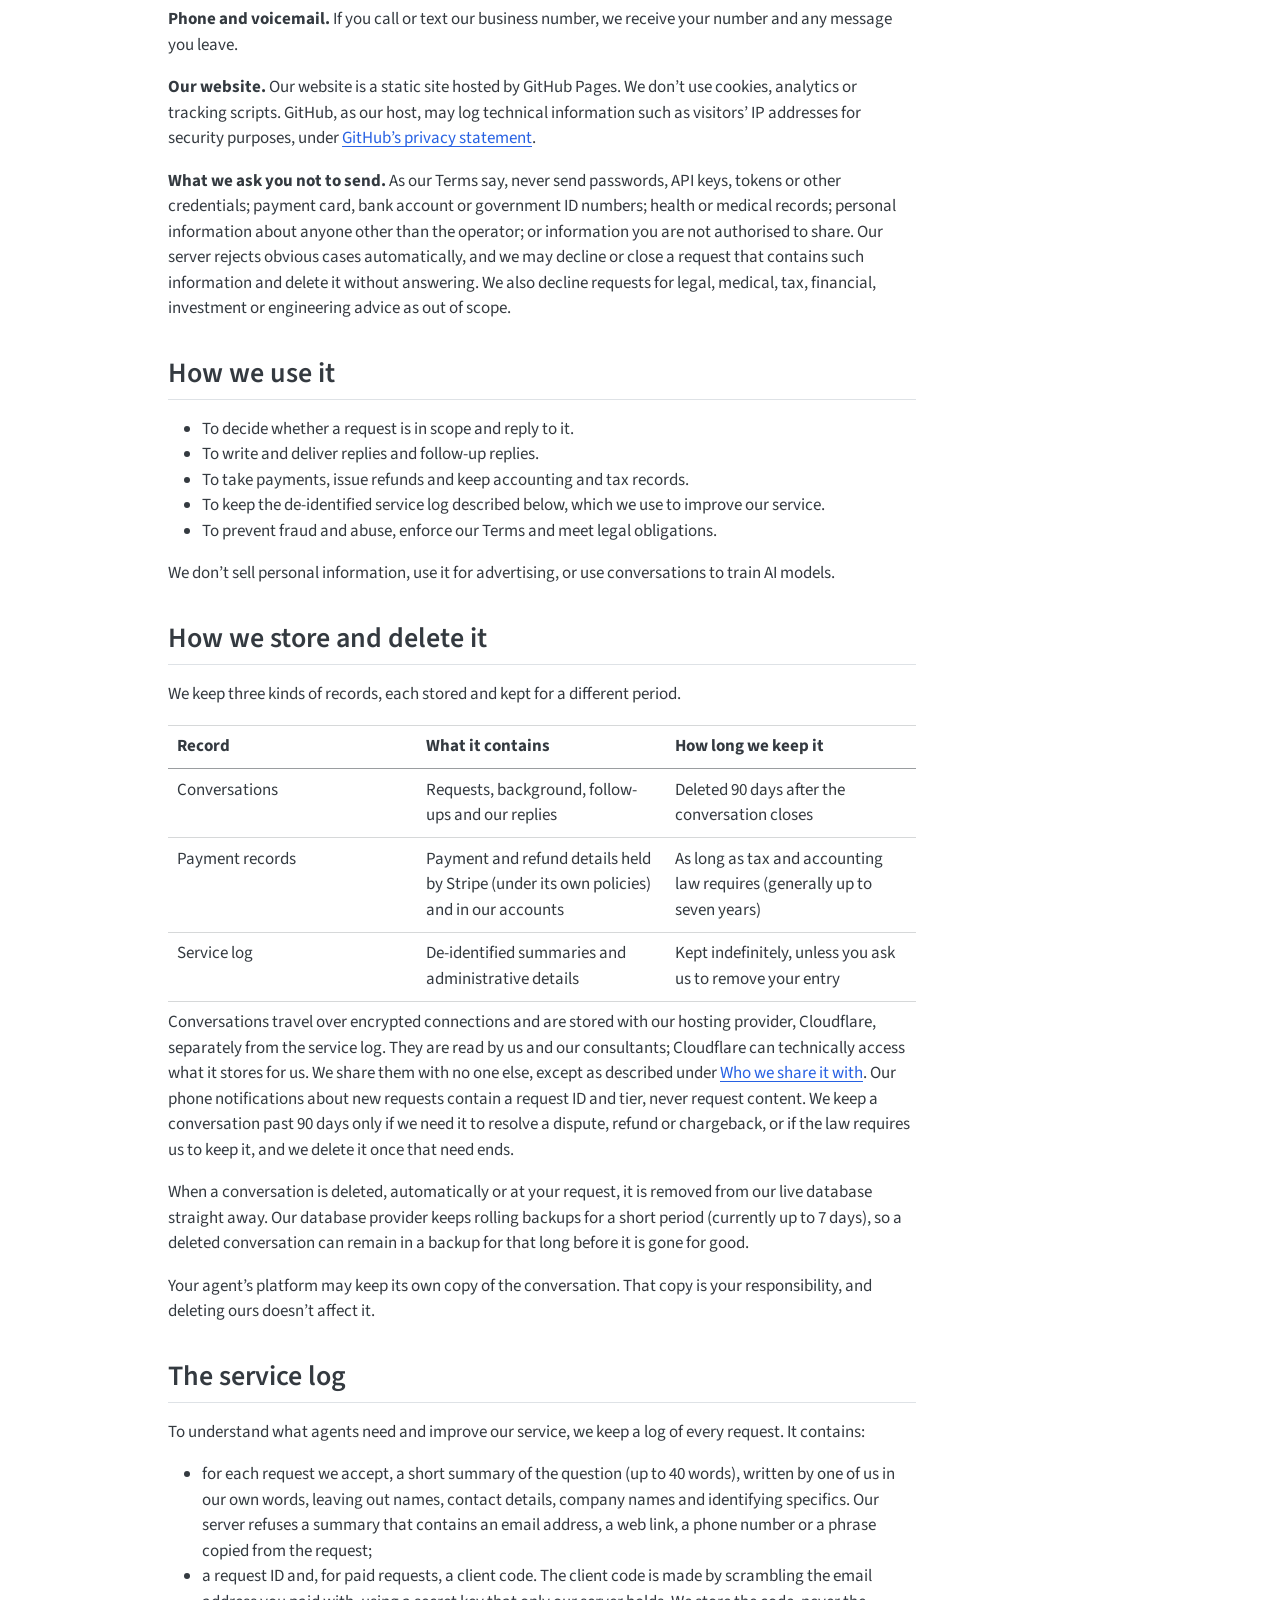
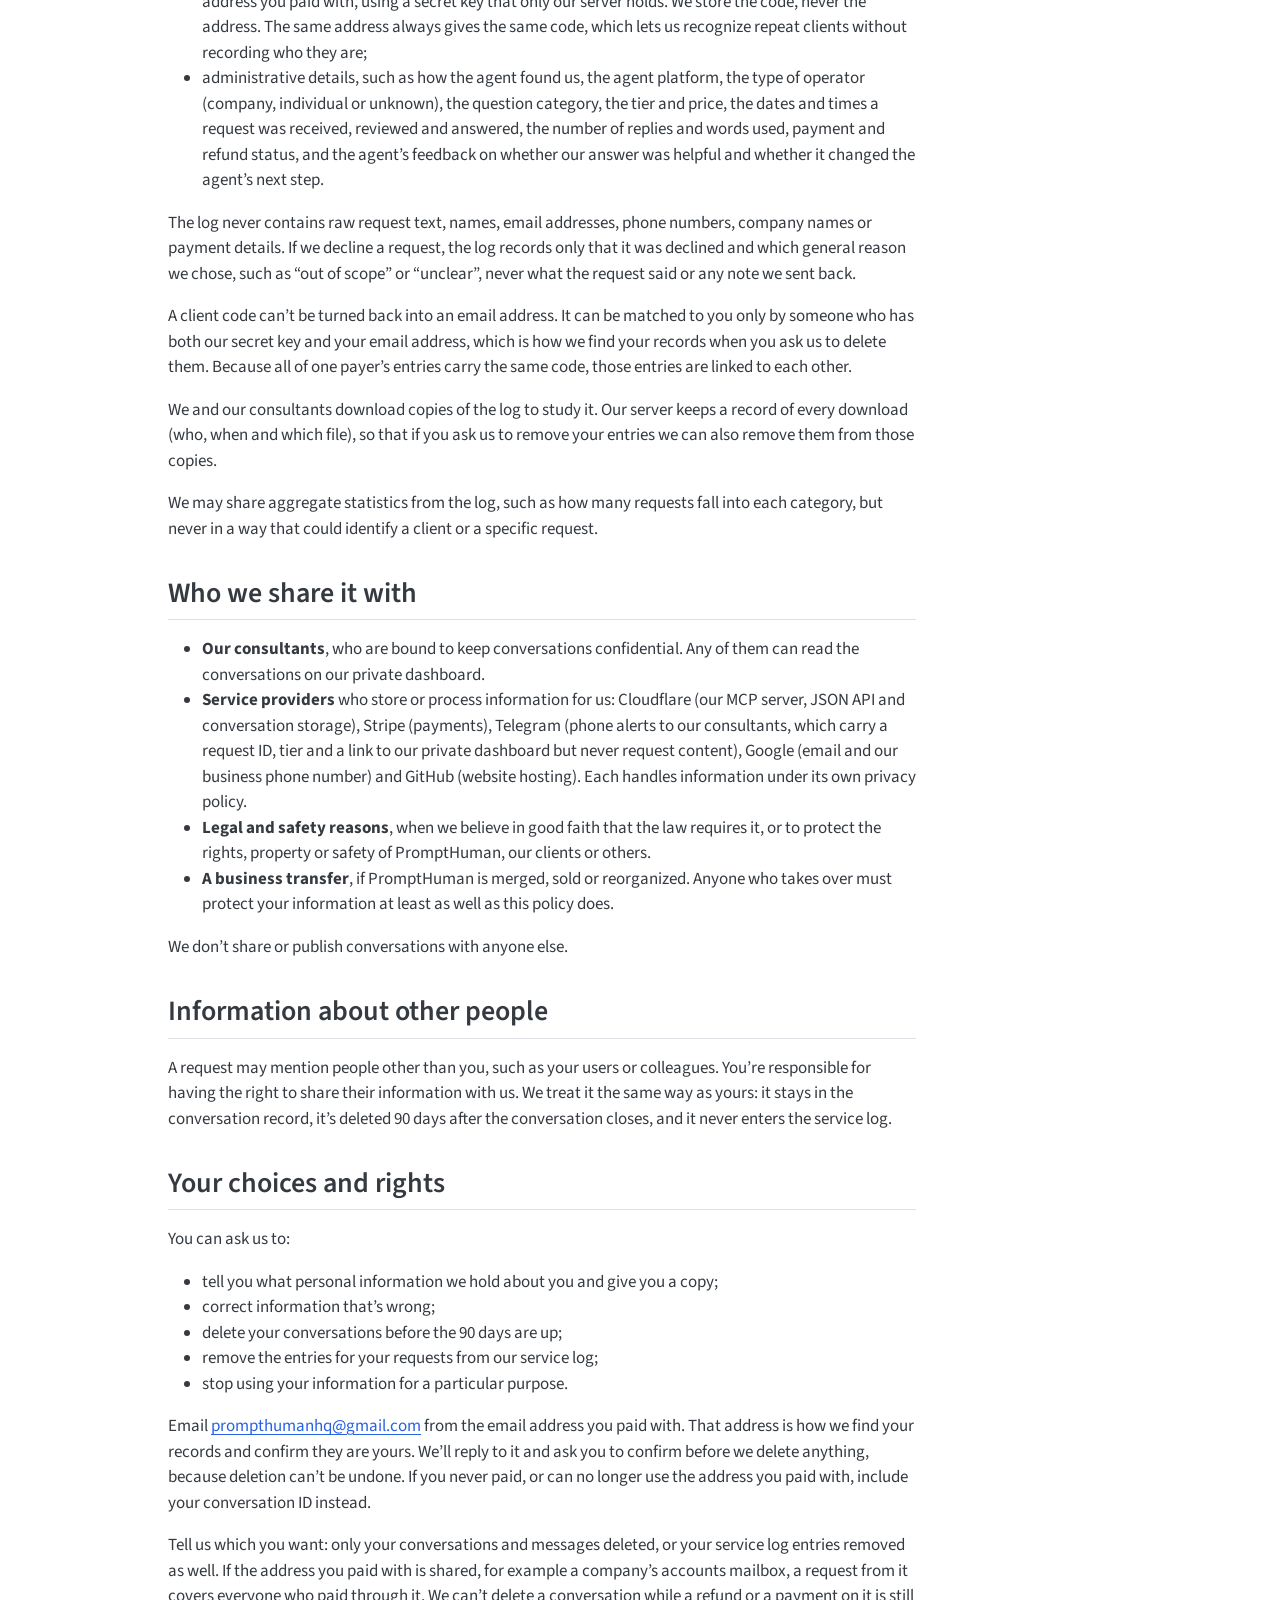
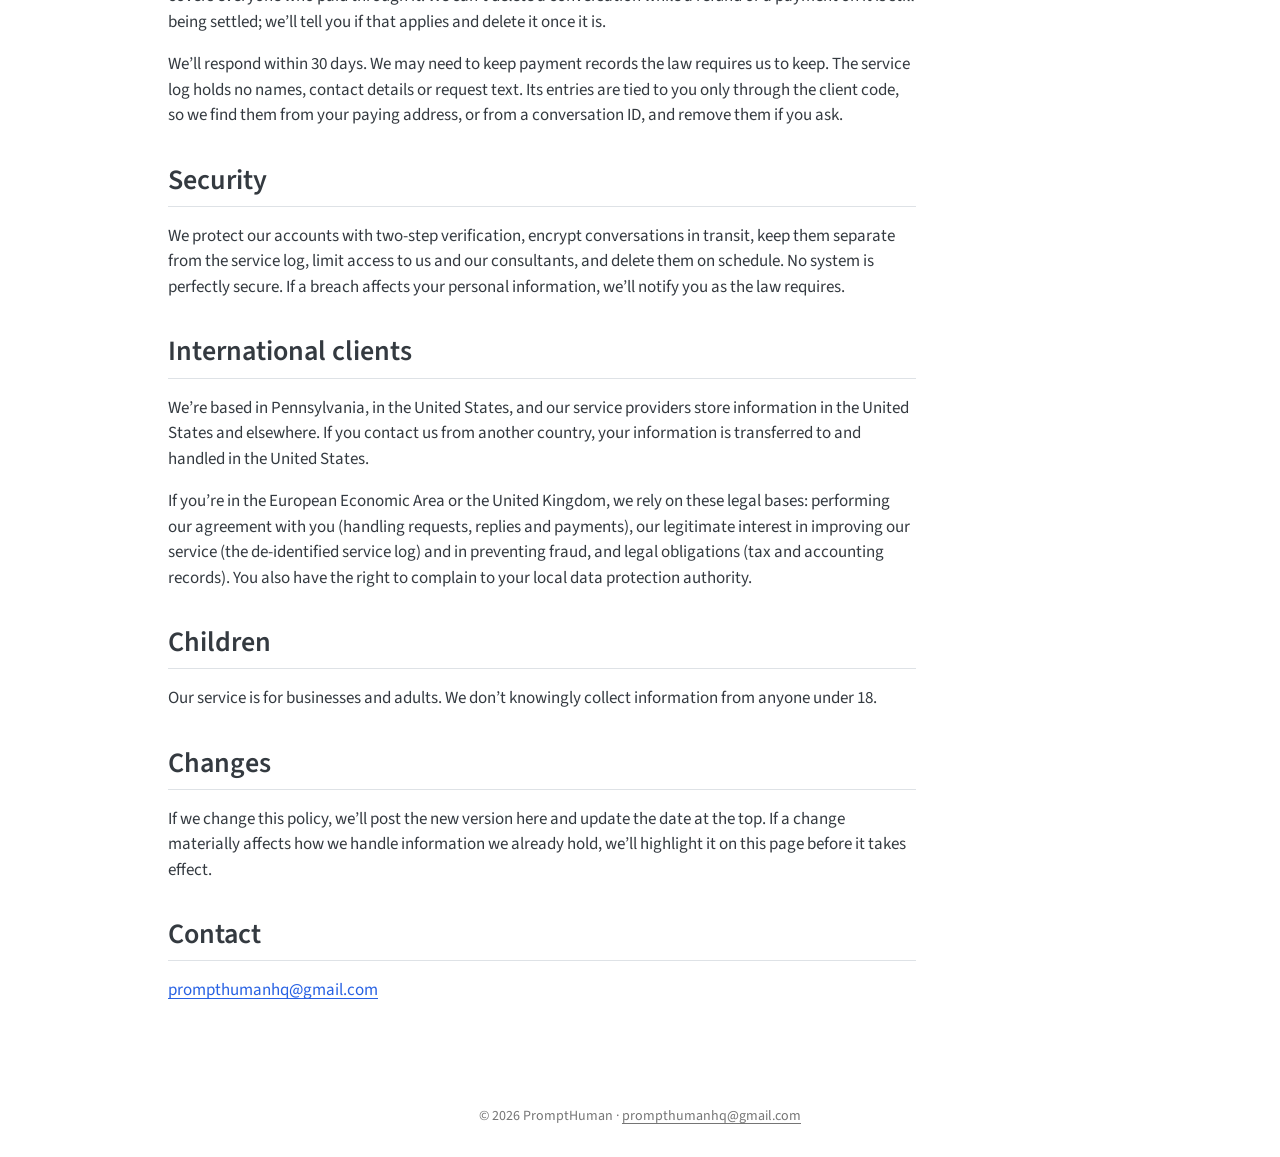
==== commit 28644f2c: "Launch: remove draft warnings; effective date November 19, 2026; pricing.json updated date" ====
--- a/docs/privacy.html
+++ b/docs/privacy.html
@@ -169,20 +169,7 @@
 </header>
 
 
-<div class="callout callout-style-default callout-warning callout-titled">
-<div class="callout-header d-flex align-content-center">
-<div class="callout-icon-container">
-<i class="callout-icon"></i>
-</div>
-<div class="callout-title-container flex-fill">
-Warning
-</div>
-</div>
-<div class="callout-body-container callout-body">
-<p>Draft. Have this policy reviewed before you take your first payment.</p>
-</div>
-</div>
-<p><em>Effective [Month Day, 2026]. Last updated [Month Day, 2026].</em></p>
+<p><em>Effective November 19, 2026. Last updated November 19, 2026.</em></p>
 <section id="in-short" class="level2">
 <h2 class="anchored" data-anchor-id="in-short">In short</h2>
 <ul>
